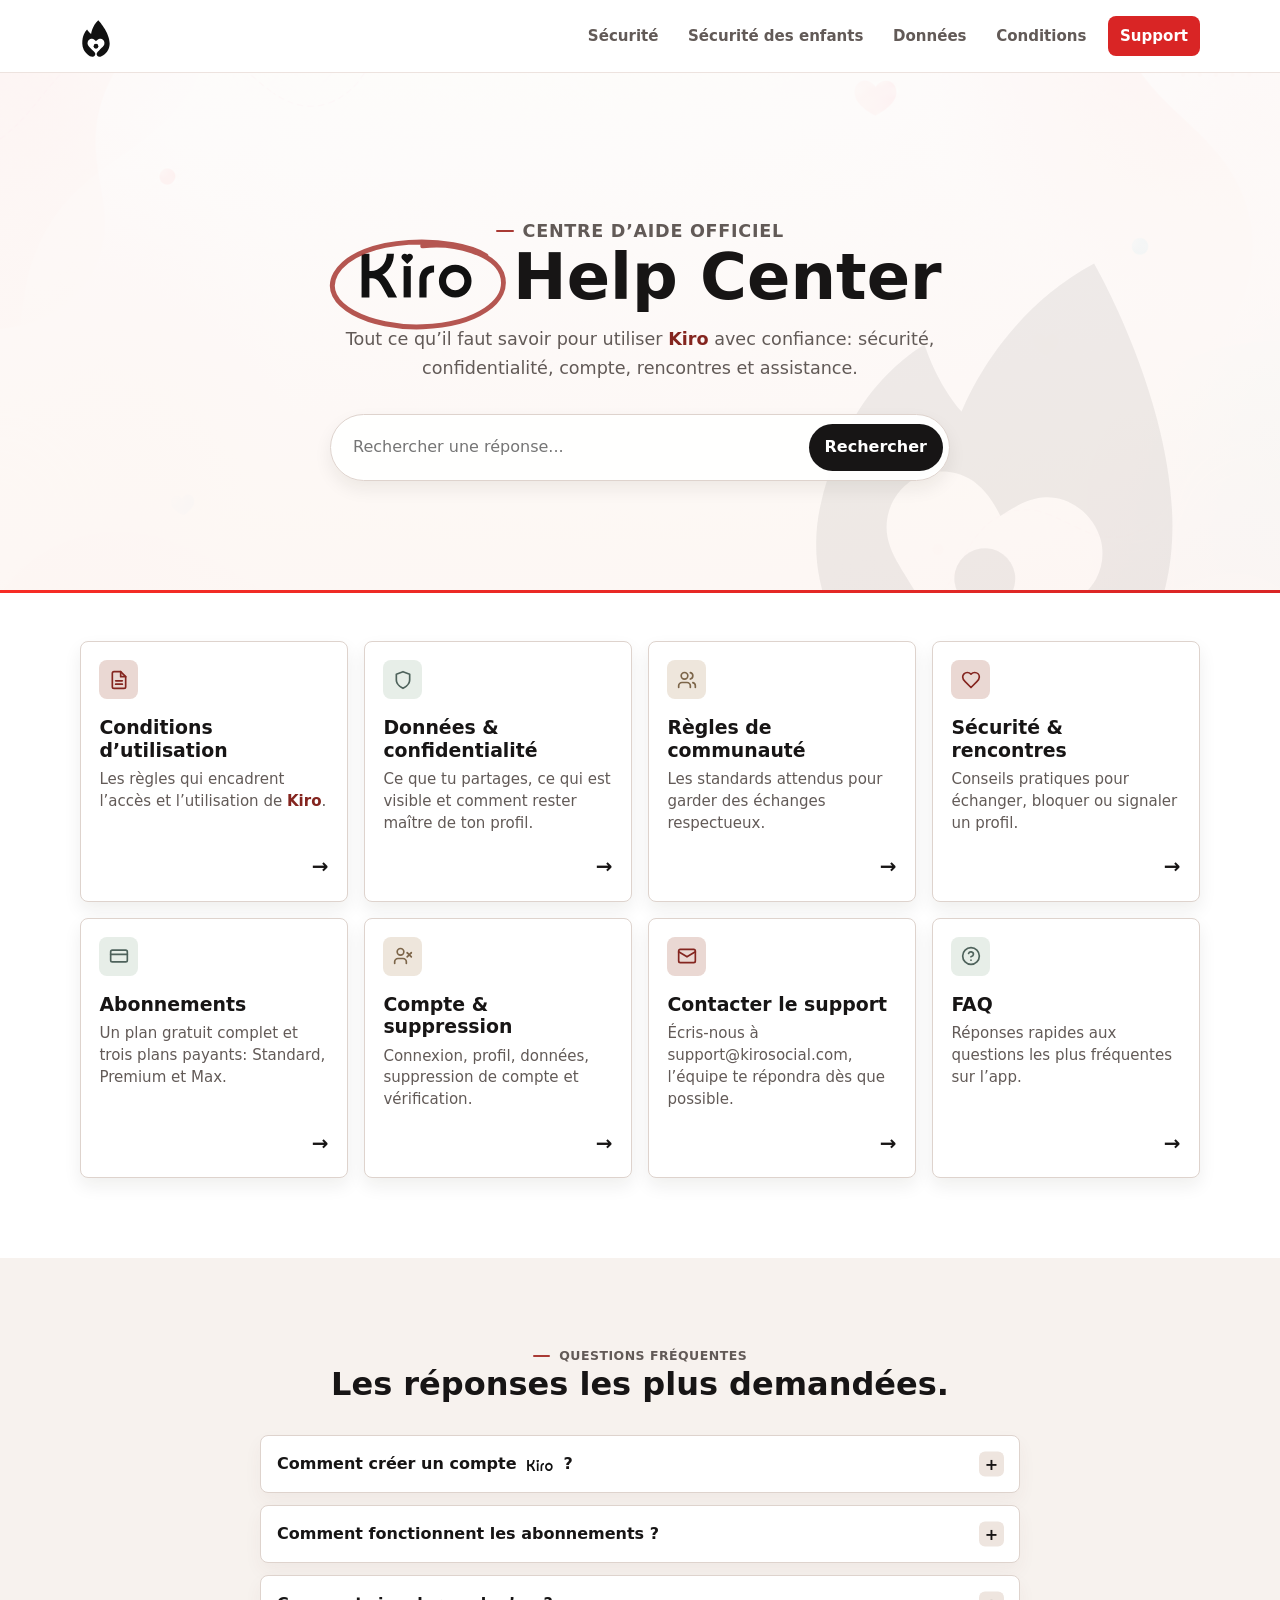
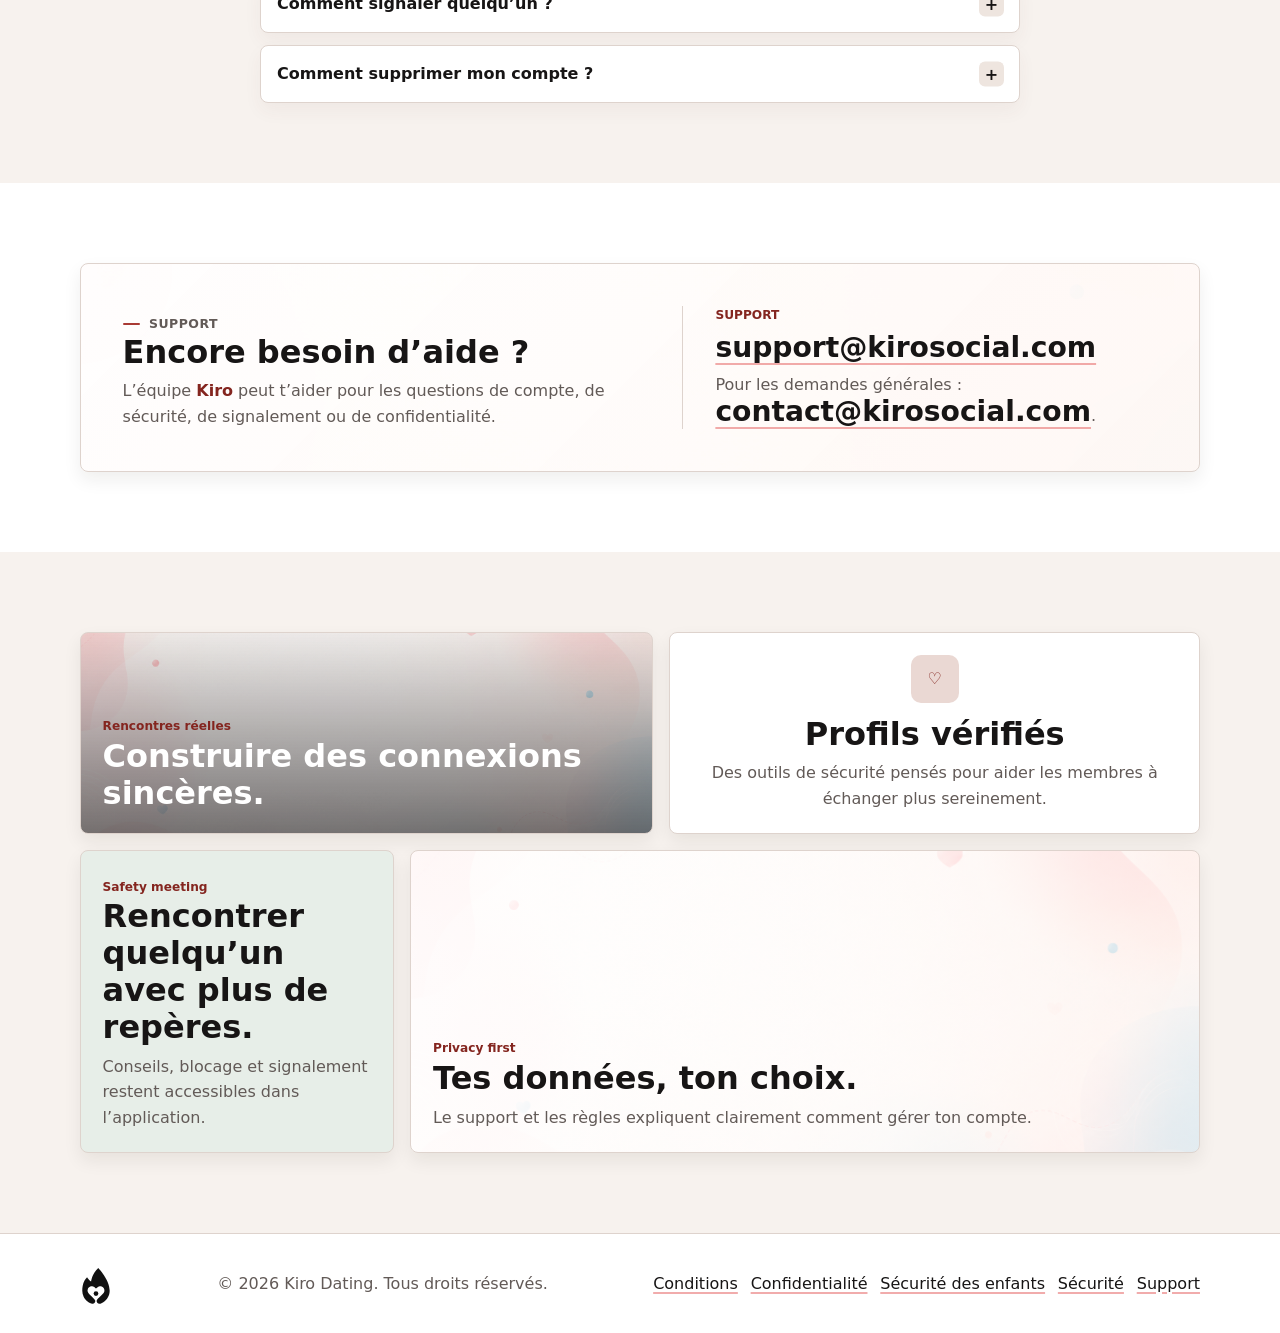
==== index.html @ ac0eb52f "feat(legal): politique AdMob, URL propres et accents Kiro - Politique de confidentialité alignée sur" ====
<!doctype html>
<html lang="fr">
  <head>
    <meta charset="utf-8" />
    <meta name="viewport" content="width=device-width, initial-scale=1" />
    <meta name="theme-color" content="#f7f2ee" />
    <meta
      name="description"
      content="Centre d'aide Kiro: sécurité, conditions d'utilisation, compte, données et support."
    />
    <title>Kiro Help Center</title>
    <link rel="canonical" href="https://aide.kirodating.com/" />
    <link rel="icon" href="/assets/img/kiro-symbol.svg" type="image/svg+xml" />
    <link rel="stylesheet" href="/assets/css/styles.css" />
    <script src="/assets/js/main.js" defer></script>
  </head>
  <body>
    <a class="skip-link" href="#contenu">Aller au contenu</a>

    <header class="site-header">
      <div class="nav-wrap">
        <a class="brand" href="/" aria-label="Accueil Kiro">
          <span class="brand-mark" aria-hidden="true">
            <img src="/assets/img/kiro-symbol.svg" alt="" />
          </span>
        </a>
        <button
          class="menu-button"
          type="button"
          data-menu-button
          aria-expanded="false"
          aria-label="Ouvrir le menu"
        >
          <span></span>
        </button>
        <nav class="nav-links" data-nav-links aria-label="Navigation principale">
          <a href="/support#securite" data-nav-link>Sécurité</a>
          <a href="/securite-enfants" data-nav-link>Sécurité des enfants</a>
          <a href="/politique-confidentialite" data-nav-link>Données</a>
          <a href="/conditions-utilisation" data-nav-link>Conditions</a>
          <a class="nav-cta" href="/support" data-nav-link>Support</a>
        </nav>
      </div>
    </header>

    <main id="contenu">
      <section class="hero help-hero">
        <span class="hero-watermark" aria-hidden="true"></span>
        <div class="hero-content centered">
          <p class="eyebrow">Centre d’aide officiel</p>
          <h1>
            <span class="wordmark-ring">
              <span class="kiro-wordmark kiro-wordmark--hero" role="img" aria-label="Kiro"></span>
              <span class="kiro-hero-text">Kiro</span>
              <svg class="wordmark-ring-svg" viewBox="0 0 200 100" aria-hidden="true" focusable="false">
                <path
                  d="M168 22 C138 2 40 0 16 40 C-2 72 52 96 104 94 C158 92 194 68 184 40 C176 20 138 8 104 12"
                  fill="none"
                />
              </svg>
            </span>
            <span>Help Center</span>
          </h1>
          <p>
            Tout ce qu’il faut savoir pour utiliser <span class="kiro-text">Kiro</span> avec confiance:
            sécurité, confidentialité, compte, rencontres et assistance.
          </p>

          <form class="hero-search" data-help-search-form role="search">
            <label class="sr-only" for="hero-search">Rechercher dans l’aide</label>
            <input
              id="hero-search"
              type="search"
              data-help-search-input
              placeholder="Rechercher une réponse..."
              autocomplete="off"
            />
            <button type="submit">Rechercher</button>
          </form>
        </div>
      </section>

      <section class="band compact">
        <div class="section-inner">
          <div class="resource-grid">
            <a class="resource-card" href="/conditions-utilisation">
              <span class="card-icon" aria-hidden="true"><svg viewBox="0 0 24 24" fill="none" stroke="currentColor" stroke-width="2" stroke-linecap="round" stroke-linejoin="round"><path d="M14 2H6a2 2 0 0 0-2 2v16a2 2 0 0 0 2 2h12a2 2 0 0 0 2-2V8z"/><path d="M14 2v6h6"/><path d="M16 13H8"/><path d="M16 17H8"/></svg></span>
              <h2>Conditions d’utilisation</h2>
              <p>Les règles qui encadrent l’accès et l’utilisation de <span class="kiro-text">Kiro</span>.</p>
              <span class="card-arrow" aria-hidden="true">→</span>
            </a>

            <a class="resource-card" href="/politique-confidentialite">
              <span class="card-icon" aria-hidden="true"><svg viewBox="0 0 24 24" fill="none" stroke="currentColor" stroke-width="2" stroke-linecap="round" stroke-linejoin="round"><path d="M12 22s8-4 8-10V5l-8-3-8 3v7c0 6 8 10 8 10z"/></svg></span>
              <h2>Données &amp; confidentialité</h2>
              <p>Ce que tu partages, ce qui est visible et comment rester maître de ton profil.</p>
              <span class="card-arrow" aria-hidden="true">→</span>
            </a>

            <a class="resource-card" href="/conditions-utilisation#conduite">
              <span class="card-icon" aria-hidden="true"><svg viewBox="0 0 24 24" fill="none" stroke="currentColor" stroke-width="2" stroke-linecap="round" stroke-linejoin="round"><path d="M16 21v-2a4 4 0 0 0-4-4H6a4 4 0 0 0-4 4v2"/><circle cx="9" cy="7" r="4"/><path d="M22 21v-2a4 4 0 0 0-3-3.87"/><path d="M16 3.13a4 4 0 0 1 0 7.75"/></svg></span>
              <h2>Règles de communauté</h2>
              <p>Les standards attendus pour garder des échanges respectueux.</p>
              <span class="card-arrow" aria-hidden="true">→</span>
            </a>

            <a class="resource-card" href="/support#securite">
              <span class="card-icon" aria-hidden="true"><svg viewBox="0 0 24 24" fill="none" stroke="currentColor" stroke-width="2" stroke-linecap="round" stroke-linejoin="round"><path d="M19 14c1.49-1.46 3-3.21 3-5.5A5.5 5.5 0 0 0 16.5 3c-1.76 0-3 .5-4.5 2-1.5-1.5-2.74-2-4.5-2A5.5 5.5 0 0 0 2 8.5c0 2.3 1.5 4.05 3 5.5l7 7Z"/></svg></span>
              <h2>Sécurité &amp; rencontres</h2>
              <p>Conseils pratiques pour échanger, bloquer ou signaler un profil.</p>
              <span class="card-arrow" aria-hidden="true">→</span>
            </a>

            <a class="resource-card" href="/support#abonnements">
              <span class="card-icon" aria-hidden="true"><svg viewBox="0 0 24 24" fill="none" stroke="currentColor" stroke-width="2" stroke-linecap="round" stroke-linejoin="round"><rect x="2" y="5" width="20" height="14" rx="2"/><path d="M2 10h20"/></svg></span>
              <h2>Abonnements</h2>
              <p>Un plan gratuit complet et trois plans payants: Standard, Premium et Max.</p>
              <span class="card-arrow" aria-hidden="true">→</span>
            </a>

            <a class="resource-card" href="/support?q=supprimer#faq">
              <span class="card-icon" aria-hidden="true"><svg viewBox="0 0 24 24" fill="none" stroke="currentColor" stroke-width="2" stroke-linecap="round" stroke-linejoin="round"><path d="M16 21v-2a4 4 0 0 0-4-4H6a4 4 0 0 0-4 4v2"/><circle cx="9" cy="7" r="4"/><path d="m17 8 5 5"/><path d="m22 8-5 5"/></svg></span>
              <h2>Compte &amp; suppression</h2>
              <p>Connexion, profil, données, suppression de compte et vérification.</p>
              <span class="card-arrow" aria-hidden="true">→</span>
            </a>

            <a class="resource-card" href="/support#contact">
              <span class="card-icon" aria-hidden="true"><svg viewBox="0 0 24 24" fill="none" stroke="currentColor" stroke-width="2" stroke-linecap="round" stroke-linejoin="round"><rect x="2" y="4" width="20" height="16" rx="2"/><path d="m22 7-10 6L2 7"/></svg></span>
              <h2>Contacter le support</h2>
              <p>Écris-nous à support@kirosocial.com, l’équipe te répondra dès que possible.</p>
              <span class="card-arrow" aria-hidden="true">→</span>
            </a>

            <a class="resource-card" href="/support#faq">
              <span class="card-icon" aria-hidden="true"><svg viewBox="0 0 24 24" fill="none" stroke="currentColor" stroke-width="2" stroke-linecap="round" stroke-linejoin="round"><circle cx="12" cy="12" r="10"/><path d="M9.1 9a3 3 0 0 1 5.83 1c0 2-3 3-3 3"/><path d="M12 17h.01"/></svg></span>
              <h2>FAQ</h2>
              <p>Réponses rapides aux questions les plus fréquentes sur l’app.</p>
              <span class="card-arrow" aria-hidden="true">→</span>
            </a>
          </div>
        </div>
      </section>

      <section class="band surface">
        <div class="section-inner narrow">
          <div class="section-head centered-head">
            <div>
              <p class="eyebrow">Questions fréquentes</p>
              <h2>Les réponses les plus demandées.</h2>
            </div>
          </div>

          <div class="faq-list preview-faq">
            <details class="faq-item">
              <summary>
                Comment créer un compte
                <span class="kiro-wordmark kiro-wordmark--inline" role="img" aria-label="Kiro"></span> ?
              </summary>
              <p>
                Télécharge l’application, choisis ton mode de connexion, puis
                complète les étapes de vérification et de profil.
              </p>
            </details>
            <details class="faq-item">
              <summary>Comment fonctionnent les abonnements ?</summary>
              <p>
                <span class="kiro-text">Kiro</span> fonctionne en freemium: un
                plan gratuit complet et trois plans payants — Standard, Premium
                et Max. Les prix et offres affichés dans l’application font foi.
              </p>
            </details>
            <details class="faq-item">
              <summary>Comment signaler quelqu’un ?</summary>
              <p>
                Depuis une conversation, utilise l’option de signalement et ajoute
                les détails utiles à l’équipe de modération. Tu peux aussi bloquer
                la personne, ou écrire à
                <a href="mailto:support@kirosocial.com">support@kirosocial.com</a>
                pour un profil hors conversation.
              </p>
            </details>
            <details class="faq-item">
              <summary>Comment supprimer mon compte ?</summary>
              <p>
                Va dans les réglages de l’application, puis dans la section
                compte. Tu peux aussi contacter le support si tu es bloqué.
              </p>
            </details>
          </div>
        </div>
      </section>

      <section class="band">
        <div class="section-inner">
          <div class="help-cta">
            <div>
              <p class="eyebrow">Support</p>
              <h2>Encore besoin d’aide ?</h2>
              <p>
                L’équipe <span class="kiro-text">Kiro</span> peut t’aider pour les questions de compte, de
                sécurité, de signalement ou de confidentialité.
              </p>
            </div>

            <div class="support-email-card">
              <span>Support</span>
              <strong><a href="mailto:support@kirosocial.com">support@kirosocial.com</a></strong>
              <p>
                Pour les demandes générales : <a href="mailto:contact@kirosocial.com">contact@kirosocial.com</a>.
              </p>
            </div>
          </div>
        </div>
      </section>

      <section class="band surface" id="telecharger">
        <div class="section-inner">
          <div class="story-grid">
            <article class="story-card story-image">
              <div>
                <span class="badge">Rencontres réelles</span>
                <h2>Construire des connexions sincères.</h2>
              </div>
            </article>

            <article class="story-card trust-card">
              <span class="trust-icon" aria-hidden="true">♡</span>
              <h2>Profils vérifiés</h2>
              <p>Des outils de sécurité pensés pour aider les membres à échanger plus sereinement.</p>
            </article>

            <article class="story-card soft-card">
              <span class="badge">Safety meeting</span>
              <h2>Rencontrer quelqu’un avec plus de repères.</h2>
              <p>Conseils, blocage et signalement restent accessibles dans l’application.</p>
            </article>

            <article class="story-card story-wide">
              <div>
                <span class="badge">Privacy first</span>
                <h2>Tes données, ton choix.</h2>
                <p>Le support et les règles expliquent clairement comment gérer ton compte.</p>
              </div>
            </article>
          </div>
        </div>
      </section>
    </main>

    <footer class="footer">
      <div class="section-inner">
        <a class="brand" href="/" aria-label="Accueil Kiro">
          <span class="brand-mark" aria-hidden="true">
            <img src="/assets/img/kiro-symbol.svg" alt="" />
          </span>
        </a>
        <span>© 2026 Kiro Dating. Tous droits réservés. <!-- À CONFIRMER (avocat) : mention de copyright définitive avec l’avocat. --></span>
        <div class="footer-links">
          <a href="/conditions-utilisation">Conditions</a>
          <a href="/politique-confidentialite">Confidentialité</a>
          <a href="/securite-enfants">Sécurité des enfants</a>
          <a href="/support#securite">Sécurité</a>
          <a href="/support">Support</a>
        </div>
      </div>
    </footer>
  </body>
</html>
---- assets/css/styles.css ----
:root {
  --ink: #171515;
  --muted: #625a57;
  --paper: #ffffff;
  --soft: #f7f2ee;
  --soft-2: #eee5df;
  --line: #ded3cd;
  --line-strong: #c8bab2;
  --coral: #a93a34;
  --coral-dark: #84251f;
  --rose: #ead8d3;
  --teal: #4e625b;
  --mint: #e7eee8;
  --gold: #7c6549;
  --shadow: 0 16px 38px rgba(29, 22, 20, 0.1);
  --shadow-soft: 0 8px 18px rgba(29, 22, 20, 0.07);

  /* Identité Kiro — valeurs du design system mobile
     (src/design-system/foundations/colors.ts : red.500 / red.600 ;
     gradients.ts : gradient.brand = red.500 → red.600). Ne pas inventer
     d'autres teintes. Le dégradé reste décoratif (filets, accents) : un texte
     blanc posé dessus n'atteindrait pas 4,5:1 côté red.500 (3,9:1). */
  --kiro-red-500: #f72c25;
  --kiro-red-600: #d92525; /* blanc sur red.600 : 4,95:1 (AA) */
  --kiro-gradient: linear-gradient(90deg, var(--kiro-red-500), var(--kiro-red-600));
}

* {
  box-sizing: border-box;
}

html {
  scroll-behavior: smooth;
}

body {
  margin: 0;
  color: var(--ink);
  font-family:
    Inter, ui-sans-serif, system-ui, -apple-system, BlinkMacSystemFont, "Segoe UI",
    sans-serif;
  font-size: 16px;
  line-height: 1.6;
  background: var(--paper);
  letter-spacing: 0;
}

::selection {
  color: var(--ink);
  background: #e6ded8;
}

body.menu-open {
  overflow: hidden;
}

img {
  display: block;
  max-width: 100%;
}

button,
a,
summary,
input {
  -webkit-tap-highlight-color: transparent;
}

a {
  color: inherit;
  text-decoration-color: rgba(217, 37, 37, 0.38);
  text-decoration-thickness: 2px;
  text-underline-offset: 0.2em;
}

a:hover {
  text-decoration-color: var(--coral-dark);
}

.sr-only {
  position: absolute;
  width: 1px;
  height: 1px;
  padding: 0;
  overflow: hidden;
  clip: rect(0, 0, 0, 0);
  white-space: nowrap;
  border: 0;
}

.skip-link {
  position: absolute;
  left: 1rem;
  top: 1rem;
  z-index: 100;
  transform: translateY(-160%);
  padding: 0.7rem 0.9rem;
  color: var(--paper);
  background: var(--ink);
  border-radius: 8px;
}

.skip-link:focus {
  transform: translateY(0);
}

.site-header {
  position: sticky;
  top: 0;
  z-index: 30;
  border-bottom: 1px solid rgba(234, 223, 218, 0.86);
  background: rgba(255, 255, 255, 0.9);
  backdrop-filter: blur(18px);
}

.nav-wrap,
.section-inner,
.hero-content {
  width: min(1120px, calc(100% - 2rem));
  margin: 0 auto;
}

.nav-wrap {
  display: flex;
  min-height: 72px;
  align-items: center;
  justify-content: space-between;
  gap: 1rem;
}

.brand {
  display: inline-flex;
  align-items: center;
  gap: 0;
  color: var(--ink);
  font-weight: 900;
  text-decoration: none;
}

.brand-mark {
  display: inline-grid;
  width: 2rem;
  height: 2.2rem;
  place-items: center;
  background: transparent;
  border-radius: 0;
}

.brand-mark img {
  width: 100%;
  height: 100%;
  object-fit: contain;
}

.menu-button {
  display: none;
  width: 2.5rem;
  height: 2.5rem;
  align-items: center;
  justify-content: center;
  color: var(--ink);
  background: var(--paper);
  border: 1px solid var(--line);
  border-radius: 8px;
  cursor: pointer;
}

.menu-button span,
.menu-button::before,
.menu-button::after {
  content: "";
  display: block;
  width: 1.1rem;
  height: 2px;
  background: currentColor;
  border-radius: 1px;
}

.menu-button {
  flex-direction: column;
  gap: 0.24rem;
}

.nav-links {
  display: flex;
  align-items: center;
  justify-content: flex-end;
  gap: 0.35rem;
}

.nav-links a {
  min-height: 2.5rem;
  display: inline-flex;
  align-items: center;
  padding: 0.48rem 0.75rem;
  color: var(--muted);
  font-size: 0.94rem;
  font-weight: 800;
  text-decoration: none;
  border-radius: 8px;
}

.nav-links a:hover,
.nav-links a[aria-current="page"] {
  color: var(--ink);
  background: var(--soft-2);
}

.nav-links .nav-cta {
  margin-left: 0.25rem;
  color: var(--paper);
  background: var(--kiro-red-600);
}

.nav-links .nav-cta:hover {
  color: var(--paper);
  background: var(--ink);
}

.hero {
  position: relative;
  overflow: hidden;
  color: var(--ink);
  background: var(--soft);
}

.help-hero {
  min-height: 520px;
  display: grid;
  align-items: center;
}

.hero::before {
  position: absolute;
  inset: 0;
  content: "";
  background:
    linear-gradient(180deg, rgba(255, 255, 255, 0.78), rgba(255, 248, 245, 0.92)),
    url("../img/hero-connection.png") center / cover no-repeat;
  opacity: 0.86;
}

.hero::after {
  position: absolute;
  inset: auto 0 0;
  z-index: 1;
  height: 3px;
  content: "";
  background: var(--kiro-gradient);
}

.hero-content {
  position: relative;
  z-index: 1;
  padding: 6rem 0 5rem;
}

.hero-content.centered,
.centered-head {
  text-align: center;
}

.hero-icon {
  display: inline-grid;
  width: 4rem;
  height: 4rem;
  place-items: center;
  margin-bottom: 1.2rem;
  padding: 0.35rem;
  background: rgba(255, 255, 255, 0.88);
  border: 1px solid var(--line);
  border-radius: 14px;
  box-shadow: none;
}

.hero-icon img {
  width: 100%;
  height: 100%;
  object-fit: contain;
}

.eyebrow {
  margin: 0 0 0.85rem;
  color: var(--coral-dark);
  font-size: 0.78rem;
  font-weight: 900;
  letter-spacing: 0.04em;
  text-transform: uppercase;
}

.hero h1,
.page-hero h1 {
  max-width: 820px;
  margin: 0 auto;
  color: var(--ink);
  font-size: 4rem;
  line-height: 1;
}

.hero h1,
.page-hero h1,
.plan-card h3 {
  display: flex;
  flex-wrap: wrap;
  align-items: baseline;
  gap: 0.18em 0.28em;
}

.hero-content.centered h1 {
  justify-content: center;
}

.kiro-wordmark {
  display: inline-block;
  flex: 0 0 auto;
  width: 2.4em;
  height: 0.72em;
  background: url("../img/kiro-wordmark.svg") center / contain no-repeat;
  vertical-align: -0.08em;
}

.kiro-wordmark--hero {
  width: 2.45em;
  height: 0.74em;
}

.kiro-wordmark--heading {
  width: 2.32em;
  height: 0.7em;
}

.kiro-wordmark--inline {
  width: 2.12em;
  height: 0.64em;
  margin-inline: 0.06em;
}

.kiro-wordmark--plan {
  width: 2.18em;
  height: 0.66em;
}

.kiro-wordmark--footer {
  width: 2.05em;
  height: 0.62em;
  vertical-align: -0.12em;
}

.kiro-text {
  color: var(--coral-dark);
  font-weight: 900;
}

.hero p {
  max-width: 650px;
  margin: 1rem auto 0;
  color: var(--muted);
  font-size: 1.1rem;
}

.hero-search {
  width: min(620px, 100%);
  min-height: 3.6rem;
  display: grid;
  grid-template-columns: minmax(0, 1fr) auto;
  align-items: center;
  gap: 0.5rem;
  margin: 2rem auto 0;
  padding: 0.38rem;
  background: rgba(255, 255, 255, 0.94);
  border: 1px solid var(--line);
  border-radius: 999px;
  box-shadow: var(--shadow-soft);
}

.hero-search input {
  width: 100%;
  min-width: 0;
  padding: 0.85rem 1rem;
  color: var(--ink);
  font: inherit;
  background: transparent;
  border: 0;
  outline: 0;
}

.hero-search button {
  min-height: 2.8rem;
  padding: 0.68rem 1rem;
  color: var(--paper);
  font: inherit;
  font-weight: 850;
  background: var(--ink);
  border: 0;
  border-radius: 999px;
  cursor: pointer;
}

.hero-search button:hover {
  background: var(--coral-dark);
}

.hero-actions,
.page-actions,
.contact-actions {
  display: flex;
  flex-wrap: wrap;
  gap: 0.8rem;
  margin-top: 1.7rem;
}

.button {
  min-height: 2.8rem;
  display: inline-flex;
  align-items: center;
  justify-content: center;
  gap: 0.45rem;
  padding: 0.72rem 1rem;
  font-weight: 850;
  line-height: 1.1;
  text-decoration: none;
  border: 1px solid transparent;
  border-radius: 8px;
  cursor: pointer;
}

.button.primary {
  color: var(--paper);
  background: var(--kiro-red-600);
}

.button.primary:hover {
  background: var(--ink);
}

.button.secondary,
.button.light {
  color: var(--ink);
  border-color: var(--line);
  background: var(--paper);
}

.button.secondary:hover,
.button.light:hover {
  border-color: var(--line-strong);
  background: var(--soft);
}

.band {
  padding: 5rem 0;
}

.band.compact {
  padding-top: 3rem;
}

.band.surface {
  background: var(--soft);
}

.section-head {
  display: flex;
  align-items: end;
  justify-content: space-between;
  gap: 2rem;
  margin-bottom: 2rem;
}

.section-head.centered-head {
  display: block;
}

.section-head h2,
.content h2,
.faq-panel h2,
.contact-panel h2,
.help-cta h2,
.story-card h2 {
  margin: 0;
  color: var(--ink);
  font-size: 2rem;
  line-height: 1.15;
}

.section-head p,
.help-cta p,
.story-card p {
  max-width: 620px;
  margin: 0.5rem 0 0;
  color: var(--muted);
}

.section-inner.narrow {
  width: min(760px, calc(100% - 2rem));
}

.resource-grid {
  display: grid;
  grid-template-columns: repeat(4, minmax(0, 1fr));
  gap: 1rem;
}

.resource-card,
.feature-card,
.contact-panel,
.faq-panel,
.legal-note,
.toc,
.callout,
.content,
.help-cta,
.story-card,
.contact-tile {
  border: 1px solid var(--line);
  background: var(--paper);
  border-radius: 8px;
  box-shadow: var(--shadow-soft);
}

.resource-card {
  min-height: 205px;
  position: relative;
  display: flex;
  flex-direction: column;
  padding: 1.15rem;
  text-decoration: none;
  transition:
    background-color 180ms ease,
    border-color 180ms ease,
    box-shadow 180ms ease;
}

.resource-card:hover {
  border-color: var(--line-strong);
  background: #fffdfb;
  box-shadow: var(--shadow-soft);
}

.card-icon,
.feature-card .icon {
  width: 2.4rem;
  height: 2.4rem;
  display: inline-grid;
  place-items: center;
  margin-bottom: 1.1rem;
  color: var(--coral-dark);
  font-weight: 900;
  background: var(--rose);
  border-radius: 8px;
}

.resource-card:nth-child(3n + 2) .card-icon {
  color: var(--teal);
  background: var(--mint);
}

.resource-card:nth-child(3n) .card-icon {
  color: var(--gold);
  background: #eee6dc;
}

.resource-card h2,
.feature-card h3 {
  margin: 0 0 0.5rem;
  font-size: 1.18rem;
  line-height: 1.18;
}

.resource-card p,
.feature-card p {
  margin: 0;
  color: var(--muted);
  font-size: 0.94rem;
  line-height: 1.45;
}

.card-arrow {
  margin-top: auto;
  padding-top: 1rem;
  color: var(--ink);
  font-size: 1.25rem;
  font-weight: 900;
  align-self: end;
}

.feature-grid {
  display: grid;
  grid-template-columns: repeat(3, minmax(0, 1fr));
  gap: 1rem;
}

.feature-card {
  min-height: 220px;
  display: flex;
  flex-direction: column;
  padding: 1.35rem;
}

.feature-card a {
  margin-top: auto;
  padding-top: 1.2rem;
  font-weight: 850;
}

.plan-grid {
  display: grid;
  grid-template-columns: repeat(4, minmax(0, 1fr));
  gap: 1rem;
}

.plan-card {
  min-height: 170px;
  padding: 1.25rem;
  border: 1px solid var(--line);
  background: var(--paper);
  border-radius: 8px;
  box-shadow: var(--shadow-soft);
}

.plan-card.is-featured {
  border-color: var(--ink);
}

.plan-carousel {
  position: relative;
}

/* Flèches du carrousel : visibles seulement sur mobile */
.plan-nav {
  display: none;
}

.plan-card span,
.support-email-card span {
  color: var(--coral-dark);
  font-size: 0.76rem;
  font-weight: 900;
  text-transform: uppercase;
}

.plan-card h3 {
  margin: 0.6rem 0 0.45rem;
  color: var(--ink);
  font-size: 1.3rem;
  line-height: 1.15;
}

.plan-card p,
.support-email-card p {
  margin: 0;
  color: var(--muted);
}

.support-email-card {
  display: grid;
  gap: 0.45rem;
}

.help-cta .support-email-card {
  padding-left: 2rem;
  border-left: 1px solid var(--line);
}

.support-email-card a {
  color: var(--ink);
  font-size: clamp(1.25rem, 2.2vw, 1.8rem);
  font-weight: 900;
  line-height: 1.1;
  overflow-wrap: anywhere;
}

.form-note {
  margin: 1rem 0 0;
  color: var(--muted);
  font-size: 0.92rem;
}

.page-hero {
  position: relative;
  overflow: hidden;
  padding: 5.2rem 0 4.2rem;
  color: var(--ink);
  background:
    linear-gradient(180deg, rgba(255, 255, 255, 0.80), rgba(255, 248, 245, 0.95)),
    url("../img/hero-connection.png") center / cover no-repeat;
}

.page-hero::after {
  position: absolute;
  inset: auto 0 0;
  height: 3px;
  content: "";
  background: var(--kiro-gradient);
}

.page-hero p {
  max-width: 720px;
  margin: 1rem 0 0;
  color: var(--muted);
  font-size: 1.1rem;
}

.page-hero h1 {
  margin: 0;
}

.layout {
  display: grid;
  grid-template-columns: 280px minmax(0, 1fr);
  align-items: start;
  gap: 1.25rem;
}

.toc {
  position: sticky;
  top: 96px;
  padding: 1rem;
}

.toc strong {
  display: block;
  margin-bottom: 0.75rem;
}

.toc strong::after {
  display: block;
  width: 2.25rem;
  height: 3px;
  margin-top: 0.45rem;
  content: "";
  border-radius: 999px;
  background: var(--kiro-gradient);
}

.toc a {
  display: block;
  padding: 0.48rem 0;
  color: var(--muted);
  font-weight: 800;
  text-decoration: none;
  border-top: 1px solid var(--line);
}

.toc a:first-of-type {
  border-top: 0;
}

.toc a:hover {
  color: var(--ink);
}

.content {
  padding: 2rem;
}

.content section + section {
  margin-top: 2.4rem;
  padding-top: 2.4rem;
  border-top: 1px solid var(--line);
}

.content h2 {
  margin-bottom: 0.75rem;
}

.content h3 {
  margin: 1.2rem 0 0.45rem;
  font-size: 1.1rem;
}

.content p,
.content li {
  color: var(--muted);
}

.content ul {
  padding-left: 1.2rem;
}

.legal-note,
.callout {
  padding: 1rem;
}

.legal-note {
  margin-bottom: 1rem;
  color: var(--muted);
  background: var(--soft);
}

.key-points {
  display: grid;
  grid-template-columns: repeat(3, minmax(0, 1fr));
  gap: 0.75rem;
  margin-bottom: 2rem;
}

.key-point {
  padding: 1rem;
  border: 1px solid var(--line);
  border-radius: 8px;
  background: #fffdfb;
}

.key-point strong {
  display: block;
  color: var(--ink);
  line-height: 1.18;
}

.key-point p {
  margin: 0.45rem 0 0;
  color: var(--muted);
  font-size: 0.92rem;
  line-height: 1.4;
}

.callout {
  margin-top: 1.5rem;
  border-left: 5px solid var(--kiro-red-600);
  border-image: var(--kiro-gradient) 1;
  background: var(--soft);
}

.support-grid {
  display: grid;
  grid-template-columns: minmax(0, 1fr) 340px;
  gap: 1.25rem;
  align-items: start;
}

.faq-panel,
.contact-panel {
  padding: 1.2rem;
}

.support-tools {
  display: grid;
  grid-template-columns: minmax(0, 1fr);
  gap: 1rem;
  margin: 1.2rem 0;
}

.search-field label {
  display: block;
  margin-bottom: 0.45rem;
  color: var(--ink);
  font-weight: 850;
}

.search-field input {
  width: 100%;
  min-height: 2.9rem;
  padding: 0.75rem 0.85rem;
  color: var(--ink);
  font: inherit;
  background: #fffdfb;
  border: 1px solid var(--line);
  border-radius: 8px;
}

:where(a, button, input, summary):focus {
  outline: none;
}

:where(a, button, input, summary):focus-visible {
  outline: 2px solid var(--ink);
  outline-offset: 3px;
}

.hero-search input:focus {
  outline: none;
}

.hero-search input:focus-visible {
  outline-offset: -5px;
}

.faq-item summary:focus-visible {
  outline: none;
  box-shadow: inset 0 0 0 2px var(--ink);
}

.filter-list {
  display: flex;
  flex-wrap: wrap;
  gap: 0.5rem;
}

.filter-button {
  min-height: 2.4rem;
  padding: 0.5rem 0.7rem;
  color: var(--muted);
  font-weight: 850;
  background: var(--soft);
  border: 1px solid var(--line);
  border-radius: 8px;
  cursor: pointer;
}

.filter-button:hover {
  color: var(--ink);
  border-color: var(--line-strong);
  background: var(--soft-2);
}

.filter-button.is-active {
  color: var(--paper);
  border-color: var(--ink);
  background: var(--ink);
}

.result-count {
  margin: 0 0 0.8rem;
  color: var(--muted);
  font-size: 0.94rem;
}

.faq-list {
  display: grid;
  gap: 0.75rem;
}

.faq-item {
  border: 1px solid var(--line);
  background: var(--paper);
  border-radius: 8px;
  box-shadow: 0 8px 18px rgba(102, 65, 56, 0.05);
}

.faq-item[hidden] {
  display: none;
}

/* Ancre invisible pour liens directs (#delete-account…) : point de defilement
   place juste au-dessus de la question, sous l'en-tete collant. */
.faq-anchor {
  display: block;
  height: 0;
  scroll-margin-top: 96px;
}

/* La question ciblee par une ancre atterrit sous l'en-tete collant. */
.faq-item {
  scroll-margin-top: 96px;
}

/* Mise en evidence temporaire (~2,5 s) de la section ouverte via une ancre. */
.faq-item.faq-highlight {
  animation: faq-highlight 2.6s ease-out 1;
}

@keyframes faq-highlight {
  0% {
    background: color-mix(in srgb, var(--coral) 16%, var(--paper));
    box-shadow: 0 0 0 3px color-mix(in srgb, var(--coral) 40%, transparent);
  }
  70% {
    background: color-mix(in srgb, var(--coral) 8%, var(--paper));
    box-shadow: 0 0 0 3px color-mix(in srgb, var(--coral) 18%, transparent);
  }
  100% {
    background: var(--paper);
    box-shadow: 0 8px 18px rgba(102, 65, 56, 0.05);
  }
}

@media (prefers-reduced-motion: reduce) {
  .faq-item.faq-highlight {
    animation: none;
    box-shadow: 0 0 0 3px color-mix(in srgb, var(--coral) 35%, transparent);
  }
}

.faq-item summary {
  min-height: 3.4rem;
  display: flex;
  align-items: center;
  justify-content: flex-start;
  gap: 1rem;
  padding: 0.95rem 1rem;
  color: var(--ink);
  font-weight: 850;
  cursor: pointer;
}

.faq-item summary::after {
  content: "+";
  width: 1.55rem;
  height: 1.55rem;
  flex: 0 0 auto;
  margin-left: auto;
  display: grid;
  place-items: center;
  color: var(--ink);
  background: var(--soft-2);
  border-radius: 6px;
}

.faq-item[open] summary::after {
  content: "-";
}

.faq-item p {
  margin: 0;
  padding: 0 1rem 1rem;
  color: var(--muted);
}

.preview-faq {
  margin-top: 1.2rem;
}

.contact-panel {
  position: sticky;
  top: 96px;
}

.contact-panel p {
  color: var(--muted);
}

.contact-meta {
  display: grid;
  gap: 0.85rem;
  margin: 1.2rem 0;
}

.meta-row {
  display: grid;
  gap: 0.1rem;
  padding-bottom: 0.85rem;
  border-bottom: 1px solid var(--line);
}

.meta-row span {
  color: var(--muted);
  font-size: 0.9rem;
  font-weight: 850;
}

.meta-row strong {
  overflow-wrap: anywhere;
}

.wide-button {
  width: 100%;
}

.help-cta {
  display: grid;
  grid-template-columns: minmax(0, 1fr) minmax(360px, 0.9fr);
  gap: 2rem;
  align-items: center;
  padding: 2.6rem;
  background:
    linear-gradient(135deg, rgba(255, 255, 255, 0.92), rgba(255, 248, 245, 0.94)),
    url("../img/hero-connection.png") center / cover no-repeat;
}

.contact-tile-grid {
  display: grid;
  grid-template-columns: repeat(2, minmax(0, 1fr));
  gap: 0.8rem;
}

.contact-tile {
  display: grid;
  gap: 0.18rem;
  min-height: 118px;
  padding: 1rem;
  text-decoration: none;
}

.contact-tile:hover {
  border-color: var(--line-strong);
}

.contact-tile span,
.badge {
  color: var(--coral-dark);
  font-size: 0.76rem;
  font-weight: 900;
}

.contact-tile strong {
  line-height: 1.16;
}

.contact-tile small {
  color: var(--muted);
  overflow-wrap: anywhere;
}

.story-grid {
  display: grid;
  grid-template-columns: 1.1fr 0.85fr 0.8fr 1fr;
  grid-template-areas:
    "image image trust trust"
    "soft wide wide wide";
  gap: 1rem;
}

.story-card {
  min-height: 180px;
  display: flex;
  align-items: end;
  padding: 1.35rem;
  overflow: hidden;
}

.story-image {
  grid-area: image;
  color: var(--paper);
  background:
    linear-gradient(180deg, rgba(33, 31, 32, 0.08), rgba(33, 31, 32, 0.62)),
    url("../img/hero-connection.png") center / cover no-repeat;
}

.story-image h2 {
  color: var(--paper);
}

.trust-card {
  grid-area: trust;
  display: grid;
  align-content: center;
  justify-items: center;
  text-align: center;
  background: var(--paper);
}

.trust-icon {
  display: inline-grid;
  width: 3rem;
  height: 3rem;
  place-items: center;
  margin-bottom: 0.8rem;
  color: var(--coral-dark);
  background: var(--rose);
  border-radius: 10px;
}

.soft-card {
  grid-area: soft;
  display: block;
  background: var(--mint);
}

.story-wide {
  grid-area: wide;
  color: var(--ink);
  background:
    linear-gradient(90deg, rgba(255, 255, 255, 0.82), rgba(255, 248, 245, 0.40)),
    url("../img/hero-connection.png") center / cover no-repeat;
}

.footer {
  padding: 2rem 0;
  color: var(--muted);
  background: var(--paper);
  border-top: 1px solid var(--line);
}

.footer .section-inner {
  display: flex;
  flex-wrap: wrap;
  align-items: center;
  justify-content: space-between;
  gap: 1rem;
}

.footer a {
  color: var(--ink);
}

.footer-links {
  display: flex;
  flex-wrap: wrap;
  gap: 0.8rem;
}

@media (max-width: 960px) {
  .resource-grid,
  .plan-grid {
    grid-template-columns: repeat(2, minmax(0, 1fr));
  }

  .help-cta,
  .support-grid,
  .layout {
    grid-template-columns: 1fr;
  }

  .story-grid {
    grid-template-columns: 1fr 1fr;
    grid-template-areas:
      "image image"
      "trust soft"
      "wide wide";
  }

  .toc,
  .contact-panel {
    position: static;
  }
}

@media (max-width: 860px) {
  .site-header {
    backdrop-filter: blur(12px);
  }

  .menu-button {
    display: inline-flex;
  }

  .nav-links {
    position: fixed;
    inset: 72px 0 auto;
    display: none;
    flex-direction: column;
    align-items: stretch;
    padding: 1rem;
    background: var(--paper);
    border-bottom: 1px solid var(--line);
    box-shadow: var(--shadow);
  }

  body.menu-open .nav-links {
    display: flex;
  }

  .nav-links a {
    justify-content: center;
  }

  .nav-links .nav-cta {
    margin-left: 0;
  }

  .hero h1,
  .page-hero h1 {
    font-size: 3rem;
  }

  .hero p,
  .page-hero p {
    font-size: 1rem;
  }

  .section-head,
  .help-cta {
    display: block;
  }

  .help-cta .support-email-card {
    margin-top: 1.5rem;
    padding-top: 1.2rem;
    padding-left: 0;
    border-top: 1px solid var(--line);
    border-left: 0;
  }

  .contact-tile-grid {
    margin-top: 1.5rem;
  }

  .feature-grid {
    grid-template-columns: 1fr;
  }
}

@media (max-width: 620px) {
  body {
    font-size: 15.5px;
    line-height: 1.58;
  }

  .nav-wrap,
  .section-inner,
  .hero-content,
  .section-inner.narrow {
    width: min(100% - 1.35rem, 1120px);
  }

  .nav-wrap {
    min-height: 58px;
  }

  .brand-mark {
    width: 1.55rem;
    height: 1.8rem;
  }

  .menu-button {
    width: 2.35rem;
    height: 2.35rem;
  }

  .nav-links {
    inset: 58px 0 auto;
    padding: 0.8rem;
  }

  .help-hero {
    min-height: 430px;
  }

  .hero-content {
    padding: 3.4rem 0 3rem;
  }

  .hero-icon {
    width: 3.25rem;
    height: 3.25rem;
    margin-bottom: 0.9rem;
  }

  .page-hero {
    padding: 2.5rem 0 2.2rem;
    background:
      linear-gradient(180deg, rgba(255, 255, 255, 0.92), rgba(247, 242, 238, 0.98)),
      url("../img/hero-connection.png") center / cover no-repeat;
  }

  .hero h1,
  .page-hero h1 {
    font-size: 2.05rem;
    line-height: 1.08;
    gap: 0.12em 0.22em;
  }

  .hero p,
  .page-hero p {
    margin-top: 0.8rem;
    line-height: 1.55;
  }

  .page-actions {
    display: grid;
    grid-template-columns: 1fr 1fr;
    gap: 0.6rem;
    margin-top: 1.25rem;
  }

  .button {
    min-height: 2.75rem;
    padding: 0.7rem 0.7rem;
    font-size: 0.94rem;
  }

  .hero-search {
    grid-template-columns: 1fr;
    border-radius: 14px;
  }

  .hero-search button {
    width: 100%;
    border-radius: 10px;
  }

  .band {
    padding: 2.25rem 0;
  }

  .band.compact {
    padding-top: 2rem;
  }

  .section-head {
    margin-bottom: 1.15rem;
  }

  .section-head h2,
  .content h2,
  .faq-panel h2,
  .contact-panel h2,
  .help-cta h2,
  .story-card h2 {
    font-size: 1.55rem;
    line-height: 1.18;
  }

  .resource-grid,
  .plan-grid,
  .contact-tile-grid,
  .story-grid {
    grid-template-columns: 1fr;
  }

  .story-grid {
    grid-template-areas:
      "image"
      "trust"
      "soft"
      "wide";
  }

  .help-cta,
  .faq-panel,
  .contact-panel {
    padding: 1rem;
  }

  .content {
    padding: 1rem;
  }

  .content section + section {
    margin-top: 1.45rem;
    padding-top: 1.45rem;
  }

  .content h2 {
    font-size: 1.28rem;
  }

  .content h3 {
    font-size: 1rem;
  }

  .content ul {
    padding-left: 1rem;
  }

  .legal-note,
  .callout {
    padding: 0.85rem;
  }

  .key-points {
    grid-template-columns: 1fr;
    gap: 0.6rem;
    margin-bottom: 1.4rem;
  }

  .key-point {
    padding: 0.85rem;
  }

  .toc {
    position: sticky;
    top: 58px;
    z-index: 20;
    display: flex;
    gap: 0.45rem;
    align-items: center;
    overflow-x: auto;
    margin: -0.25rem -0.675rem 0;
    padding: 0.65rem 0.675rem;
    background: rgba(255, 255, 255, 0.96);
    border-right: 0;
    border-left: 0;
    border-radius: 0;
    box-shadow: none;
    scrollbar-width: none;
  }

  .toc::-webkit-scrollbar {
    display: none;
  }

  .toc strong {
    flex: 0 0 auto;
    margin: 0 0.2rem 0 0;
    color: var(--muted);
    font-size: 0.76rem;
    text-transform: uppercase;
  }

  .toc a,
  .toc a:first-of-type {
    flex: 0 0 auto;
    padding: 0.45rem 0.64rem;
    color: var(--ink);
    font-size: 0.84rem;
    border: 1px solid var(--line);
    border-radius: 999px;
    background: var(--paper);
  }

  .support-grid {
    gap: 1rem;
  }

  .support-tools {
    gap: 0.8rem;
    margin: 1rem 0;
  }

  .filter-list {
    flex-wrap: nowrap;
    overflow-x: auto;
    margin-inline: -0.2rem;
    padding: 0 0.2rem 0.2rem;
    scrollbar-width: none;
  }

  .filter-list::-webkit-scrollbar {
    display: none;
  }

  .filter-button {
    flex: 0 0 auto;
  }

  .faq-list {
    gap: 0.6rem;
  }

  .faq-item {
    box-shadow: none;
  }

  .faq-item summary {
    min-height: 3.2rem;
    gap: 0.55rem;
    padding: 0.86rem 0.88rem;
    font-size: 0.96rem;
    line-height: 1.25;
  }

  .faq-item summary::after {
    width: 1.65rem;
    height: 1.65rem;
  }

  .faq-item p {
    padding: 0 0.88rem 0.95rem;
  }

  .plan-card {
    min-height: auto;
    padding: 1rem;
    box-shadow: none;
  }

  .plan-card h3 {
    font-size: 1.18rem;
  }

  .resource-card {
    min-height: 170px;
    box-shadow: none;
  }

  .footer .section-inner {
    display: grid;
  }
}

@media (max-width: 380px) {
  .page-actions {
    grid-template-columns: 1fr;
  }

  .hero h1,
  .page-hero h1 {
    font-size: 1.92rem;
  }
}


/* ============================================================
   Héros : cercle animé autour du wordmark + filigrane Kiro
   ============================================================ */

/* Trait dessiné à la main autour de « Kiro » */
.wordmark-ring {
  position: relative;
  display: inline-flex;
  align-items: baseline;
}

.wordmark-ring-svg {
  position: absolute;
  inset: -38% -14% -34% -12%;
  width: auto;
  height: auto;
  overflow: visible;
  pointer-events: none;
  /* Visible uniquement en grand écran : masqué sur tablette, iPad, téléphone et pliables */
  display: none;
}

@media (min-width: 1200px) {
  .wordmark-ring-svg {
    display: block;
  }
}

.wordmark-ring-svg path {
  stroke: var(--coral);
  stroke-width: 5;
  stroke-linecap: round;
  stroke-linejoin: round;
  opacity: 0.85;
  stroke-dasharray: 560;
  stroke-dashoffset: 560;
  animation: ring-draw 1.1s cubic-bezier(0.5, 0, 0.2, 1) 0.55s forwards;
}

@keyframes ring-draw {
  to {
    stroke-dashoffset: 0;
  }
}

@media (prefers-reduced-motion: reduce) {
  .wordmark-ring-svg path {
    animation: none;
    stroke-dashoffset: 0;
  }
}

/* Filigrane : symbole Kiro tourné, très léger, coupé par le bord du héros */
.hero-watermark {
  position: absolute;
  bottom: -150px;
  right: 36px;
  z-index: 0;
  width: 470px;
  height: 520px;
  background: url("../img/kiro-symbol.svg") center / contain no-repeat;
  opacity: 0.06;
  transform: rotate(14deg);
  pointer-events: none;
}

@media (max-width: 860px) {
  .hero-watermark {
    bottom: -52px;
    right: 26px;
    width: 250px;
    height: 280px;
    opacity: 0.05;
  }
}

@media (max-width: 620px) {
  .hero-watermark {
    bottom: -40px;
    right: 14px;
    width: 185px;
    height: 210px;
  }

  .wordmark-ring-svg path {
    stroke-width: 6;
  }
}

/* Sur téléphone, « Kiro » reprend la même police que « Help Center » */
.kiro-hero-text {
  display: none;
}

@media (max-width: 620px) {
  .hero h1 .kiro-wordmark--hero {
    display: none;
  }

  .kiro-hero-text {
    display: inline;
    padding-inline: 0.06em;
  }

}


/* Icônes SVG des cartes ressources */
.card-icon svg {
  width: 20px;
  height: 20px;
}

/* ============================================================
   Raffinements — mobile-first & micro-interactions
   (restauré — thème clair conservé, base inchangée)
   ============================================================ */

html {
  -webkit-text-size-adjust: 100%;
  text-size-adjust: 100%;
}

:root {
  color-scheme: light;
}

body {
  padding-left: env(safe-area-inset-left);
  padding-right: env(safe-area-inset-right);
}

.site-header {
  -webkit-backdrop-filter: blur(18px);
}

main [id] {
  scroll-margin-top: 92px;
}

.hero-search input,
.search-field input {
  font-size: max(1rem, 16px);
}

.button,
.filter-button,
.hero-search button,
.nav-links a,
.toc a,
.contact-tile,
.plan-card,
.faq-item,
.faq-item summary::after {
  transition:
    background-color 170ms ease,
    border-color 170ms ease,
    color 170ms ease,
    box-shadow 200ms ease,
    transform 200ms cubic-bezier(0.2, 0.8, 0.3, 1);
}

.button:active,
.filter-button:active,
.hero-search button:active,
.back-to-top:active {
  transform: scale(0.96);
}

@media (hover: hover) {
  .resource-card:hover {
    transform: translateY(-3px);
    box-shadow: var(--shadow);
  }

  .plan-card:hover {
    border-color: var(--line-strong);
    box-shadow: var(--shadow);
  }

  .contact-tile:hover {
    transform: translateY(-2px);
    box-shadow: var(--shadow);
  }
}

@media (hover: none) {
  .resource-card:active,
  .contact-tile:active,
  .faq-item summary:active {
    background: var(--soft);
  }
}

.eyebrow {
  display: inline-flex;
  align-items: center;
  gap: 0.55rem;
}

.eyebrow::before {
  content: "";
  width: 1.1rem;
  height: 2px;
  flex: 0 0 auto;
  border-radius: 2px;
  background: var(--coral);
}

.plan-card {
  position: relative;
  overflow: hidden;
}

.plan-card.is-featured::before {
  content: "";
  position: absolute;
  inset: 0 0 auto;
  height: 3px;
  background: linear-gradient(90deg, var(--coral), var(--coral-dark));
}

.faq-item[open] {
  border-color: var(--line-strong);
}

.faq-item[open] summary::after {
  content: "+";
  color: var(--coral-dark);
  background: var(--rose);
  transform: rotate(45deg);
}

@supports (interpolate-size: allow-keywords) {
  :root {
    interpolate-size: allow-keywords;
  }

  .faq-item::details-content {
    opacity: 0;
    block-size: 0;
    overflow-y: clip;
    transition:
      content-visibility 240ms allow-discrete,
      opacity 240ms ease,
      block-size 240ms ease;
  }

  .faq-item[open]::details-content {
    opacity: 1;
    block-size: auto;
  }
}

.back-to-top {
  position: fixed;
  right: calc(1rem + env(safe-area-inset-right));
  bottom: calc(1.1rem + env(safe-area-inset-bottom));
  z-index: 40;
  width: 3rem;
  height: 3rem;
  display: grid;
  place-items: center;
  color: var(--paper);
  font-size: 1.15rem;
  font-weight: 900;
  background: var(--ink);
  border: 0;
  border-radius: 999px;
  box-shadow: var(--shadow);
  cursor: pointer;
  opacity: 0;
  visibility: hidden;
  transform: translateY(10px);
  transition:
    opacity 200ms ease,
    visibility 200ms,
    transform 220ms cubic-bezier(0.2, 0.8, 0.3, 1),
    background-color 170ms ease;
}

.back-to-top.is-visible {
  opacity: 1;
  visibility: visible;
  transform: none;
}

.back-to-top:hover {
  background: var(--coral-dark);
}

@media (max-width: 860px) {
  .site-header {
    background: rgba(255, 255, 255, 0.96);
  }

  body.menu-open::before {
    content: "";
    position: fixed;
    inset: 0;
    z-index: 25;
    background: rgba(23, 21, 21, 0.34);
    -webkit-backdrop-filter: blur(2px);
    backdrop-filter: blur(2px);
  }

  .nav-links {
    border-radius: 0 0 16px 16px;
  }

  body.menu-open .nav-links {
    animation: nav-drop 220ms cubic-bezier(0.2, 0.8, 0.3, 1);
  }

  .nav-links a {
    min-height: 3.1rem;
    font-size: 1.02rem;
    border-radius: 10px;
  }
}

@keyframes nav-drop {
  from {
    opacity: 0;
    transform: translateY(-10px);
  }
}

/* Questions FAQ : texte fluide, indicateur positionné à droite */
.faq-item summary {
  display: block;
  position: relative;
  padding-right: 3.2rem;
}

.faq-item summary::after {
  position: absolute;
  top: 50%;
  right: 0.95rem;
  margin-left: 0;
  transform: translateY(-50%);
}

.faq-item[open] summary::after {
  transform: translateY(-50%) rotate(45deg);
}

/* ============================================================
   Mobile ≤ 620px : rendu « application »
   ============================================================ */
@media (max-width: 620px) {
  main [id] {
    scroll-margin-top: 122px;
  }

  .button {
    min-height: 3.15rem;
    padding: 0.8rem 1rem;
    font-size: 1rem;
    border-radius: 12px;
  }

  .hero-search {
    padding: 0.45rem;
    border-radius: 18px;
  }

  .hero-search input {
    min-height: 2.9rem;
    padding: 0.8rem 0.95rem;
  }

  .hero-search button {
    min-height: 3.05rem;
    font-size: 1rem;
    border-radius: 12px;
  }

  .help-hero {
    min-height: 0;
  }

  .hero-content {
    padding: 2.7rem 0 2.5rem;
  }

  .resource-grid {
    gap: 0.65rem;
  }

  .resource-card {
    display: grid;
    grid-template-columns: auto minmax(0, 1fr) auto;
    grid-template-areas:
      "icon title arrow"
      "icon desc arrow";
    align-items: center;
    column-gap: 0.9rem;
    row-gap: 0.2rem;
    min-height: 0;
    padding: 0.95rem 1rem;
  }

  .resource-card .card-icon {
    grid-area: icon;
    width: 2.8rem;
    height: 2.8rem;
    margin-bottom: 0;
    font-size: 1.1rem;
    border-radius: 12px;
  }

  .resource-card h2 {
    grid-area: title;
    margin: 0;
    font-size: 1.02rem;
    line-height: 1.22;
  }

  .resource-card p {
    grid-area: desc;
    font-size: 0.86rem;
    line-height: 1.4;
  }

  .resource-card .card-arrow {
    grid-area: arrow;
    align-self: center;
    margin: 0;
    padding: 0;
    color: var(--muted);
  }

  .plan-grid {
    display: flex;
    gap: 0.7rem;
    margin-inline: -0.675rem;
    padding: 0.2rem 0.675rem 0.55rem;
    overflow-x: auto;
    scroll-snap-type: x mandatory;
    -webkit-overflow-scrolling: touch;
    scrollbar-width: none;
  }

  .plan-grid::-webkit-scrollbar {
    display: none;
  }

  .plan-card {
    flex: 0 0 min(78vw, 300px);
    min-height: 0;
    scroll-snap-align: center;
    box-shadow: var(--shadow-soft);
  }

  .plan-nav {
    position: absolute;
    top: 50%;
    z-index: 2;
    display: grid;
    place-items: center;
    width: 2.5rem;
    height: 2.5rem;
    margin-top: -1.25rem;
    padding: 0;
    border: 1px solid var(--line);
    border-radius: 999px;
    background: var(--paper);
    color: var(--ink);
    font-size: 1.5rem;
    line-height: 1;
    cursor: pointer;
    box-shadow: var(--shadow-soft);
  }

  .plan-nav.prev {
    left: -0.45rem;
  }

  .plan-nav.next {
    right: -0.45rem;
  }

  .plan-nav:disabled {
    opacity: 0.3;
    cursor: default;
  }

  .faq-item summary {
    min-height: 3.5rem;
    padding: 0.95rem 1rem;
    font-size: 1rem;
  }

  .faq-item summary::after {
    width: 1.8rem;
    height: 1.8rem;
    border-radius: 8px;
  }

  .faq-item p {
    padding: 0 1rem 1rem;
  }

  .support-email-card a {
    font-size: 1.3rem;
  }

  .story-card {
    min-height: 150px;
    padding: 1.15rem;
  }

  .footer {
    padding: 1.8rem 0 calc(1.8rem + env(safe-area-inset-bottom));
  }

  .footer .section-inner {
    justify-items: center;
    text-align: center;
    gap: 0.9rem;
  }

  .footer-links {
    justify-content: center;
    gap: 0.5rem;
  }

  .footer-links a {
    padding: 0.5rem 0.8rem;
    font-size: 0.9rem;
    font-weight: 800;
    text-decoration: none;
    border: 1px solid var(--line);
    border-radius: 999px;
  }

  .footer-links a:active {
    background: var(--soft);
  }
}

@media (prefers-reduced-motion: reduce) {
  html {
    scroll-behavior: auto;
  }

  *,
  *::before,
  *::after {
    animation-duration: 0.01ms !important;
    transition-duration: 0.01ms !important;
  }
}
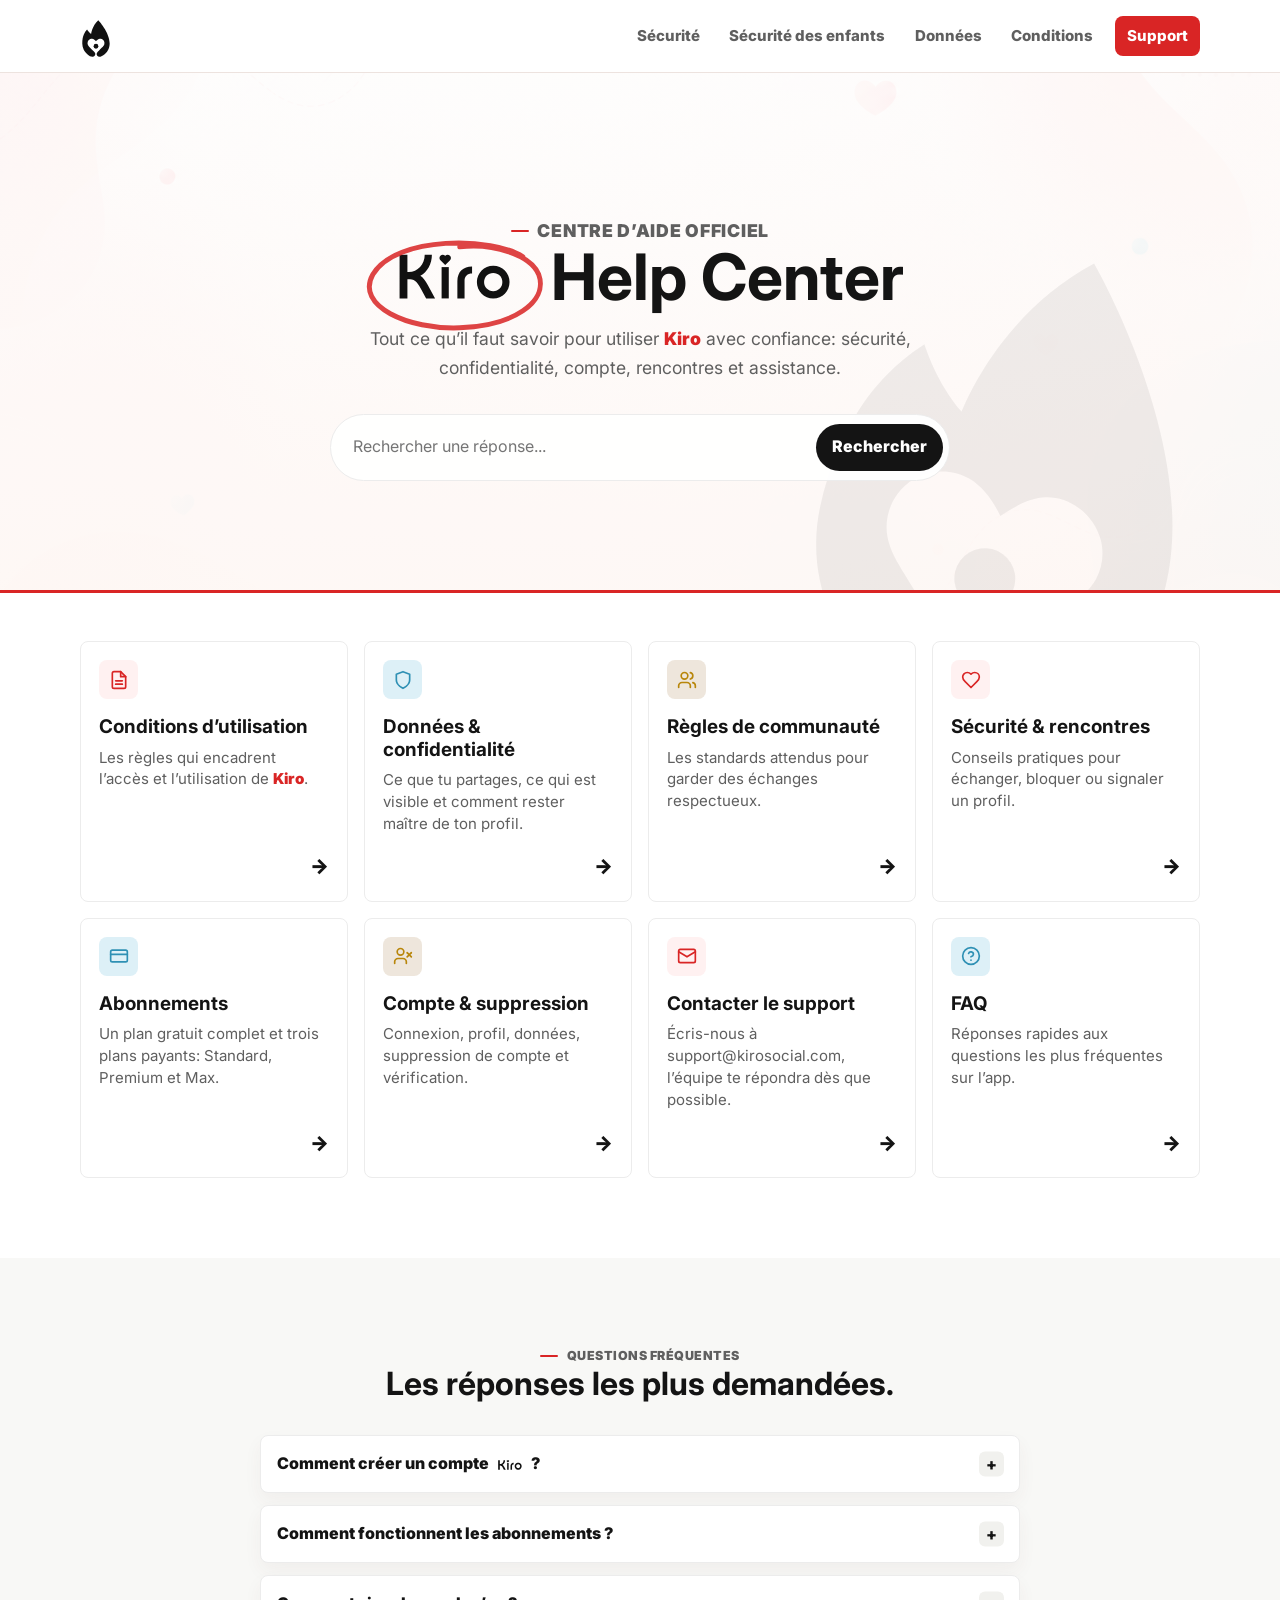
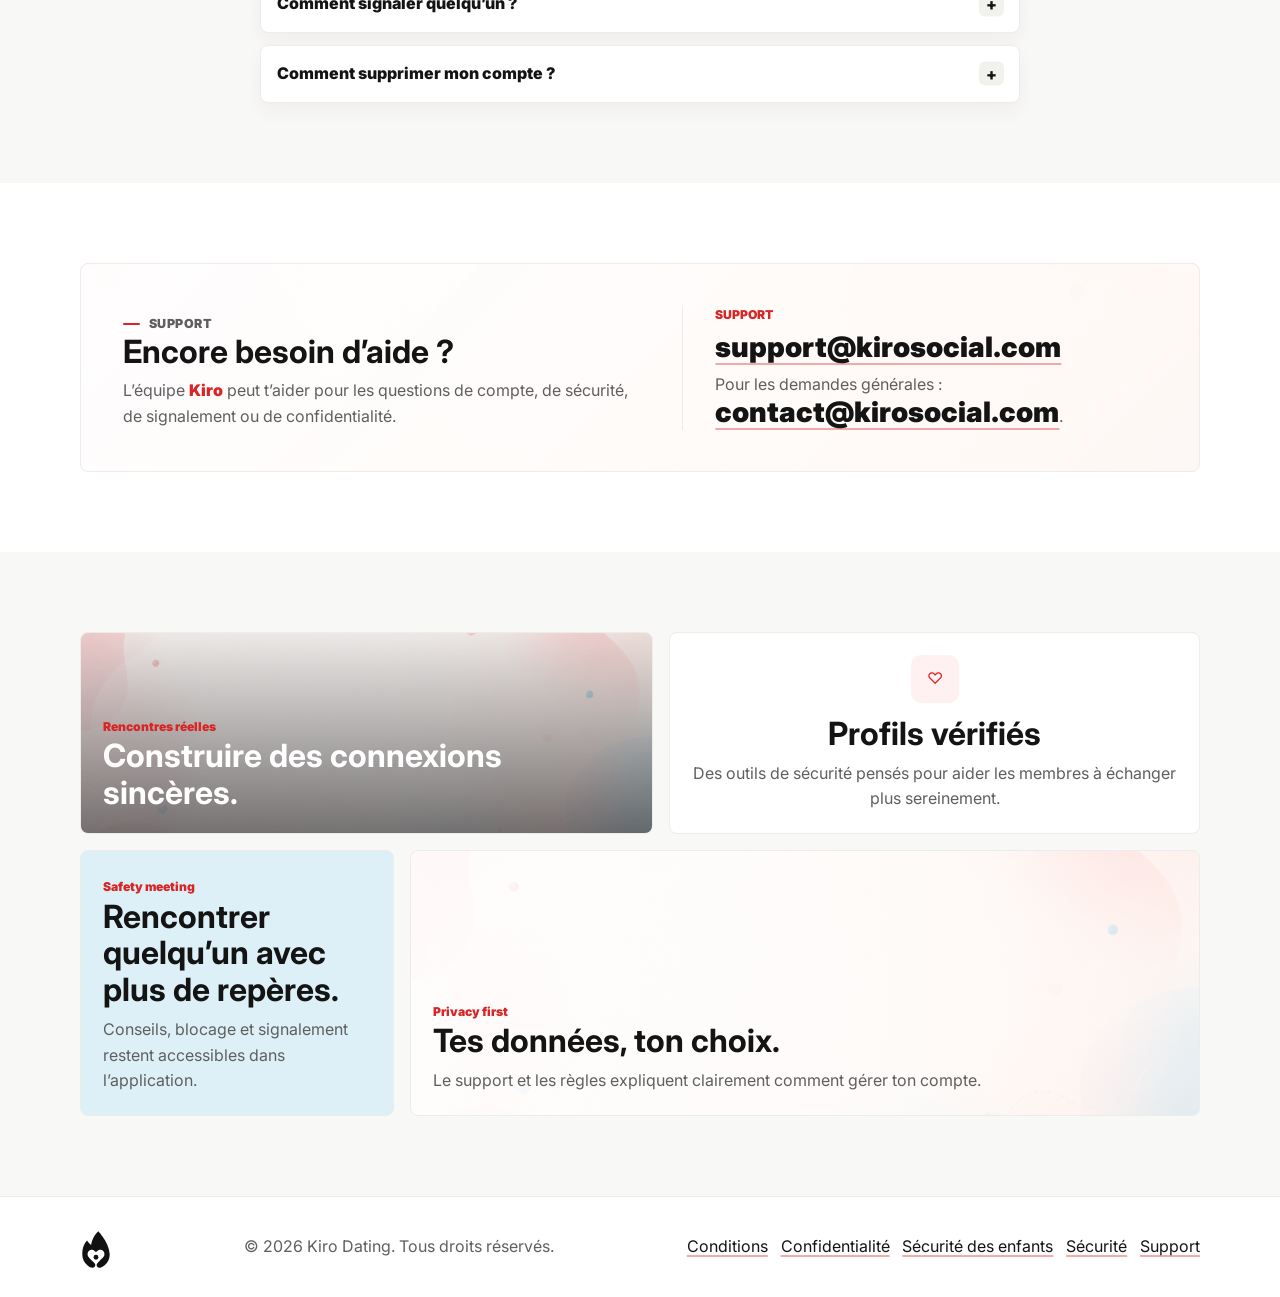
==== commit 4f34ffa6: "style(aide): jetons Kiro Solid en tête de styles.css et police Inter - Ajoute les jetons de kiro-sol" ====
--- a/index.html
+++ b/index.html
@@ -11,6 +11,9 @@
     <title>Kiro Help Center</title>
     <link rel="canonical" href="https://aide.kirodating.com/" />
     <link rel="icon" href="/assets/img/kiro-symbol.svg" type="image/svg+xml" />
+    <link rel="preconnect" href="https://fonts.googleapis.com" />
+    <link rel="preconnect" href="https://fonts.gstatic.com" crossorigin />
+    <link rel="stylesheet" href="https://fonts.googleapis.com/css2?family=Inter:wght@400..900&amp;display=swap" />
     <link rel="stylesheet" href="/assets/css/styles.css" />
     <script src="/assets/js/main.js" defer></script>
   </head>
--- a/assets/css/styles.css
+++ b/assets/css/styles.css
@@ -1,29 +1,118 @@
+/* ==========================================================================
+   Kiro Solid — jetons web (FONDATIONS_KIRO_SOLID v1.1, 2026-10-29).
+   Source : design system de l'app (briser-la-glace/src/design-system/tokens).
+   Les valeurs font foi ; ne pas en inventer d'autres.
+   ========================================================================== */
 :root {
-  --ink: #171515;
-  --muted: #625a57;
-  --paper: #ffffff;
-  --soft: #f7f2ee;
-  --soft-2: #eee5df;
-  --line: #ded3cd;
-  --line-strong: #c8bab2;
-  --coral: #a93a34;
-  --coral-dark: #84251f;
-  --rose: #ead8d3;
-  --teal: #4e625b;
-  --mint: #e7eee8;
-  --gold: #7c6549;
-  --shadow: 0 16px 38px rgba(29, 22, 20, 0.1);
-  --shadow-soft: 0 8px 18px rgba(29, 22, 20, 0.07);
-
-  /* Identité Kiro — valeurs du design system mobile
-     (src/design-system/foundations/colors.ts : red.500 / red.600 ;
-     gradients.ts : gradient.brand = red.500 → red.600). Ne pas inventer
-     d'autres teintes. Le dégradé reste décoratif (filets, accents) : un texte
-     blanc posé dessus n'atteindrait pas 4,5:1 côté red.500 (3,9:1). */
-  --kiro-red-500: #f72c25;
-  --kiro-red-600: #d92525; /* blanc sur red.600 : 4,95:1 (AA) */
-  --kiro-gradient: linear-gradient(90deg, var(--kiro-red-500), var(--kiro-red-600));
-}
+  /* Marque */
+  --kiro-red: #F72C25;          /* accents, grands titres, aplats (pas de petit texte) */
+  --kiro-red-action: #D92525;   /* boutons et petit texte rouge : blanc dessus 4,9:1 (AA) */
+  --kiro-red-soft: #FFF1F1;
+  --kiro-red-on-dark: #FF4A4A;
+  --kiro-symbol: #F01C43;       /* logo uniquement */
+  /* Neutres */
+  --kiro-ink: #141414;
+  --kiro-ink-2: #3A3A3C;
+  --kiro-text-2: #5F5F5F;
+  --kiro-muted: #79797D;
+  --kiro-page: #FFFFFF;
+  --kiro-canvas: #F8F8F6;
+  --kiro-surface-alt: #F1F1EE;
+  --kiro-hairline: #ECECEC;
+  --kiro-control: #E4E4E7;
+  --kiro-body-text: #252525;    /* corps des textes longs (pages légales) */
+  /* Sombre */
+  --kiro-night: #121212;
+  --kiro-night-2: #141414;
+  --kiro-night-surface: #181818;
+  --kiro-night-border: #252525;
+  --kiro-night-text-2: #A0A0A5;
+  /* Glace */
+  --kiro-ice-soft: #DDF0F7;
+  --kiro-ice: #3FA3C9;
+  --kiro-ice-ink: #2E90B4;
+  /* Plans (pastilles uniquement) */
+  --kiro-plan-free: #F01C43;
+  --kiro-plan-standard: #FFC53D;
+  --kiro-plan-premium: #34D399;
+  --kiro-plan-max: #A78BFA;
+  /* États */
+  --kiro-success: #1A7F37;
+  --kiro-warning: #B8860B;
+  --kiro-danger: #D92D20;
+  /* Typographie */
+  --kiro-font: 'Inter', system-ui, -apple-system, 'Segoe UI', sans-serif;
+  --kiro-display: 900 clamp(44px, 6vw, 76px)/1.03 var(--kiro-font);
+  --kiro-h2: 800 clamp(32px, 4vw, 52px)/1.08 var(--kiro-font);
+  --kiro-h3: 800 clamp(20px, 2vw, 24px)/1.25 var(--kiro-font);
+  --kiro-lead: 400 clamp(17px, 1.6vw, 20px)/1.5 var(--kiro-font);
+  --kiro-body: 400 16px/1.55 var(--kiro-font);
+  --kiro-article: 400 18px/1.67 var(--kiro-font);
+  --kiro-label: 700 15px/1.2 var(--kiro-font);
+  --kiro-eyebrow: 700 12px/1.2 var(--kiro-font);
+  --kiro-tracking-display: -0.04em;
+  --kiro-tracking-h2: -0.035em;
+  --kiro-tracking-h3: -0.02em;
+  /* Espacements (pas de 4/8) */
+  --kiro-space-1: 4px; --kiro-space-2: 8px; --kiro-space-3: 12px;
+  --kiro-space-4: 16px; --kiro-space-5: 20px; --kiro-space-6: 24px;
+  --kiro-space-8: 32px; --kiro-space-10: 40px; --kiro-space-12: 48px;
+  --kiro-space-14: 56px; --kiro-space-18: 72px;
+  --kiro-section-y: clamp(48px, 9vw, 120px);
+  --kiro-gutter: clamp(16px, 3vw, 32px);
+  --kiro-container: 1240px;
+  --kiro-reading: 680px;
+  /* Rayons */
+  --kiro-radius-chip: 999px;
+  --kiro-radius-badge: 14px;
+  --kiro-radius-icon: 16px;
+  --kiro-radius-card: 24px;
+  --kiro-radius-card-lg: 32px;
+  --kiro-radius-block: 40px;
+  /* Ombres (aucune sur ce site, sauf menu mobile ouvert) */
+  --kiro-shadow-card: 0 4px 8px rgba(20, 20, 20, 0.06);
+  --kiro-shadow-float: 0 16px 36px rgba(20, 20, 20, 0.14);
+  --kiro-shadow-photo: 0 30px 60px rgba(20, 20, 20, 0.18);
+  /* Mouvement */
+  --kiro-duration-fast: 160ms;
+  --kiro-duration: 220ms;
+  --kiro-duration-slow: 300ms;
+  --kiro-ease: cubic-bezier(0.33, 1, 0.68, 1);
+  /* Tailles */
+  --kiro-touch: 44px;
+  --kiro-btn-h: 56px;
+  --kiro-badge-h: 60px;
+  --kiro-header-h: 76px;
+
+  /* Anciennes variables du site, rattachées aux jetons */
+  --ink: var(--kiro-ink);
+  --muted: var(--kiro-text-2);
+  --paper: var(--kiro-page);
+  --soft: var(--kiro-canvas);
+  --soft-2: var(--kiro-surface-alt);
+  --line: var(--kiro-hairline);
+  --line-strong: var(--kiro-control);
+  --coral: var(--kiro-red-action);
+  --coral-dark: var(--kiro-red-action);
+  --rose: var(--kiro-red-soft);
+  --teal: var(--kiro-ice-ink);
+  --mint: var(--kiro-ice-soft);
+  --gold: var(--kiro-warning);
+  --shadow: none;
+  --shadow-soft: none;
+  --kiro-red-500: var(--kiro-red);
+  --kiro-red-600: var(--kiro-red-action);
+  --kiro-gradient: var(--kiro-red-action);
+}
+@media (prefers-reduced-motion: reduce) {
+  *, *::before, *::after {
+    animation-duration: 0.01ms !important;
+    animation-iteration-count: 1 !important;
+    transition-duration: 0.01ms !important;
+    scroll-behavior: auto !important;
+  }
+}
+
 
 * {
   box-sizing: border-box;
@@ -36,9 +125,7 @@
 body {
   margin: 0;
   color: var(--ink);
-  font-family:
-    Inter, ui-sans-serif, system-ui, -apple-system, BlinkMacSystemFont, "Segoe UI",
-    sans-serif;
+  font-family: var(--kiro-font);
   font-size: 16px;
   line-height: 1.6;
   background: var(--paper);
@@ -260,25 +347,6 @@
   text-align: center;
 }
 
-.hero-icon {
-  display: inline-grid;
-  width: 4rem;
-  height: 4rem;
-  place-items: center;
-  margin-bottom: 1.2rem;
-  padding: 0.35rem;
-  background: rgba(255, 255, 255, 0.88);
-  border: 1px solid var(--line);
-  border-radius: 14px;
-  box-shadow: none;
-}
-
-.hero-icon img {
-  width: 100%;
-  height: 100%;
-  object-fit: contain;
-}
-
 .eyebrow {
   margin: 0 0 0.85rem;
   color: var(--coral-dark);
@@ -333,17 +401,6 @@
   width: 2.12em;
   height: 0.64em;
   margin-inline: 0.06em;
-}
-
-.kiro-wordmark--plan {
-  width: 2.18em;
-  height: 0.66em;
-}
-
-.kiro-wordmark--footer {
-  width: 2.05em;
-  height: 0.62em;
-  vertical-align: -0.12em;
 }
 
 .kiro-text {
@@ -400,9 +457,7 @@
   background: var(--coral-dark);
 }
 
-.hero-actions,
-.page-actions,
-.contact-actions {
+.page-actions {
   display: flex;
   flex-wrap: wrap;
   gap: 0.8rem;
@@ -433,15 +488,13 @@
   background: var(--ink);
 }
 
-.button.secondary,
-.button.light {
+.button.secondary {
   color: var(--ink);
   border-color: var(--line);
   background: var(--paper);
 }
 
-.button.secondary:hover,
-.button.light:hover {
+.button.secondary:hover {
   border-color: var(--line-strong);
   background: var(--soft);
 }
@@ -501,7 +554,6 @@
 }
 
 .resource-card,
-.feature-card,
 .contact-panel,
 .faq-panel,
 .legal-note,
@@ -509,8 +561,7 @@
 .callout,
 .content,
 .help-cta,
-.story-card,
-.contact-tile {
+.story-card {
   border: 1px solid var(--line);
   background: var(--paper);
   border-radius: 8px;
@@ -536,8 +587,7 @@
   box-shadow: var(--shadow-soft);
 }
 
-.card-icon,
-.feature-card .icon {
+.card-icon {
   width: 2.4rem;
   height: 2.4rem;
   display: inline-grid;
@@ -559,15 +609,13 @@
   background: #eee6dc;
 }
 
-.resource-card h2,
-.feature-card h3 {
+.resource-card h2 {
   margin: 0 0 0.5rem;
   font-size: 1.18rem;
   line-height: 1.18;
 }
 
-.resource-card p,
-.feature-card p {
+.resource-card p {
   margin: 0;
   color: var(--muted);
   font-size: 0.94rem;
@@ -581,25 +629,6 @@
   font-size: 1.25rem;
   font-weight: 900;
   align-self: end;
-}
-
-.feature-grid {
-  display: grid;
-  grid-template-columns: repeat(3, minmax(0, 1fr));
-  gap: 1rem;
-}
-
-.feature-card {
-  min-height: 220px;
-  display: flex;
-  flex-direction: column;
-  padding: 1.35rem;
-}
-
-.feature-card a {
-  margin-top: auto;
-  padding-top: 1.2rem;
-  font-weight: 850;
 }
 
 .plan-grid {
@@ -621,14 +650,7 @@
   border-color: var(--ink);
 }
 
-.plan-carousel {
-  position: relative;
-}
-
 /* Flèches du carrousel : visibles seulement sur mobile */
-.plan-nav {
-  display: none;
-}
 
 .plan-card span,
 .support-email-card span {
@@ -859,11 +881,17 @@
   border-radius: 8px;
 }
 
-:where(a, button, input, summary):focus {
+:where(a,
+button,
+input,
+summary):focus {
   outline: none;
 }
 
-:where(a, button, input, summary):focus-visible {
+:where(a,
+button,
+input,
+summary):focus-visible {
   outline: 2px solid var(--ink);
   outline-offset: 3px;
 }
@@ -934,6 +962,7 @@
 
 /* Ancre invisible pour liens directs (#delete-account…) : point de defilement
    place juste au-dessus de la question, sous l'en-tete collant. */
+
 .faq-anchor {
   display: block;
   height: 0;
@@ -941,11 +970,13 @@
 }
 
 /* La question ciblee par une ancre atterrit sous l'en-tete collant. */
+
 .faq-item {
   scroll-margin-top: 96px;
 }
 
 /* Mise en evidence temporaire (~2,5 s) de la section ouverte via une ancre. */
+
 .faq-item.faq-highlight {
   animation: faq-highlight 2.6s ease-out 1;
 }
@@ -1041,10 +1072,6 @@
 
 .meta-row strong {
   overflow-wrap: anywhere;
-}
-
-.wide-button {
-  width: 100%;
 }
 
 .help-cta {
@@ -1058,38 +1085,10 @@
     url("../img/hero-connection.png") center / cover no-repeat;
 }
 
-.contact-tile-grid {
-  display: grid;
-  grid-template-columns: repeat(2, minmax(0, 1fr));
-  gap: 0.8rem;
-}
-
-.contact-tile {
-  display: grid;
-  gap: 0.18rem;
-  min-height: 118px;
-  padding: 1rem;
-  text-decoration: none;
-}
-
-.contact-tile:hover {
-  border-color: var(--line-strong);
-}
-
-.contact-tile span,
 .badge {
   color: var(--coral-dark);
   font-size: 0.76rem;
   font-weight: 900;
-}
-
-.contact-tile strong {
-  line-height: 1.16;
-}
-
-.contact-tile small {
-  color: var(--muted);
-  overflow-wrap: anywhere;
 }
 
 .story-grid {
@@ -1261,14 +1260,6 @@
     border-top: 1px solid var(--line);
     border-left: 0;
   }
-
-  .contact-tile-grid {
-    margin-top: 1.5rem;
-  }
-
-  .feature-grid {
-    grid-template-columns: 1fr;
-  }
 }
 
 @media (max-width: 620px) {
@@ -1309,12 +1300,6 @@
 
   .hero-content {
     padding: 3.4rem 0 3rem;
-  }
-
-  .hero-icon {
-    width: 3.25rem;
-    height: 3.25rem;
-    margin-bottom: 0.9rem;
   }
 
   .page-hero {
@@ -1384,7 +1369,6 @@
 
   .resource-grid,
   .plan-grid,
-  .contact-tile-grid,
   .story-grid {
     grid-template-columns: 1fr;
   }
@@ -1561,12 +1545,12 @@
   }
 }
 
-
 /* ============================================================
    Héros : cercle animé autour du wordmark + filigrane Kiro
    ============================================================ */
 
 /* Trait dessiné à la main autour de « Kiro » */
+
 .wordmark-ring {
   position: relative;
   display: inline-flex;
@@ -1615,6 +1599,7 @@
 }
 
 /* Filigrane : symbole Kiro tourné, très léger, coupé par le bord du héros */
+
 .hero-watermark {
   position: absolute;
   bottom: -150px;
@@ -1652,6 +1637,7 @@
 }
 
 /* Sur téléphone, « Kiro » reprend la même police que « Help Center » */
+
 .kiro-hero-text {
   display: none;
 }
@@ -1665,11 +1651,10 @@
     display: inline;
     padding-inline: 0.06em;
   }
-
-}
-
+}
 
 /* Icônes SVG des cartes ressources */
+
 .card-icon svg {
   width: 20px;
   height: 20px;
@@ -1712,7 +1697,6 @@
 .hero-search button,
 .nav-links a,
 .toc a,
-.contact-tile,
 .plan-card,
 .faq-item,
 .faq-item summary::after {
@@ -1726,8 +1710,7 @@
 
 .button:active,
 .filter-button:active,
-.hero-search button:active,
-.back-to-top:active {
+.hero-search button:active {
   transform: scale(0.96);
 }
 
@@ -1741,16 +1724,10 @@
     border-color: var(--line-strong);
     box-shadow: var(--shadow);
   }
-
-  .contact-tile:hover {
-    transform: translateY(-2px);
-    box-shadow: var(--shadow);
-  }
 }
 
 @media (hover: none) {
   .resource-card:active,
-  .contact-tile:active,
   .faq-item summary:active {
     background: var(--soft);
   }
@@ -1816,43 +1793,6 @@
   }
 }
 
-.back-to-top {
-  position: fixed;
-  right: calc(1rem + env(safe-area-inset-right));
-  bottom: calc(1.1rem + env(safe-area-inset-bottom));
-  z-index: 40;
-  width: 3rem;
-  height: 3rem;
-  display: grid;
-  place-items: center;
-  color: var(--paper);
-  font-size: 1.15rem;
-  font-weight: 900;
-  background: var(--ink);
-  border: 0;
-  border-radius: 999px;
-  box-shadow: var(--shadow);
-  cursor: pointer;
-  opacity: 0;
-  visibility: hidden;
-  transform: translateY(10px);
-  transition:
-    opacity 200ms ease,
-    visibility 200ms,
-    transform 220ms cubic-bezier(0.2, 0.8, 0.3, 1),
-    background-color 170ms ease;
-}
-
-.back-to-top.is-visible {
-  opacity: 1;
-  visibility: visible;
-  transform: none;
-}
-
-.back-to-top:hover {
-  background: var(--coral-dark);
-}
-
 @media (max-width: 860px) {
   .site-header {
     background: rgba(255, 255, 255, 0.96);
@@ -1891,6 +1831,7 @@
 }
 
 /* Questions FAQ : texte fluide, indicateur positionné à droite */
+
 .faq-item summary {
   display: block;
   position: relative;
@@ -1912,6 +1853,7 @@
 /* ============================================================
    Mobile ≤ 620px : rendu « application »
    ============================================================ */
+
 @media (max-width: 620px) {
   main [id] {
     scroll-margin-top: 122px;
@@ -2017,39 +1959,6 @@
     box-shadow: var(--shadow-soft);
   }
 
-  .plan-nav {
-    position: absolute;
-    top: 50%;
-    z-index: 2;
-    display: grid;
-    place-items: center;
-    width: 2.5rem;
-    height: 2.5rem;
-    margin-top: -1.25rem;
-    padding: 0;
-    border: 1px solid var(--line);
-    border-radius: 999px;
-    background: var(--paper);
-    color: var(--ink);
-    font-size: 1.5rem;
-    line-height: 1;
-    cursor: pointer;
-    box-shadow: var(--shadow-soft);
-  }
-
-  .plan-nav.prev {
-    left: -0.45rem;
-  }
-
-  .plan-nav.next {
-    right: -0.45rem;
-  }
-
-  .plan-nav:disabled {
-    opacity: 0.3;
-    cursor: default;
-  }
-
   .faq-item summary {
     min-height: 3.5rem;
     padding: 0.95rem 1rem;
@@ -2116,3 +2025,53 @@
     transition-duration: 0.01ms !important;
   }
 }
+
+/* ── Finitions (octobre 2026) ──────────────────────────────────────────────
+   Corrections ciblées, sans changement d'identité visuelle. */
+
+/* FAQ : l'indicateur « + » est positionné en absolu à droite ; certaines
+   règles responsive réinitialisaient le padding droit (16px), si bien que le
+   texte des questions passait sous l'indicateur sur mobile. */
+
+.faq-item summary {
+  padding-right: 3.4rem;
+}
+
+/* FAQ (support) : les ancres de liens directs (#delete-account,
+   #account-deletion) sont des éléments de hauteur nulle placés dans la liste ;
+   chacune ajoutait un intervalle, d'où un écart triple avant « Comment
+   supprimer mon compte ? ». En flex, une marge négative les neutralise sans
+   toucher au point de défilement. */
+
+.faq-list {
+  display: flex;
+  flex-direction: column;
+}
+
+.faq-list > .faq-anchor {
+  margin-bottom: -0.75rem;
+}
+
+@media (max-width: 620px) {
+  .faq-list > .faq-anchor {
+    margin-bottom: -0.6rem;
+  }
+}
+
+/* Page 404 : l'en-tête occupe la hauteur utile pour que le pied de page reste
+   en bas de l'écran au lieu de flotter au milieu. */
+
+main > .page-hero:only-child {
+  display: grid;
+  min-height: calc(100svh - 72px - 6.5rem);
+  align-content: center;
+}
+
+/* FAQ ouverte : le « + » pivotait de 45° pour former un « × », mais toute la
+   pastille pivotait aussi et devenait un losange. Même intention (×), pastille
+   droite. */
+
+.faq-item[open] summary::after {
+  content: "\00D7";
+  transform: translateY(-50%);
+}
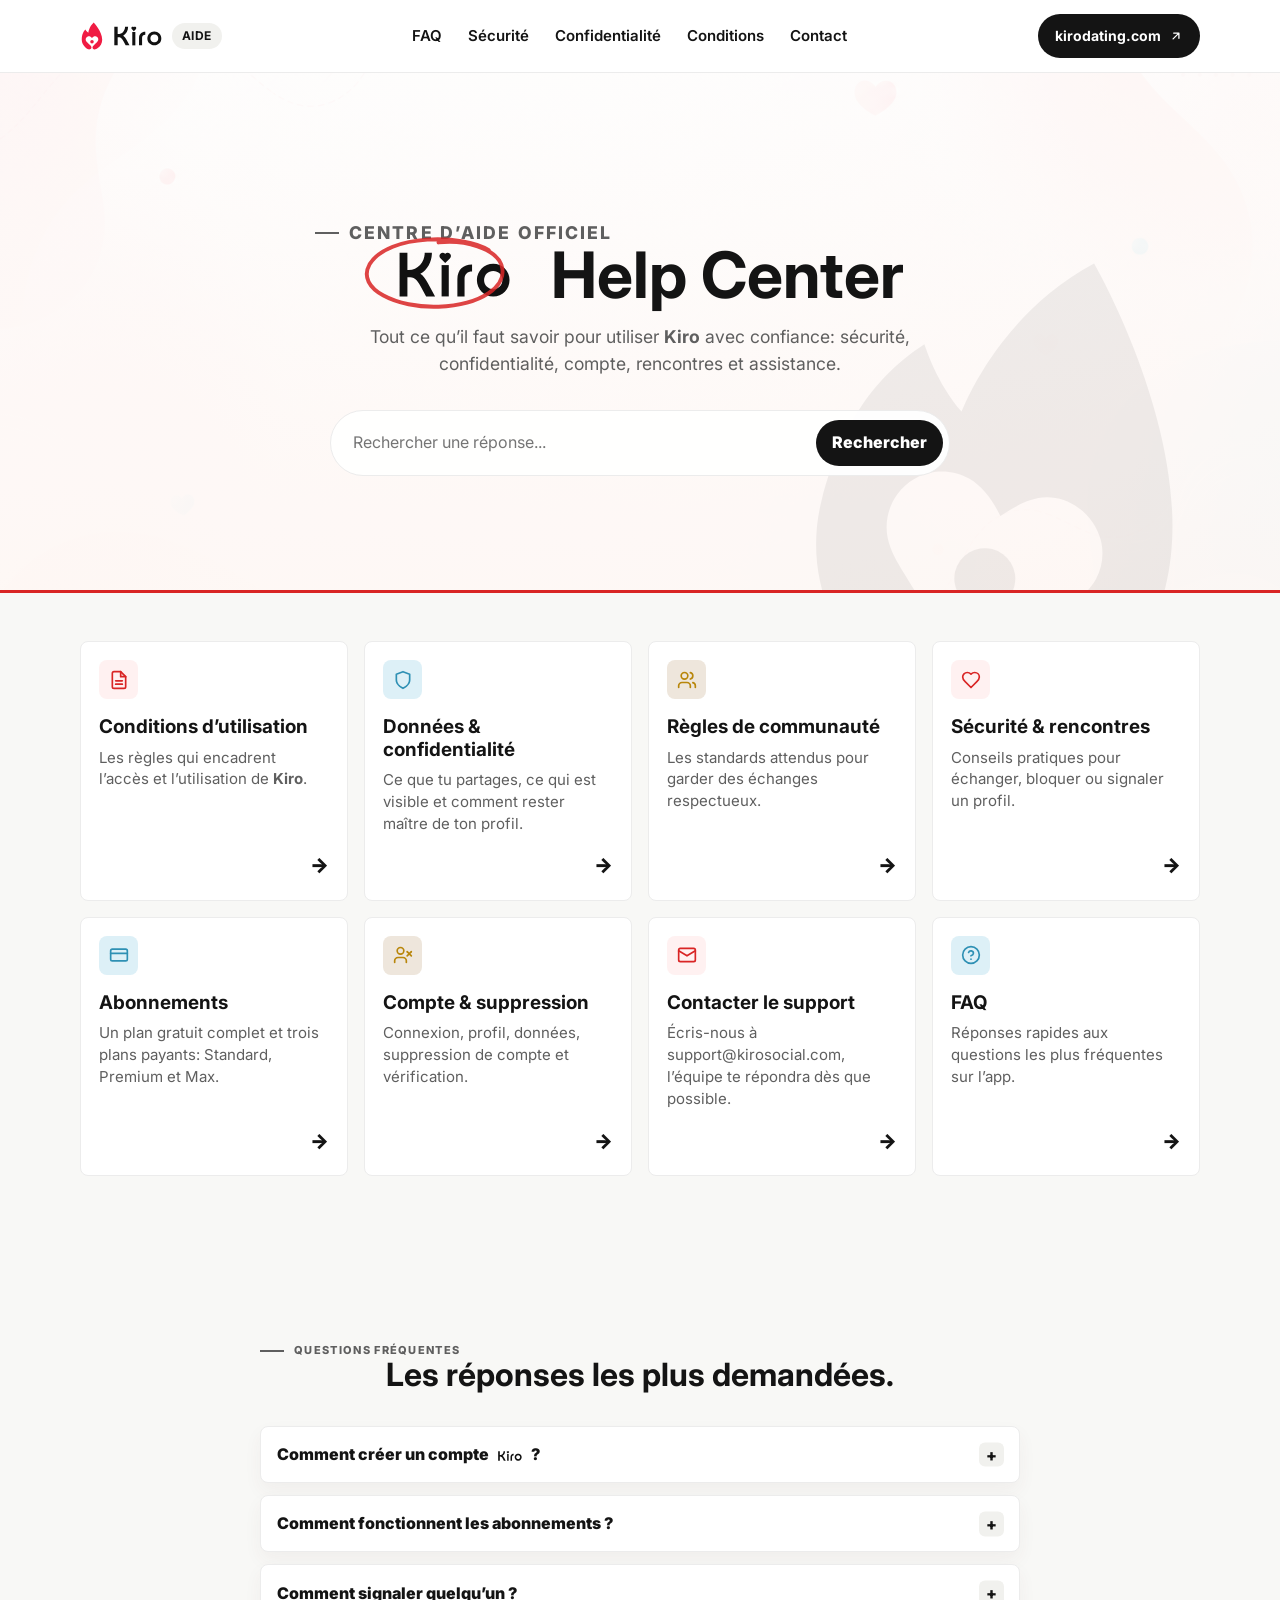
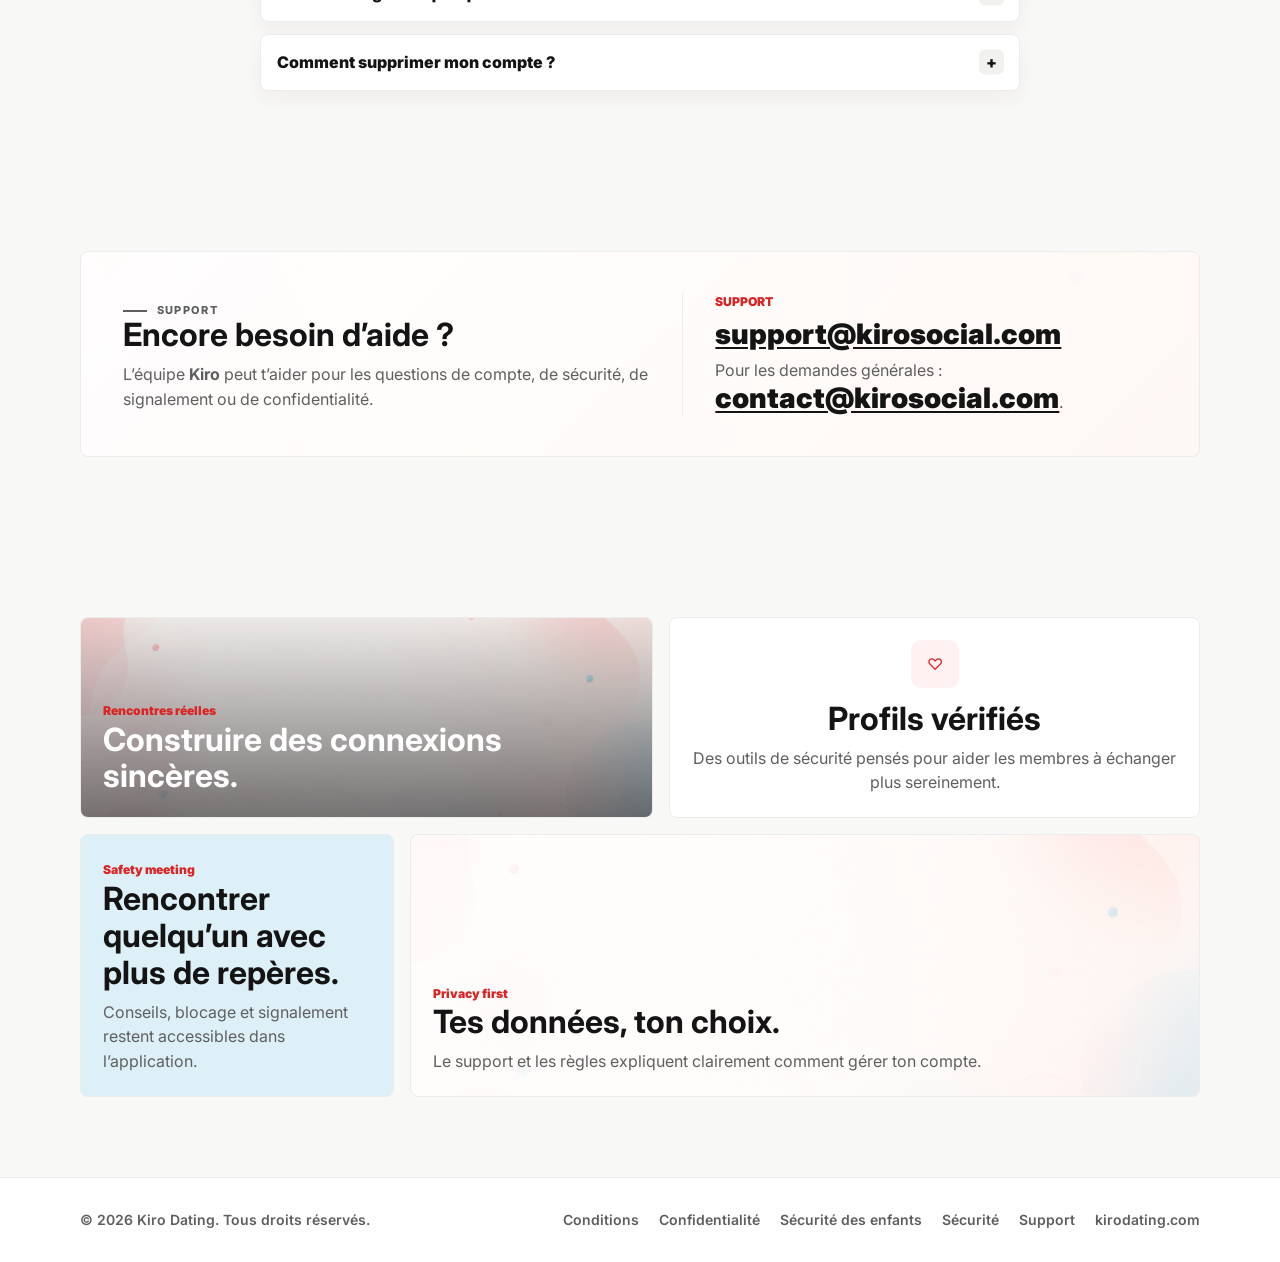
==== commit 64e93896: "feat(aide): en-tête, pied de page et base Kiro Solid communs aux 6 pages - En-tête blanc opaque et c" ====
--- a/index.html
+++ b/index.html
@@ -3,7 +3,7 @@
   <head>
     <meta charset="utf-8" />
     <meta name="viewport" content="width=device-width, initial-scale=1" />
-    <meta name="theme-color" content="#f7f2ee" />
+    <meta name="theme-color" content="#ffffff" />
     <meta
       name="description"
       content="Centre d'aide Kiro: sécurité, conditions d'utilisation, compte, données et support."
@@ -20,29 +20,37 @@
   <body>
     <a class="skip-link" href="#contenu">Aller au contenu</a>
 
-    <header class="site-header">
-      <div class="nav-wrap">
-        <a class="brand" href="/" aria-label="Accueil Kiro">
-          <span class="brand-mark" aria-hidden="true">
-            <img src="/assets/img/kiro-symbol.svg" alt="" />
-          </span>
+    <header class="hdr">
+      <div class="wrap hdr-in">
+        <a class="logo" href="/" aria-label="Centre d’aide Kiro, accueil">
+          <img class="logo-sym" src="/assets/img/kiro-symbol-red.svg" alt="" width="24" height="30" />
+          <img class="logo-word" src="/assets/img/kiro-wordmark.svg" alt="" width="48" height="20" />
+          <span class="logo-pill" aria-hidden="true">AIDE</span>
         </a>
         <button
-          class="menu-button"
+          class="menu-btn"
           type="button"
           data-menu-button
           aria-expanded="false"
+          aria-controls="menu"
           aria-label="Ouvrir le menu"
         >
-          <span></span>
+          <svg class="i-open" width="20" height="20" viewBox="0 0 24 24" fill="none" stroke="currentColor" stroke-width="2.2" stroke-linecap="round" aria-hidden="true"><path d="M4 8h16M4 16h16" /></svg>
+          <svg class="i-close" width="20" height="20" viewBox="0 0 24 24" fill="none" stroke="currentColor" stroke-width="2.2" stroke-linecap="round" aria-hidden="true"><path d="M6 6l12 12M18 6L6 18" /></svg>
         </button>
-        <nav class="nav-links" data-nav-links aria-label="Navigation principale">
-          <a href="/support#securite" data-nav-link>Sécurité</a>
-          <a href="/securite-enfants" data-nav-link>Sécurité des enfants</a>
-          <a href="/politique-confidentialite" data-nav-link>Données</a>
-          <a href="/conditions-utilisation" data-nav-link>Conditions</a>
-          <a class="nav-cta" href="/support" data-nav-link>Support</a>
-        </nav>
+        <div class="menu" id="menu" data-menu>
+          <nav class="nav" aria-label="Navigation principale">
+            <a href="/support#faq" data-nav-link>FAQ</a>
+            <a href="/support#securite" data-nav-link>Sécurité</a>
+            <a href="/politique-confidentialite" data-nav-link>Confidentialité</a>
+            <a href="/conditions-utilisation" data-nav-link>Conditions</a>
+            <a href="/support#contact" data-nav-link>Contact</a>
+          </nav>
+          <a class="btn btn-ink ext" href="https://kirodating.com">
+            kirodating.com
+            <svg width="14" height="14" viewBox="0 0 24 24" fill="none" stroke="currentColor" stroke-width="2.2" stroke-linecap="round" stroke-linejoin="round" aria-hidden="true"><path d="M7 17L17 7M8 7h9v9" /></svg>
+          </a>
+        </div>
       </div>
     </header>
 
@@ -251,21 +259,17 @@
       </section>
     </main>
 
-    <footer class="footer">
-      <div class="section-inner">
-        <a class="brand" href="/" aria-label="Accueil Kiro">
-          <span class="brand-mark" aria-hidden="true">
-            <img src="/assets/img/kiro-symbol.svg" alt="" />
-          </span>
-        </a>
+    <footer class="ftr">
+      <div class="wrap ftr-in">
         <span>© 2026 Kiro Dating. Tous droits réservés. <!-- À CONFIRMER (avocat) : mention de copyright définitive avec l’avocat. --></span>
-        <div class="footer-links">
-          <a href="/conditions-utilisation">Conditions</a>
-          <a href="/politique-confidentialite">Confidentialité</a>
-          <a href="/securite-enfants">Sécurité des enfants</a>
-          <a href="/support#securite">Sécurité</a>
-          <a href="/support">Support</a>
-        </div>
+        <nav class="ftr-links" aria-label="Liens utiles">
+          <a href="/conditions-utilisation" data-nav-link>Conditions</a>
+          <a href="/politique-confidentialite" data-nav-link>Confidentialité</a>
+          <a href="/securite-enfants" data-nav-link>Sécurité des enfants</a>
+          <a href="/support#securite" data-nav-link>Sécurité</a>
+          <a href="/support" data-nav-link>Support</a>
+          <a href="https://kirodating.com">kirodating.com</a>
+        </nav>
       </div>
     </footer>
   </body>
--- a/assets/css/styles.css
+++ b/assets/css/styles.css
@@ -3,6 +3,7 @@
    Source : design system de l'app (briser-la-glace/src/design-system/tokens).
    Les valeurs font foi ; ne pas en inventer d'autres.
    ========================================================================== */
+
 :root {
   /* Marque */
   --kiro-red: #F72C25;          /* accents, grands titres, aplats (pas de petit texte) */
@@ -104,8 +105,11 @@
   --kiro-red-600: var(--kiro-red-action);
   --kiro-gradient: var(--kiro-red-action);
 }
+
 @media (prefers-reduced-motion: reduce) {
-  *, *::before, *::after {
+  *,
+  *::before,
+  *::after {
     animation-duration: 0.01ms !important;
     animation-iteration-count: 1 !important;
     transition-duration: 0.01ms !important;
@@ -113,195 +117,14 @@
   }
 }
 
-
-* {
-  box-sizing: border-box;
-}
-
-html {
-  scroll-behavior: smooth;
-}
-
-body {
-  margin: 0;
-  color: var(--ink);
-  font-family: var(--kiro-font);
-  font-size: 16px;
-  line-height: 1.6;
-  background: var(--paper);
-  letter-spacing: 0;
-}
-
-::selection {
-  color: var(--ink);
-  background: #e6ded8;
-}
-
 body.menu-open {
   overflow: hidden;
 }
 
-img {
-  display: block;
-  max-width: 100%;
-}
-
-button,
-a,
-summary,
-input {
-  -webkit-tap-highlight-color: transparent;
-}
-
-a {
-  color: inherit;
-  text-decoration-color: rgba(217, 37, 37, 0.38);
-  text-decoration-thickness: 2px;
-  text-underline-offset: 0.2em;
-}
-
-a:hover {
-  text-decoration-color: var(--coral-dark);
-}
-
-.sr-only {
-  position: absolute;
-  width: 1px;
-  height: 1px;
-  padding: 0;
-  overflow: hidden;
-  clip: rect(0, 0, 0, 0);
-  white-space: nowrap;
-  border: 0;
-}
-
-.skip-link {
-  position: absolute;
-  left: 1rem;
-  top: 1rem;
-  z-index: 100;
-  transform: translateY(-160%);
-  padding: 0.7rem 0.9rem;
-  color: var(--paper);
-  background: var(--ink);
-  border-radius: 8px;
-}
-
-.skip-link:focus {
-  transform: translateY(0);
-}
-
-.site-header {
-  position: sticky;
-  top: 0;
-  z-index: 30;
-  border-bottom: 1px solid rgba(234, 223, 218, 0.86);
-  background: rgba(255, 255, 255, 0.9);
-  backdrop-filter: blur(18px);
-}
-
-.nav-wrap,
 .section-inner,
 .hero-content {
   width: min(1120px, calc(100% - 2rem));
   margin: 0 auto;
-}
-
-.nav-wrap {
-  display: flex;
-  min-height: 72px;
-  align-items: center;
-  justify-content: space-between;
-  gap: 1rem;
-}
-
-.brand {
-  display: inline-flex;
-  align-items: center;
-  gap: 0;
-  color: var(--ink);
-  font-weight: 900;
-  text-decoration: none;
-}
-
-.brand-mark {
-  display: inline-grid;
-  width: 2rem;
-  height: 2.2rem;
-  place-items: center;
-  background: transparent;
-  border-radius: 0;
-}
-
-.brand-mark img {
-  width: 100%;
-  height: 100%;
-  object-fit: contain;
-}
-
-.menu-button {
-  display: none;
-  width: 2.5rem;
-  height: 2.5rem;
-  align-items: center;
-  justify-content: center;
-  color: var(--ink);
-  background: var(--paper);
-  border: 1px solid var(--line);
-  border-radius: 8px;
-  cursor: pointer;
-}
-
-.menu-button span,
-.menu-button::before,
-.menu-button::after {
-  content: "";
-  display: block;
-  width: 1.1rem;
-  height: 2px;
-  background: currentColor;
-  border-radius: 1px;
-}
-
-.menu-button {
-  flex-direction: column;
-  gap: 0.24rem;
-}
-
-.nav-links {
-  display: flex;
-  align-items: center;
-  justify-content: flex-end;
-  gap: 0.35rem;
-}
-
-.nav-links a {
-  min-height: 2.5rem;
-  display: inline-flex;
-  align-items: center;
-  padding: 0.48rem 0.75rem;
-  color: var(--muted);
-  font-size: 0.94rem;
-  font-weight: 800;
-  text-decoration: none;
-  border-radius: 8px;
-}
-
-.nav-links a:hover,
-.nav-links a[aria-current="page"] {
-  color: var(--ink);
-  background: var(--soft-2);
-}
-
-.nav-links .nav-cta {
-  margin-left: 0.25rem;
-  color: var(--paper);
-  background: var(--kiro-red-600);
-}
-
-.nav-links .nav-cta:hover {
-  color: var(--paper);
-  background: var(--ink);
 }
 
 .hero {
@@ -347,15 +170,6 @@
   text-align: center;
 }
 
-.eyebrow {
-  margin: 0 0 0.85rem;
-  color: var(--coral-dark);
-  font-size: 0.78rem;
-  font-weight: 900;
-  letter-spacing: 0.04em;
-  text-transform: uppercase;
-}
-
 .hero h1,
 .page-hero h1 {
   max-width: 820px;
@@ -401,11 +215,6 @@
   width: 2.12em;
   height: 0.64em;
   margin-inline: 0.06em;
-}
-
-.kiro-text {
-  color: var(--coral-dark);
-  font-weight: 900;
 }
 
 .hero p {
@@ -464,41 +273,6 @@
   margin-top: 1.7rem;
 }
 
-.button {
-  min-height: 2.8rem;
-  display: inline-flex;
-  align-items: center;
-  justify-content: center;
-  gap: 0.45rem;
-  padding: 0.72rem 1rem;
-  font-weight: 850;
-  line-height: 1.1;
-  text-decoration: none;
-  border: 1px solid transparent;
-  border-radius: 8px;
-  cursor: pointer;
-}
-
-.button.primary {
-  color: var(--paper);
-  background: var(--kiro-red-600);
-}
-
-.button.primary:hover {
-  background: var(--ink);
-}
-
-.button.secondary {
-  color: var(--ink);
-  border-color: var(--line);
-  background: var(--paper);
-}
-
-.button.secondary:hover {
-  border-color: var(--line-strong);
-  background: var(--soft);
-}
-
 .band {
   padding: 5rem 0;
 }
@@ -881,21 +655,6 @@
   border-radius: 8px;
 }
 
-:where(a,
-button,
-input,
-summary):focus {
-  outline: none;
-}
-
-:where(a,
-button,
-input,
-summary):focus-visible {
-  outline: 2px solid var(--ink);
-  outline-offset: 3px;
-}
-
 .hero-search input:focus {
   outline: none;
 }
@@ -1173,12 +932,6 @@
   color: var(--ink);
 }
 
-.footer-links {
-  display: flex;
-  flex-wrap: wrap;
-  gap: 0.8rem;
-}
-
 @media (max-width: 960px) {
   .resource-grid,
   .plan-grid {
@@ -1206,38 +959,6 @@
 }
 
 @media (max-width: 860px) {
-  .site-header {
-    backdrop-filter: blur(12px);
-  }
-
-  .menu-button {
-    display: inline-flex;
-  }
-
-  .nav-links {
-    position: fixed;
-    inset: 72px 0 auto;
-    display: none;
-    flex-direction: column;
-    align-items: stretch;
-    padding: 1rem;
-    background: var(--paper);
-    border-bottom: 1px solid var(--line);
-    box-shadow: var(--shadow);
-  }
-
-  body.menu-open .nav-links {
-    display: flex;
-  }
-
-  .nav-links a {
-    justify-content: center;
-  }
-
-  .nav-links .nav-cta {
-    margin-left: 0;
-  }
-
   .hero h1,
   .page-hero h1 {
     font-size: 3rem;
@@ -1263,35 +984,10 @@
 }
 
 @media (max-width: 620px) {
-  body {
-    font-size: 15.5px;
-    line-height: 1.58;
-  }
-
-  .nav-wrap,
   .section-inner,
   .hero-content,
   .section-inner.narrow {
     width: min(100% - 1.35rem, 1120px);
-  }
-
-  .nav-wrap {
-    min-height: 58px;
-  }
-
-  .brand-mark {
-    width: 1.55rem;
-    height: 1.8rem;
-  }
-
-  .menu-button {
-    width: 2.35rem;
-    height: 2.35rem;
-  }
-
-  .nav-links {
-    inset: 58px 0 auto;
-    padding: 0.8rem;
   }
 
   .help-hero {
@@ -1327,12 +1023,6 @@
     grid-template-columns: 1fr 1fr;
     gap: 0.6rem;
     margin-top: 1.25rem;
-  }
-
-  .button {
-    min-height: 2.75rem;
-    padding: 0.7rem 0.7rem;
-    font-size: 0.94rem;
   }
 
   .hero-search {
@@ -1665,37 +1355,13 @@
    (restauré — thème clair conservé, base inchangée)
    ============================================================ */
 
-html {
-  -webkit-text-size-adjust: 100%;
-  text-size-adjust: 100%;
-}
-
-:root {
-  color-scheme: light;
-}
-
-body {
-  padding-left: env(safe-area-inset-left);
-  padding-right: env(safe-area-inset-right);
-}
-
-.site-header {
-  -webkit-backdrop-filter: blur(18px);
-}
-
-main [id] {
-  scroll-margin-top: 92px;
-}
-
 .hero-search input,
 .search-field input {
   font-size: max(1rem, 16px);
 }
 
-.button,
 .filter-button,
 .hero-search button,
-.nav-links a,
 .toc a,
 .plan-card,
 .faq-item,
@@ -1708,7 +1374,6 @@
     transform 200ms cubic-bezier(0.2, 0.8, 0.3, 1);
 }
 
-.button:active,
 .filter-button:active,
 .hero-search button:active {
   transform: scale(0.96);
@@ -1731,21 +1396,6 @@
   .faq-item summary:active {
     background: var(--soft);
   }
-}
-
-.eyebrow {
-  display: inline-flex;
-  align-items: center;
-  gap: 0.55rem;
-}
-
-.eyebrow::before {
-  content: "";
-  width: 1.1rem;
-  height: 2px;
-  flex: 0 0 auto;
-  border-radius: 2px;
-  background: var(--coral);
 }
 
 .plan-card {
@@ -1773,10 +1423,6 @@
 }
 
 @supports (interpolate-size: allow-keywords) {
-  :root {
-    interpolate-size: allow-keywords;
-  }
-
   .faq-item::details-content {
     opacity: 0;
     block-size: 0;
@@ -1794,10 +1440,6 @@
 }
 
 @media (max-width: 860px) {
-  .site-header {
-    background: rgba(255, 255, 255, 0.96);
-  }
-
   body.menu-open::before {
     content: "";
     position: fixed;
@@ -1807,27 +1449,6 @@
     -webkit-backdrop-filter: blur(2px);
     backdrop-filter: blur(2px);
   }
-
-  .nav-links {
-    border-radius: 0 0 16px 16px;
-  }
-
-  body.menu-open .nav-links {
-    animation: nav-drop 220ms cubic-bezier(0.2, 0.8, 0.3, 1);
-  }
-
-  .nav-links a {
-    min-height: 3.1rem;
-    font-size: 1.02rem;
-    border-radius: 10px;
-  }
-}
-
-@keyframes nav-drop {
-  from {
-    opacity: 0;
-    transform: translateY(-10px);
-  }
 }
 
 /* Questions FAQ : texte fluide, indicateur positionné à droite */
@@ -1855,17 +1476,6 @@
    ============================================================ */
 
 @media (max-width: 620px) {
-  main [id] {
-    scroll-margin-top: 122px;
-  }
-
-  .button {
-    min-height: 3.15rem;
-    padding: 0.8rem 1rem;
-    font-size: 1rem;
-    border-radius: 12px;
-  }
-
   .hero-search {
     padding: 0.45rem;
     border-radius: 18px;
@@ -1993,37 +1603,6 @@
     text-align: center;
     gap: 0.9rem;
   }
-
-  .footer-links {
-    justify-content: center;
-    gap: 0.5rem;
-  }
-
-  .footer-links a {
-    padding: 0.5rem 0.8rem;
-    font-size: 0.9rem;
-    font-weight: 800;
-    text-decoration: none;
-    border: 1px solid var(--line);
-    border-radius: 999px;
-  }
-
-  .footer-links a:active {
-    background: var(--soft);
-  }
-}
-
-@media (prefers-reduced-motion: reduce) {
-  html {
-    scroll-behavior: auto;
-  }
-
-  *,
-  *::before,
-  *::after {
-    animation-duration: 0.01ms !important;
-    transition-duration: 0.01ms !important;
-  }
 }
 
 /* ── Finitions (octobre 2026) ──────────────────────────────────────────────
@@ -2075,3 +1654,356 @@
   content: "\00D7";
   transform: translateY(-50%);
 }
+
+/* ==========================================================================
+   Base
+   ========================================================================== */
+:root {
+  --g: 16px;   /* marge latérale */
+  --hdr: 64px; /* hauteur de l'en-tête collant */
+  color-scheme: light;
+}
+
+@media (min-width: 768px) {
+  :root { --g: 24px; }
+}
+
+@media (min-width: 1024px) {
+  :root { --g: 32px; --hdr: 72px; }
+}
+
+*,
+*::before,
+*::after {
+  box-sizing: border-box;
+}
+
+html {
+  -webkit-text-size-adjust: 100%;
+  text-size-adjust: 100%;
+  scroll-padding-top: calc(var(--hdr) + 16px);
+}
+
+@media (prefers-reduced-motion: no-preference) {
+  html { scroll-behavior: smooth; }
+}
+
+body {
+  margin: 0;
+  font: var(--kiro-body);
+  color: var(--kiro-ink);
+  background: var(--kiro-canvas);
+  -webkit-font-smoothing: antialiased;
+}
+
+body.menu-open {
+  overflow: hidden;
+}
+
+h1, h2, h3, p, ul, ol {
+  margin: 0;
+}
+
+img,
+svg {
+  display: block;
+  max-width: 100%;
+}
+
+a {
+  color: inherit;
+  text-underline-offset: 3px;
+}
+
+button,
+input {
+  font: inherit;
+  color: inherit;
+}
+
+button,
+a,
+summary {
+  -webkit-tap-highlight-color: transparent;
+}
+
+:focus-visible {
+  outline: 2px solid var(--kiro-ink);
+  outline-offset: 2px;
+}
+
+.on-dark :focus-visible {
+  outline-color: var(--kiro-page);
+}
+
+::selection {
+  background: var(--kiro-red-soft);
+}
+
+.wrap {
+  width: 100%;
+  max-width: calc(1120px + 2 * var(--g));
+  margin-inline: auto;
+  padding-inline: var(--g);
+}
+
+.sr-only {
+  position: absolute;
+  width: 1px;
+  height: 1px;
+  margin: -1px;
+  padding: 0;
+  overflow: hidden;
+  clip: rect(0 0 0 0);
+  white-space: nowrap;
+  border: 0;
+}
+
+.skip-link {
+  position: absolute;
+  top: -100px;
+  left: 16px;
+  z-index: 100;
+  padding: 12px 18px;
+  border-radius: var(--kiro-radius-chip);
+  background: var(--kiro-ink);
+  color: var(--kiro-page);
+  font-weight: 700;
+  text-decoration: none;
+}
+
+.skip-link:focus {
+  top: 12px;
+}
+
+.eyebrow {
+  display: flex;
+  align-items: center;
+  gap: 10px;
+  color: var(--kiro-red-action);
+  font-size: 11px;
+  font-weight: 800;
+  letter-spacing: 0.12em;
+  line-height: 1.2;
+  text-transform: uppercase;
+}
+
+.eyebrow::before {
+  content: "";
+  width: 24px;
+  height: 2px;
+  background: currentColor;
+}
+
+.kiro-text {
+  font-weight: 700;
+}
+
+/* Boutons */
+.btn {
+  display: inline-flex;
+  align-items: center;
+  justify-content: center;
+  gap: 8px;
+  min-height: var(--kiro-touch);
+  padding: 0 18px;
+  border: 1px solid transparent;
+  border-radius: var(--kiro-radius-chip);
+  font-size: 15px;
+  font-weight: 700;
+  line-height: 1.2;
+  text-decoration: none;
+  cursor: pointer;
+  transition: background-color var(--kiro-duration-fast), border-color var(--kiro-duration-fast), color var(--kiro-duration-fast);
+}
+
+.btn-ink { background: var(--kiro-ink); color: var(--kiro-page); }
+.btn-ink:hover { background: var(--kiro-ink-2); }
+.btn-red { background: var(--kiro-red-action); color: var(--kiro-page); }
+.btn-red:hover { text-decoration: underline; }
+.btn-night { background: var(--kiro-night-border); color: var(--kiro-page); }
+.btn-night:hover { background: var(--kiro-ink-2); }
+.btn-line { background: var(--kiro-page); border-color: var(--kiro-control); color: var(--kiro-ink); }
+.btn-line:hover { border-color: var(--kiro-ink); }
+.btn-lg { min-height: 52px; padding: 0 22px; font-size: 16px; }
+
+/* ==========================================================================
+   En-tête commun
+   ========================================================================== */
+.hdr {
+  position: sticky;
+  top: 0;
+  z-index: 50;
+  background: var(--kiro-page);
+  border-bottom: 1px solid var(--kiro-hairline);
+}
+
+.hdr-in {
+  display: flex;
+  align-items: center;
+  justify-content: space-between;
+  gap: 24px;
+  height: var(--hdr);
+}
+
+.logo {
+  display: flex;
+  flex-shrink: 0;
+  align-items: center;
+  gap: 8px;
+  min-height: var(--kiro-touch);
+  color: var(--kiro-ink);
+  text-decoration: none;
+}
+
+.logo-sym { width: 22px; height: 28px; }
+.logo-word { width: 46px; height: 19px; }
+
+.logo-pill {
+  display: inline-flex;
+  align-items: center;
+  height: 24px;
+  padding: 0 9px;
+  border-radius: var(--kiro-radius-chip);
+  background: var(--kiro-surface-alt);
+  font-size: 11px;
+  font-weight: 700;
+  letter-spacing: 0.04em;
+}
+
+.menu-btn {
+  display: grid;
+  place-items: center;
+  width: var(--kiro-touch);
+  height: var(--kiro-touch);
+  padding: 0;
+  border: 0;
+  border-radius: var(--kiro-radius-chip);
+  background: var(--kiro-ink);
+  color: var(--kiro-page);
+  cursor: pointer;
+}
+
+.menu-btn .i-close,
+.menu-open .menu-btn .i-open { display: none; }
+.menu-open .menu-btn .i-close { display: block; }
+
+.nav a {
+  text-decoration: none;
+}
+
+.nav a:hover,
+.nav a[aria-current="page"] {
+  color: var(--kiro-red-action);
+}
+
+@media (max-width: 1023.98px) {
+  .menu { display: none; }
+
+  .menu-open .menu {
+    position: fixed;
+    inset: var(--hdr) 0 0;
+    z-index: 49;
+    display: flex;
+    flex-direction: column;
+    gap: 24px;
+    padding: 8px var(--g) 32px;
+    overflow-y: auto;
+    background: var(--kiro-page);
+  }
+
+  .nav { display: flex; flex-direction: column; }
+
+  .nav a {
+    display: flex;
+    align-items: center;
+    min-height: 60px;
+    border-bottom: 1px solid var(--kiro-hairline);
+    font-size: 24px;
+    font-weight: 800;
+    letter-spacing: -0.02em;
+  }
+
+  .menu .ext { min-height: 56px; font-size: 16px; }
+}
+
+@media (min-width: 1024px) {
+  .logo { gap: 10px; }
+  .logo-sym { width: 24px; height: 30px; }
+  .logo-word { width: 48px; height: 20px; }
+  .logo-pill { height: 26px; padding: 0 10px; font-size: 12px; }
+  .menu-btn { display: none; }
+
+  .menu {
+    display: flex;
+    flex: 1;
+    align-items: center;
+    justify-content: space-between;
+    gap: 24px;
+  }
+
+  .nav {
+    display: flex;
+    gap: 26px;
+    margin-inline: auto;
+  }
+
+  .nav a {
+    display: inline-flex;
+    align-items: center;
+    min-height: var(--kiro-touch);
+    font-size: 15px;
+    font-weight: 600;
+  }
+
+  .ext { padding: 0 16px; font-size: 14px; }
+}
+
+/* ==========================================================================
+   Pied de page commun
+   ========================================================================== */
+.ftr {
+  padding: 16px 0 24px;
+  background: var(--kiro-page);
+  border-top: 1px solid var(--kiro-hairline);
+  color: var(--kiro-text-2);
+  font-size: 14px;
+  font-weight: 600;
+}
+
+.ftr-in {
+  display: flex;
+  flex-direction: column;
+  gap: 8px;
+}
+
+.ftr-links {
+  display: flex;
+  flex-direction: column;
+}
+
+.ftr-links a {
+  display: inline-flex;
+  align-items: center;
+  min-height: var(--kiro-touch);
+  color: var(--kiro-text-2);
+  text-decoration: none;
+}
+
+.ftr-links a:hover,
+.ftr-links a[aria-current="page"] {
+  color: var(--kiro-red-action);
+}
+
+@media (min-width: 768px) {
+  .ftr { padding: 20px 0; }
+
+  .ftr-in {
+    flex-direction: row;
+    flex-wrap: wrap;
+    align-items: center;
+    justify-content: space-between;
+  }
+
+  .ftr-links { flex-direction: row; flex-wrap: wrap; gap: 0 20px; }
+}
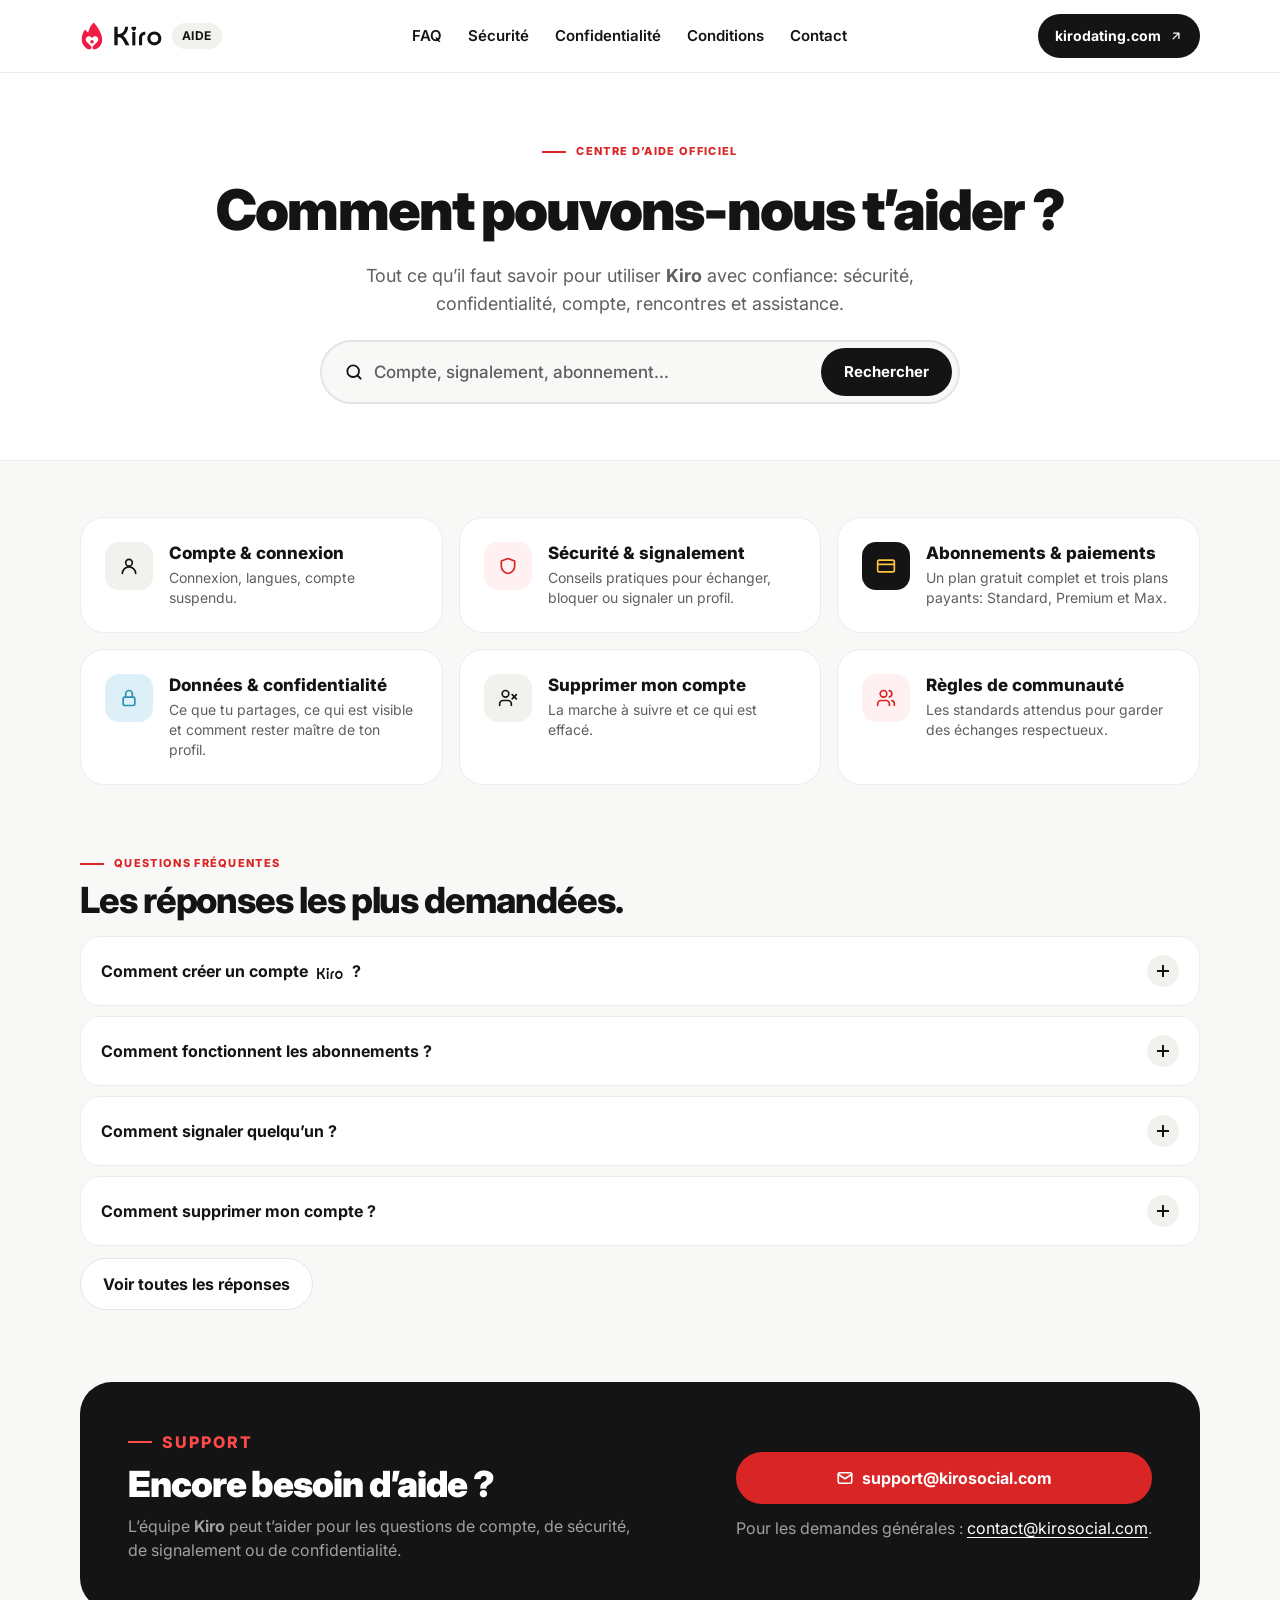
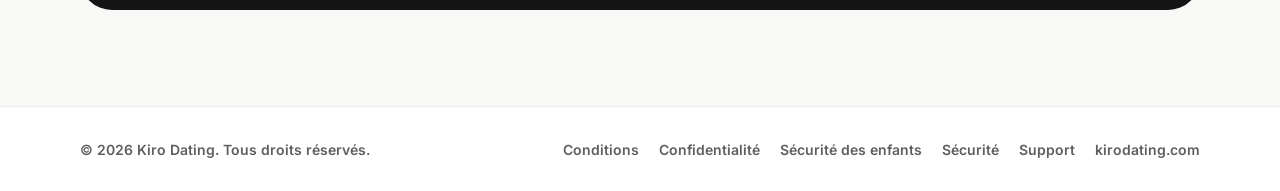
==== commit 89b08e8d: "feat(aide): accueil Kiro Solid (héros de recherche, 6 sujets, contact) - Héros « Comment pouvons-nou" ====
--- a/index.html
+++ b/index.html
@@ -55,134 +55,103 @@
     </header>
 
     <main id="contenu">
-      <section class="hero help-hero">
-        <span class="hero-watermark" aria-hidden="true"></span>
-        <div class="hero-content centered">
+      <section class="hero">
+        <div class="wrap hero-in">
           <p class="eyebrow">Centre d’aide officiel</p>
-          <h1>
-            <span class="wordmark-ring">
-              <span class="kiro-wordmark kiro-wordmark--hero" role="img" aria-label="Kiro"></span>
-              <span class="kiro-hero-text">Kiro</span>
-              <svg class="wordmark-ring-svg" viewBox="0 0 200 100" aria-hidden="true" focusable="false">
-                <path
-                  d="M168 22 C138 2 40 0 16 40 C-2 72 52 96 104 94 C158 92 194 68 184 40 C176 20 138 8 104 12"
-                  fill="none"
-                />
-              </svg>
-            </span>
-            <span>Help Center</span>
-          </h1>
-          <p>
+          <h1>Comment pouvons-nous t’aider ?</h1>
+          <p class="hero-lead">
             Tout ce qu’il faut savoir pour utiliser <span class="kiro-text">Kiro</span> avec confiance:
             sécurité, confidentialité, compte, rencontres et assistance.
           </p>
 
-          <form class="hero-search" data-help-search-form role="search">
+          <form class="search" action="/support#faq" method="get" role="search">
             <label class="sr-only" for="hero-search">Rechercher dans l’aide</label>
+            <svg class="search-ico" width="20" height="20" viewBox="0 0 24 24" fill="none" stroke="currentColor" stroke-width="2.2" stroke-linecap="round" aria-hidden="true"><circle cx="11" cy="11" r="7" /><path d="M20 20l-3.5-3.5" /></svg>
             <input
               id="hero-search"
+              name="q"
               type="search"
-              data-help-search-input
-              placeholder="Rechercher une réponse..."
+              placeholder="Compte, signalement, abonnement…"
               autocomplete="off"
+              enterkeyhint="search"
             />
-            <button type="submit">Rechercher</button>
+            <button class="btn btn-ink" type="submit">Rechercher</button>
           </form>
         </div>
       </section>
 
-      <section class="band compact">
-        <div class="section-inner">
-          <div class="resource-grid">
-            <a class="resource-card" href="/conditions-utilisation">
-              <span class="card-icon" aria-hidden="true"><svg viewBox="0 0 24 24" fill="none" stroke="currentColor" stroke-width="2" stroke-linecap="round" stroke-linejoin="round"><path d="M14 2H6a2 2 0 0 0-2 2v16a2 2 0 0 0 2 2h12a2 2 0 0 0 2-2V8z"/><path d="M14 2v6h6"/><path d="M16 13H8"/><path d="M16 17H8"/></svg></span>
-              <h2>Conditions d’utilisation</h2>
-              <p>Les règles qui encadrent l’accès et l’utilisation de <span class="kiro-text">Kiro</span>.</p>
-              <span class="card-arrow" aria-hidden="true">→</span>
-            </a>
-
-            <a class="resource-card" href="/politique-confidentialite">
-              <span class="card-icon" aria-hidden="true"><svg viewBox="0 0 24 24" fill="none" stroke="currentColor" stroke-width="2" stroke-linecap="round" stroke-linejoin="round"><path d="M12 22s8-4 8-10V5l-8-3-8 3v7c0 6 8 10 8 10z"/></svg></span>
-              <h2>Données &amp; confidentialité</h2>
-              <p>Ce que tu partages, ce qui est visible et comment rester maître de ton profil.</p>
-              <span class="card-arrow" aria-hidden="true">→</span>
-            </a>
-
-            <a class="resource-card" href="/conditions-utilisation#conduite">
-              <span class="card-icon" aria-hidden="true"><svg viewBox="0 0 24 24" fill="none" stroke="currentColor" stroke-width="2" stroke-linecap="round" stroke-linejoin="round"><path d="M16 21v-2a4 4 0 0 0-4-4H6a4 4 0 0 0-4 4v2"/><circle cx="9" cy="7" r="4"/><path d="M22 21v-2a4 4 0 0 0-3-3.87"/><path d="M16 3.13a4 4 0 0 1 0 7.75"/></svg></span>
-              <h2>Règles de communauté</h2>
-              <p>Les standards attendus pour garder des échanges respectueux.</p>
-              <span class="card-arrow" aria-hidden="true">→</span>
-            </a>
-
-            <a class="resource-card" href="/support#securite">
-              <span class="card-icon" aria-hidden="true"><svg viewBox="0 0 24 24" fill="none" stroke="currentColor" stroke-width="2" stroke-linecap="round" stroke-linejoin="round"><path d="M19 14c1.49-1.46 3-3.21 3-5.5A5.5 5.5 0 0 0 16.5 3c-1.76 0-3 .5-4.5 2-1.5-1.5-2.74-2-4.5-2A5.5 5.5 0 0 0 2 8.5c0 2.3 1.5 4.05 3 5.5l7 7Z"/></svg></span>
-              <h2>Sécurité &amp; rencontres</h2>
-              <p>Conseils pratiques pour échanger, bloquer ou signaler un profil.</p>
-              <span class="card-arrow" aria-hidden="true">→</span>
-            </a>
-
-            <a class="resource-card" href="/support#abonnements">
-              <span class="card-icon" aria-hidden="true"><svg viewBox="0 0 24 24" fill="none" stroke="currentColor" stroke-width="2" stroke-linecap="round" stroke-linejoin="round"><rect x="2" y="5" width="20" height="14" rx="2"/><path d="M2 10h20"/></svg></span>
-              <h2>Abonnements</h2>
-              <p>Un plan gratuit complet et trois plans payants: Standard, Premium et Max.</p>
-              <span class="card-arrow" aria-hidden="true">→</span>
-            </a>
-
-            <a class="resource-card" href="/support?q=supprimer#faq">
-              <span class="card-icon" aria-hidden="true"><svg viewBox="0 0 24 24" fill="none" stroke="currentColor" stroke-width="2" stroke-linecap="round" stroke-linejoin="round"><path d="M16 21v-2a4 4 0 0 0-4-4H6a4 4 0 0 0-4 4v2"/><circle cx="9" cy="7" r="4"/><path d="m17 8 5 5"/><path d="m22 8-5 5"/></svg></span>
-              <h2>Compte &amp; suppression</h2>
-              <p>Connexion, profil, données, suppression de compte et vérification.</p>
-              <span class="card-arrow" aria-hidden="true">→</span>
-            </a>
-
-            <a class="resource-card" href="/support#contact">
-              <span class="card-icon" aria-hidden="true"><svg viewBox="0 0 24 24" fill="none" stroke="currentColor" stroke-width="2" stroke-linecap="round" stroke-linejoin="round"><rect x="2" y="4" width="20" height="16" rx="2"/><path d="m22 7-10 6L2 7"/></svg></span>
-              <h2>Contacter le support</h2>
-              <p>Écris-nous à support@kirosocial.com, l’équipe te répondra dès que possible.</p>
-              <span class="card-arrow" aria-hidden="true">→</span>
-            </a>
-
-            <a class="resource-card" href="/support#faq">
-              <span class="card-icon" aria-hidden="true"><svg viewBox="0 0 24 24" fill="none" stroke="currentColor" stroke-width="2" stroke-linecap="round" stroke-linejoin="round"><circle cx="12" cy="12" r="10"/><path d="M9.1 9a3 3 0 0 1 5.83 1c0 2-3 3-3 3"/><path d="M12 17h.01"/></svg></span>
-              <h2>FAQ</h2>
-              <p>Réponses rapides aux questions les plus fréquentes sur l’app.</p>
-              <span class="card-arrow" aria-hidden="true">→</span>
-            </a>
-          </div>
-        </div>
-      </section>
-
-      <section class="band surface">
-        <div class="section-inner narrow">
-          <div class="section-head centered-head">
-            <div>
-              <p class="eyebrow">Questions fréquentes</p>
-              <h2>Les réponses les plus demandées.</h2>
-            </div>
-          </div>
-
-          <div class="faq-list preview-faq">
-            <details class="faq-item">
-              <summary>
-                Comment créer un compte
-                <span class="kiro-wordmark kiro-wordmark--inline" role="img" aria-label="Kiro"></span> ?
-              </summary>
+      <nav class="wrap topics" aria-label="Sujets d’aide">
+        <ul class="topic-list">
+            <li>
+              <a class="topic" href="/support?cat=compte#faq">
+                <span class="topic-ico ico-neutral"><svg width="20" height="20" viewBox="0 0 24 24" fill="none" stroke="currentColor" stroke-width="2" stroke-linecap="round" stroke-linejoin="round" aria-hidden="true"><circle cx="12" cy="8" r="4" /><path d="M4 21a8 8 0 0 1 16 0" /></svg></span>
+                <span class="topic-txt"><span class="topic-t">Compte &amp; connexion</span><span class="topic-d">Connexion, langues, compte suspendu.</span></span>
+                <svg class="topic-chev" width="18" height="18" viewBox="0 0 24 24" fill="none" stroke="currentColor" stroke-width="2" stroke-linecap="round" aria-hidden="true"><path d="M9 6l6 6-6 6" /></svg>
+              </a>
+            </li>
+            <li>
+              <a class="topic" href="/support#securite">
+                <span class="topic-ico ico-red"><svg width="20" height="20" viewBox="0 0 24 24" fill="none" stroke="currentColor" stroke-width="2" stroke-linecap="round" stroke-linejoin="round" aria-hidden="true"><path d="M12 3l8 3v6c0 5-3.5 8-8 9-4.5-1-8-4-8-9V6z" /></svg></span>
+                <span class="topic-txt"><span class="topic-t">Sécurité &amp; signalement</span><span class="topic-d">Conseils pratiques pour échanger, bloquer ou signaler un profil.</span></span>
+                <svg class="topic-chev" width="18" height="18" viewBox="0 0 24 24" fill="none" stroke="currentColor" stroke-width="2" stroke-linecap="round" aria-hidden="true"><path d="M9 6l6 6-6 6" /></svg>
+              </a>
+            </li>
+            <li>
+              <a class="topic" href="/support#abonnements">
+                <span class="topic-ico ico-dark"><svg width="20" height="20" viewBox="0 0 24 24" fill="none" stroke="currentColor" stroke-width="2" stroke-linecap="round" stroke-linejoin="round" aria-hidden="true"><rect x="2" y="5" width="20" height="14" rx="2" /><path d="M2 10h20" /></svg></span>
+                <span class="topic-txt"><span class="topic-t">Abonnements &amp; paiements</span><span class="topic-d">Un plan gratuit complet et trois plans payants: Standard, Premium et Max.</span></span>
+                <svg class="topic-chev" width="18" height="18" viewBox="0 0 24 24" fill="none" stroke="currentColor" stroke-width="2" stroke-linecap="round" aria-hidden="true"><path d="M9 6l6 6-6 6" /></svg>
+              </a>
+            </li>
+            <li>
+              <a class="topic" href="/politique-confidentialite">
+                <span class="topic-ico ico-ice"><svg width="20" height="20" viewBox="0 0 24 24" fill="none" stroke="currentColor" stroke-width="2" stroke-linecap="round" stroke-linejoin="round" aria-hidden="true"><rect x="5" y="11" width="14" height="10" rx="2" /><path d="M8 11V7a4 4 0 0 1 8 0v4" /></svg></span>
+                <span class="topic-txt"><span class="topic-t">Données &amp; confidentialité</span><span class="topic-d">Ce que tu partages, ce qui est visible et comment rester maître de ton profil.</span></span>
+                <svg class="topic-chev" width="18" height="18" viewBox="0 0 24 24" fill="none" stroke="currentColor" stroke-width="2" stroke-linecap="round" aria-hidden="true"><path d="M9 6l6 6-6 6" /></svg>
+              </a>
+            </li>
+            <li>
+              <a class="topic" href="/support#supprimer-compte">
+                <span class="topic-ico ico-neutral"><svg width="20" height="20" viewBox="0 0 24 24" fill="none" stroke="currentColor" stroke-width="2" stroke-linecap="round" stroke-linejoin="round" aria-hidden="true"><path d="M16 21v-2a4 4 0 0 0-4-4H6a4 4 0 0 0-4 4v2" /><circle cx="9" cy="7" r="4" /><path d="m17 8 5 5" /><path d="m22 8-5 5" /></svg></span>
+                <span class="topic-txt"><span class="topic-t">Supprimer mon compte</span><span class="topic-d">La marche à suivre et ce qui est effacé.</span></span>
+                <svg class="topic-chev" width="18" height="18" viewBox="0 0 24 24" fill="none" stroke="currentColor" stroke-width="2" stroke-linecap="round" aria-hidden="true"><path d="M9 6l6 6-6 6" /></svg>
+              </a>
+            </li>
+            <li>
+              <a class="topic" href="/conditions-utilisation#conduite">
+                <span class="topic-ico ico-red"><svg width="20" height="20" viewBox="0 0 24 24" fill="none" stroke="currentColor" stroke-width="2" stroke-linecap="round" stroke-linejoin="round" aria-hidden="true"><path d="M16 21v-2a4 4 0 0 0-4-4H6a4 4 0 0 0-4 4v2" /><circle cx="9" cy="7" r="4" /><path d="M22 21v-2a4 4 0 0 0-3-3.87" /><path d="M16 3.13a4 4 0 0 1 0 7.75" /></svg></span>
+                <span class="topic-txt"><span class="topic-t">Règles de communauté</span><span class="topic-d">Les standards attendus pour garder des échanges respectueux.</span></span>
+                <svg class="topic-chev" width="18" height="18" viewBox="0 0 24 24" fill="none" stroke="currentColor" stroke-width="2" stroke-linecap="round" aria-hidden="true"><path d="M9 6l6 6-6 6" /></svg>
+              </a>
+            </li>
+        </ul>
+      </nav>
+
+      <section class="wrap block" aria-labelledby="faq-apercu">
+        <div class="block-head">
+          <p class="eyebrow">Questions fréquentes</p>
+          <h2 id="faq-apercu">Les réponses les plus demandées.</h2>
+        </div>
+
+        <div class="qa-list">
+            <details class="qa">
+              <summary><span class="qa-q">Comment créer un compte
+                <span class="kiro-wordmark kiro-wordmark--inline" role="img" aria-label="Kiro"></span> ?</span></summary>
               <p>
                 Télécharge l’application, choisis ton mode de connexion, puis
                 complète les étapes de vérification et de profil.
               </p>
             </details>
-            <details class="faq-item">
-              <summary>Comment fonctionnent les abonnements ?</summary>
+            <details class="qa">
+              <summary><span class="qa-q">Comment fonctionnent les abonnements ?</span></summary>
               <p>
                 <span class="kiro-text">Kiro</span> fonctionne en freemium: un
                 plan gratuit complet et trois plans payants — Standard, Premium
                 et Max. Les prix et offres affichés dans l’application font foi.
               </p>
             </details>
-            <details class="faq-item">
-              <summary>Comment signaler quelqu’un ?</summary>
+            <details class="qa">
+              <summary><span class="qa-q">Comment signaler quelqu’un ?</span></summary>
               <p>
                 Depuis une conversation, utilise l’option de signalement et ajoute
                 les détails utiles à l’équipe de modération. Tu peux aussi bloquer
@@ -191,69 +160,35 @@
                 pour un profil hors conversation.
               </p>
             </details>
-            <details class="faq-item">
-              <summary>Comment supprimer mon compte ?</summary>
+            <details class="qa">
+              <summary><span class="qa-q">Comment supprimer mon compte ?</span></summary>
               <p>
                 Va dans les réglages de l’application, puis dans la section
                 compte. Tu peux aussi contacter le support si tu es bloqué.
               </p>
             </details>
+        </div>
+        <a class="btn btn-line btn-lg qa-more" href="/support#faq">Voir toutes les réponses</a>
+      </section>
+
+      <section class="wrap block contact" aria-labelledby="contact-titre">
+        <div class="contact-card on-dark">
+          <div class="contact-txt">
+            <p class="eyebrow">Support</p>
+            <h2 id="contact-titre">Encore besoin d’aide ?</h2>
+            <p>
+              L’équipe <span class="kiro-text">Kiro</span> peut t’aider pour les questions de compte, de
+              sécurité, de signalement ou de confidentialité.
+            </p>
           </div>
-        </div>
-      </section>
-
-      <section class="band">
-        <div class="section-inner">
-          <div class="help-cta">
-            <div>
-              <p class="eyebrow">Support</p>
-              <h2>Encore besoin d’aide ?</h2>
-              <p>
-                L’équipe <span class="kiro-text">Kiro</span> peut t’aider pour les questions de compte, de
-                sécurité, de signalement ou de confidentialité.
-              </p>
-            </div>
-
-            <div class="support-email-card">
-              <span>Support</span>
-              <strong><a href="mailto:support@kirosocial.com">support@kirosocial.com</a></strong>
-              <p>
-                Pour les demandes générales : <a href="mailto:contact@kirosocial.com">contact@kirosocial.com</a>.
-              </p>
-            </div>
-          </div>
-        </div>
-      </section>
-
-      <section class="band surface" id="telecharger">
-        <div class="section-inner">
-          <div class="story-grid">
-            <article class="story-card story-image">
-              <div>
-                <span class="badge">Rencontres réelles</span>
-                <h2>Construire des connexions sincères.</h2>
-              </div>
-            </article>
-
-            <article class="story-card trust-card">
-              <span class="trust-icon" aria-hidden="true">♡</span>
-              <h2>Profils vérifiés</h2>
-              <p>Des outils de sécurité pensés pour aider les membres à échanger plus sereinement.</p>
-            </article>
-
-            <article class="story-card soft-card">
-              <span class="badge">Safety meeting</span>
-              <h2>Rencontrer quelqu’un avec plus de repères.</h2>
-              <p>Conseils, blocage et signalement restent accessibles dans l’application.</p>
-            </article>
-
-            <article class="story-card story-wide">
-              <div>
-                <span class="badge">Privacy first</span>
-                <h2>Tes données, ton choix.</h2>
-                <p>Le support et les règles expliquent clairement comment gérer ton compte.</p>
-              </div>
-            </article>
+          <div class="contact-act">
+            <a class="btn btn-red btn-lg" href="mailto:support@kirosocial.com">
+              <svg width="18" height="18" viewBox="0 0 24 24" fill="none" stroke="currentColor" stroke-width="2.2" stroke-linecap="round" stroke-linejoin="round" aria-hidden="true"><rect x="3" y="5" width="18" height="14" rx="2" /><path d="M3 7l9 6 9-6" /></svg>
+              support@kirosocial.com
+            </a>
+            <p class="contact-note">
+              Pour les demandes générales : <a href="mailto:contact@kirosocial.com">contact@kirosocial.com</a>.
+            </p>
           </div>
         </div>
       </section>
--- a/assets/css/styles.css
+++ b/assets/css/styles.css
@@ -121,56 +121,11 @@
   overflow: hidden;
 }
 
-.section-inner,
-.hero-content {
+.section-inner {
   width: min(1120px, calc(100% - 2rem));
   margin: 0 auto;
 }
 
-.hero {
-  position: relative;
-  overflow: hidden;
-  color: var(--ink);
-  background: var(--soft);
-}
-
-.help-hero {
-  min-height: 520px;
-  display: grid;
-  align-items: center;
-}
-
-.hero::before {
-  position: absolute;
-  inset: 0;
-  content: "";
-  background:
-    linear-gradient(180deg, rgba(255, 255, 255, 0.78), rgba(255, 248, 245, 0.92)),
-    url("../img/hero-connection.png") center / cover no-repeat;
-  opacity: 0.86;
-}
-
-.hero::after {
-  position: absolute;
-  inset: auto 0 0;
-  z-index: 1;
-  height: 3px;
-  content: "";
-  background: var(--kiro-gradient);
-}
-
-.hero-content {
-  position: relative;
-  z-index: 1;
-  padding: 6rem 0 5rem;
-}
-
-.hero-content.centered,
-.centered-head {
-  text-align: center;
-}
-
-.hero h1,
 .page-hero h1 {
   max-width: 820px;
   margin: 0 auto;
@@ -179,17 +134,12 @@
   line-height: 1;
 }
 
-.hero h1,
 .page-hero h1,
 .plan-card h3 {
   display: flex;
   flex-wrap: wrap;
   align-items: baseline;
   gap: 0.18em 0.28em;
-}
-
-.hero-content.centered h1 {
-  justify-content: center;
 }
 
 .kiro-wordmark {
@@ -201,11 +151,6 @@
   vertical-align: -0.08em;
 }
 
-.kiro-wordmark--hero {
-  width: 2.45em;
-  height: 0.74em;
-}
-
 .kiro-wordmark--heading {
   width: 2.32em;
   height: 0.7em;
@@ -215,13 +160,6 @@
   width: 2.12em;
   height: 0.64em;
   margin-inline: 0.06em;
-}
-
-.hero p {
-  max-width: 650px;
-  margin: 1rem auto 0;
-  color: var(--muted);
-  font-size: 1.1rem;
 }
 
 .hero-search {
@@ -293,116 +231,32 @@
   margin-bottom: 2rem;
 }
 
-.section-head.centered-head {
-  display: block;
-}
-
 .section-head h2,
 .content h2,
 .faq-panel h2,
-.contact-panel h2,
-.help-cta h2,
-.story-card h2 {
+.contact-panel h2 {
   margin: 0;
   color: var(--ink);
   font-size: 2rem;
   line-height: 1.15;
 }
 
-.section-head p,
-.help-cta p,
-.story-card p {
+.section-head p {
   max-width: 620px;
   margin: 0.5rem 0 0;
   color: var(--muted);
 }
 
-.section-inner.narrow {
-  width: min(760px, calc(100% - 2rem));
-}
-
-.resource-grid {
-  display: grid;
-  grid-template-columns: repeat(4, minmax(0, 1fr));
-  gap: 1rem;
-}
-
-.resource-card,
 .contact-panel,
 .faq-panel,
 .legal-note,
 .toc,
 .callout,
-.content,
-.help-cta,
-.story-card {
+.content {
   border: 1px solid var(--line);
   background: var(--paper);
   border-radius: 8px;
   box-shadow: var(--shadow-soft);
-}
-
-.resource-card {
-  min-height: 205px;
-  position: relative;
-  display: flex;
-  flex-direction: column;
-  padding: 1.15rem;
-  text-decoration: none;
-  transition:
-    background-color 180ms ease,
-    border-color 180ms ease,
-    box-shadow 180ms ease;
-}
-
-.resource-card:hover {
-  border-color: var(--line-strong);
-  background: #fffdfb;
-  box-shadow: var(--shadow-soft);
-}
-
-.card-icon {
-  width: 2.4rem;
-  height: 2.4rem;
-  display: inline-grid;
-  place-items: center;
-  margin-bottom: 1.1rem;
-  color: var(--coral-dark);
-  font-weight: 900;
-  background: var(--rose);
-  border-radius: 8px;
-}
-
-.resource-card:nth-child(3n + 2) .card-icon {
-  color: var(--teal);
-  background: var(--mint);
-}
-
-.resource-card:nth-child(3n) .card-icon {
-  color: var(--gold);
-  background: #eee6dc;
-}
-
-.resource-card h2 {
-  margin: 0 0 0.5rem;
-  font-size: 1.18rem;
-  line-height: 1.18;
-}
-
-.resource-card p {
-  margin: 0;
-  color: var(--muted);
-  font-size: 0.94rem;
-  line-height: 1.45;
-}
-
-.card-arrow {
-  margin-top: auto;
-  padding-top: 1rem;
-  color: var(--ink);
-  font-size: 1.25rem;
-  font-weight: 900;
-  align-self: end;
 }
 
 .plan-grid {
@@ -426,8 +280,7 @@
 
 /* Flèches du carrousel : visibles seulement sur mobile */
 
-.plan-card span,
-.support-email-card span {
+.plan-card span {
   color: var(--coral-dark);
   font-size: 0.76rem;
   font-weight: 900;
@@ -441,28 +294,9 @@
   line-height: 1.15;
 }
 
-.plan-card p,
-.support-email-card p {
+.plan-card p {
   margin: 0;
   color: var(--muted);
-}
-
-.support-email-card {
-  display: grid;
-  gap: 0.45rem;
-}
-
-.help-cta .support-email-card {
-  padding-left: 2rem;
-  border-left: 1px solid var(--line);
-}
-
-.support-email-card a {
-  color: var(--ink);
-  font-size: clamp(1.25rem, 2.2vw, 1.8rem);
-  font-weight: 900;
-  line-height: 1.1;
-  overflow-wrap: anywhere;
 }
 
 .form-note {
@@ -797,10 +631,6 @@
   color: var(--muted);
 }
 
-.preview-faq {
-  margin-top: 1.2rem;
-}
-
 .contact-panel {
   position: sticky;
   top: 96px;
@@ -833,84 +663,10 @@
   overflow-wrap: anywhere;
 }
 
-.help-cta {
-  display: grid;
-  grid-template-columns: minmax(0, 1fr) minmax(360px, 0.9fr);
-  gap: 2rem;
-  align-items: center;
-  padding: 2.6rem;
-  background:
-    linear-gradient(135deg, rgba(255, 255, 255, 0.92), rgba(255, 248, 245, 0.94)),
-    url("../img/hero-connection.png") center / cover no-repeat;
-}
-
 .badge {
   color: var(--coral-dark);
   font-size: 0.76rem;
   font-weight: 900;
-}
-
-.story-grid {
-  display: grid;
-  grid-template-columns: 1.1fr 0.85fr 0.8fr 1fr;
-  grid-template-areas:
-    "image image trust trust"
-    "soft wide wide wide";
-  gap: 1rem;
-}
-
-.story-card {
-  min-height: 180px;
-  display: flex;
-  align-items: end;
-  padding: 1.35rem;
-  overflow: hidden;
-}
-
-.story-image {
-  grid-area: image;
-  color: var(--paper);
-  background:
-    linear-gradient(180deg, rgba(33, 31, 32, 0.08), rgba(33, 31, 32, 0.62)),
-    url("../img/hero-connection.png") center / cover no-repeat;
-}
-
-.story-image h2 {
-  color: var(--paper);
-}
-
-.trust-card {
-  grid-area: trust;
-  display: grid;
-  align-content: center;
-  justify-items: center;
-  text-align: center;
-  background: var(--paper);
-}
-
-.trust-icon {
-  display: inline-grid;
-  width: 3rem;
-  height: 3rem;
-  place-items: center;
-  margin-bottom: 0.8rem;
-  color: var(--coral-dark);
-  background: var(--rose);
-  border-radius: 10px;
-}
-
-.soft-card {
-  grid-area: soft;
-  display: block;
-  background: var(--mint);
-}
-
-.story-wide {
-  grid-area: wide;
-  color: var(--ink);
-  background:
-    linear-gradient(90deg, rgba(255, 255, 255, 0.82), rgba(255, 248, 245, 0.40)),
-    url("../img/hero-connection.png") center / cover no-repeat;
 }
 
 .footer {
@@ -933,25 +689,15 @@
 }
 
 @media (max-width: 960px) {
-  .resource-grid,
   .plan-grid {
     grid-template-columns: repeat(2, minmax(0, 1fr));
   }
 
-  .help-cta,
   .support-grid,
   .layout {
     grid-template-columns: 1fr;
   }
 
-  .story-grid {
-    grid-template-columns: 1fr 1fr;
-    grid-template-areas:
-      "image image"
-      "trust soft"
-      "wide wide";
-  }
-
   .toc,
   .contact-panel {
     position: static;
@@ -959,43 +705,22 @@
 }
 
 @media (max-width: 860px) {
-  .hero h1,
   .page-hero h1 {
     font-size: 3rem;
   }
 
-  .hero p,
   .page-hero p {
     font-size: 1rem;
   }
 
-  .section-head,
-  .help-cta {
+  .section-head {
     display: block;
   }
-
-  .help-cta .support-email-card {
-    margin-top: 1.5rem;
-    padding-top: 1.2rem;
-    padding-left: 0;
-    border-top: 1px solid var(--line);
-    border-left: 0;
-  }
 }
 
 @media (max-width: 620px) {
-  .section-inner,
-  .hero-content,
-  .section-inner.narrow {
+  .section-inner {
     width: min(100% - 1.35rem, 1120px);
-  }
-
-  .help-hero {
-    min-height: 430px;
-  }
-
-  .hero-content {
-    padding: 3.4rem 0 3rem;
   }
 
   .page-hero {
@@ -1005,14 +730,12 @@
       url("../img/hero-connection.png") center / cover no-repeat;
   }
 
-  .hero h1,
   .page-hero h1 {
     font-size: 2.05rem;
     line-height: 1.08;
     gap: 0.12em 0.22em;
   }
 
-  .hero p,
   .page-hero p {
     margin-top: 0.8rem;
     line-height: 1.55;
@@ -1050,28 +773,15 @@
   .section-head h2,
   .content h2,
   .faq-panel h2,
-  .contact-panel h2,
-  .help-cta h2,
-  .story-card h2 {
+  .contact-panel h2 {
     font-size: 1.55rem;
     line-height: 1.18;
   }
 
-  .resource-grid,
-  .plan-grid,
-  .story-grid {
+  .plan-grid {
     grid-template-columns: 1fr;
   }
 
-  .story-grid {
-    grid-template-areas:
-      "image"
-      "trust"
-      "soft"
-      "wide";
-  }
-
-  .help-cta,
   .faq-panel,
   .contact-panel {
     padding: 1rem;
@@ -1214,11 +924,6 @@
     font-size: 1.18rem;
   }
 
-  .resource-card {
-    min-height: 170px;
-    box-shadow: none;
-  }
-
   .footer .section-inner {
     display: grid;
   }
@@ -1229,7 +934,6 @@
     grid-template-columns: 1fr;
   }
 
-  .hero h1,
   .page-hero h1 {
     font-size: 1.92rem;
   }
@@ -1241,114 +945,11 @@
 
 /* Trait dessiné à la main autour de « Kiro » */
 
-.wordmark-ring {
-  position: relative;
-  display: inline-flex;
-  align-items: baseline;
-}
-
-.wordmark-ring-svg {
-  position: absolute;
-  inset: -38% -14% -34% -12%;
-  width: auto;
-  height: auto;
-  overflow: visible;
-  pointer-events: none;
-  /* Visible uniquement en grand écran : masqué sur tablette, iPad, téléphone et pliables */
-  display: none;
-}
-
-@media (min-width: 1200px) {
-  .wordmark-ring-svg {
-    display: block;
-  }
-}
-
-.wordmark-ring-svg path {
-  stroke: var(--coral);
-  stroke-width: 5;
-  stroke-linecap: round;
-  stroke-linejoin: round;
-  opacity: 0.85;
-  stroke-dasharray: 560;
-  stroke-dashoffset: 560;
-  animation: ring-draw 1.1s cubic-bezier(0.5, 0, 0.2, 1) 0.55s forwards;
-}
-
-@keyframes ring-draw {
-  to {
-    stroke-dashoffset: 0;
-  }
-}
-
-@media (prefers-reduced-motion: reduce) {
-  .wordmark-ring-svg path {
-    animation: none;
-    stroke-dashoffset: 0;
-  }
-}
-
 /* Filigrane : symbole Kiro tourné, très léger, coupé par le bord du héros */
 
-.hero-watermark {
-  position: absolute;
-  bottom: -150px;
-  right: 36px;
-  z-index: 0;
-  width: 470px;
-  height: 520px;
-  background: url("../img/kiro-symbol.svg") center / contain no-repeat;
-  opacity: 0.06;
-  transform: rotate(14deg);
-  pointer-events: none;
-}
-
-@media (max-width: 860px) {
-  .hero-watermark {
-    bottom: -52px;
-    right: 26px;
-    width: 250px;
-    height: 280px;
-    opacity: 0.05;
-  }
-}
-
-@media (max-width: 620px) {
-  .hero-watermark {
-    bottom: -40px;
-    right: 14px;
-    width: 185px;
-    height: 210px;
-  }
-
-  .wordmark-ring-svg path {
-    stroke-width: 6;
-  }
-}
-
 /* Sur téléphone, « Kiro » reprend la même police que « Help Center » */
 
-.kiro-hero-text {
-  display: none;
-}
-
-@media (max-width: 620px) {
-  .hero h1 .kiro-wordmark--hero {
-    display: none;
-  }
-
-  .kiro-hero-text {
-    display: inline;
-    padding-inline: 0.06em;
-  }
-}
-
 /* Icônes SVG des cartes ressources */
-
-.card-icon svg {
-  width: 20px;
-  height: 20px;
-}
 
 /* ============================================================
    Raffinements — mobile-first & micro-interactions
@@ -1380,11 +981,6 @@
 }
 
 @media (hover: hover) {
-  .resource-card:hover {
-    transform: translateY(-3px);
-    box-shadow: var(--shadow);
-  }
-
   .plan-card:hover {
     border-color: var(--line-strong);
     box-shadow: var(--shadow);
@@ -1392,7 +988,6 @@
 }
 
 @media (hover: none) {
-  .resource-card:active,
   .faq-item summary:active {
     background: var(--soft);
   }
@@ -1492,61 +1087,6 @@
     border-radius: 12px;
   }
 
-  .help-hero {
-    min-height: 0;
-  }
-
-  .hero-content {
-    padding: 2.7rem 0 2.5rem;
-  }
-
-  .resource-grid {
-    gap: 0.65rem;
-  }
-
-  .resource-card {
-    display: grid;
-    grid-template-columns: auto minmax(0, 1fr) auto;
-    grid-template-areas:
-      "icon title arrow"
-      "icon desc arrow";
-    align-items: center;
-    column-gap: 0.9rem;
-    row-gap: 0.2rem;
-    min-height: 0;
-    padding: 0.95rem 1rem;
-  }
-
-  .resource-card .card-icon {
-    grid-area: icon;
-    width: 2.8rem;
-    height: 2.8rem;
-    margin-bottom: 0;
-    font-size: 1.1rem;
-    border-radius: 12px;
-  }
-
-  .resource-card h2 {
-    grid-area: title;
-    margin: 0;
-    font-size: 1.02rem;
-    line-height: 1.22;
-  }
-
-  .resource-card p {
-    grid-area: desc;
-    font-size: 0.86rem;
-    line-height: 1.4;
-  }
-
-  .resource-card .card-arrow {
-    grid-area: arrow;
-    align-self: center;
-    margin: 0;
-    padding: 0;
-    color: var(--muted);
-  }
-
   .plan-grid {
     display: flex;
     gap: 0.7rem;
@@ -1585,15 +1125,6 @@
     padding: 0 1rem 1rem;
   }
 
-  .support-email-card a {
-    font-size: 1.3rem;
-  }
-
-  .story-card {
-    min-height: 150px;
-    padding: 1.15rem;
-  }
-
   .footer {
     padding: 1.8rem 0 calc(1.8rem + env(safe-area-inset-bottom));
   }
@@ -1658,6 +1189,7 @@
 /* ==========================================================================
    Base
    ========================================================================== */
+
 :root {
   --g: 16px;   /* marge latérale */
   --hdr: 64px; /* hauteur de l'en-tête collant */
@@ -1665,11 +1197,15 @@
 }
 
 @media (min-width: 768px) {
-  :root { --g: 24px; }
+  :root {
+    --g: 24px;
+  }
 }
 
 @media (min-width: 1024px) {
-  :root { --g: 32px; --hdr: 72px; }
+  :root {
+    --g: 32px; --hdr: 72px;
+  }
 }
 
 *,
@@ -1685,7 +1221,9 @@
 }
 
 @media (prefers-reduced-motion: no-preference) {
-  html { scroll-behavior: smooth; }
+  html {
+    scroll-behavior: smooth;
+  }
 }
 
 body {
@@ -1700,7 +1238,12 @@
   overflow: hidden;
 }
 
-h1, h2, h3, p, ul, ol {
+h1,
+h2,
+h3,
+p,
+ul,
+ol {
   margin: 0;
 }
 
@@ -1800,6 +1343,7 @@
 }
 
 /* Boutons */
+
 .btn {
   display: inline-flex;
   align-items: center;
@@ -1817,19 +1361,38 @@
   transition: background-color var(--kiro-duration-fast), border-color var(--kiro-duration-fast), color var(--kiro-duration-fast);
 }
 
-.btn-ink { background: var(--kiro-ink); color: var(--kiro-page); }
-.btn-ink:hover { background: var(--kiro-ink-2); }
-.btn-red { background: var(--kiro-red-action); color: var(--kiro-page); }
-.btn-red:hover { text-decoration: underline; }
-.btn-night { background: var(--kiro-night-border); color: var(--kiro-page); }
-.btn-night:hover { background: var(--kiro-ink-2); }
-.btn-line { background: var(--kiro-page); border-color: var(--kiro-control); color: var(--kiro-ink); }
-.btn-line:hover { border-color: var(--kiro-ink); }
-.btn-lg { min-height: 52px; padding: 0 22px; font-size: 16px; }
+.btn-ink {
+  background: var(--kiro-ink); color: var(--kiro-page);
+}
+
+.btn-ink:hover {
+  background: var(--kiro-ink-2);
+}
+
+.btn-red {
+  background: var(--kiro-red-action); color: var(--kiro-page);
+}
+
+.btn-red:hover {
+  text-decoration: underline;
+}
+
+.btn-line {
+  background: var(--kiro-page); border-color: var(--kiro-control); color: var(--kiro-ink);
+}
+
+.btn-line:hover {
+  border-color: var(--kiro-ink);
+}
+
+.btn-lg {
+  min-height: 52px; padding: 0 22px; font-size: 16px;
+}
 
 /* ==========================================================================
    En-tête commun
    ========================================================================== */
+
 .hdr {
   position: sticky;
   top: 0;
@@ -1856,8 +1419,13 @@
   text-decoration: none;
 }
 
-.logo-sym { width: 22px; height: 28px; }
-.logo-word { width: 46px; height: 19px; }
+.logo-sym {
+  width: 22px; height: 28px;
+}
+
+.logo-word {
+  width: 46px; height: 19px;
+}
 
 .logo-pill {
   display: inline-flex;
@@ -1885,8 +1453,13 @@
 }
 
 .menu-btn .i-close,
-.menu-open .menu-btn .i-open { display: none; }
-.menu-open .menu-btn .i-close { display: block; }
+.menu-open .menu-btn .i-open {
+  display: none;
+}
+
+.menu-open .menu-btn .i-close {
+  display: block;
+}
 
 .nav a {
   text-decoration: none;
@@ -1898,7 +1471,9 @@
 }
 
 @media (max-width: 1023.98px) {
-  .menu { display: none; }
+  .menu {
+    display: none;
+  }
 
   .menu-open .menu {
     position: fixed;
@@ -1912,7 +1487,9 @@
     background: var(--kiro-page);
   }
 
-  .nav { display: flex; flex-direction: column; }
+  .nav {
+    display: flex; flex-direction: column;
+  }
 
   .nav a {
     display: flex;
@@ -1924,15 +1501,31 @@
     letter-spacing: -0.02em;
   }
 
-  .menu .ext { min-height: 56px; font-size: 16px; }
+  .menu .ext {
+    min-height: 56px; font-size: 16px;
+  }
 }
 
 @media (min-width: 1024px) {
-  .logo { gap: 10px; }
-  .logo-sym { width: 24px; height: 30px; }
-  .logo-word { width: 48px; height: 20px; }
-  .logo-pill { height: 26px; padding: 0 10px; font-size: 12px; }
-  .menu-btn { display: none; }
+  .logo {
+    gap: 10px;
+  }
+
+  .logo-sym {
+    width: 24px; height: 30px;
+  }
+
+  .logo-word {
+    width: 48px; height: 20px;
+  }
+
+  .logo-pill {
+    height: 26px; padding: 0 10px; font-size: 12px;
+  }
+
+  .menu-btn {
+    display: none;
+  }
 
   .menu {
     display: flex;
@@ -1956,12 +1549,15 @@
     font-weight: 600;
   }
 
-  .ext { padding: 0 16px; font-size: 14px; }
+  .ext {
+    padding: 0 16px; font-size: 14px;
+  }
 }
 
 /* ==========================================================================
    Pied de page commun
    ========================================================================== */
+
 .ftr {
   padding: 16px 0 24px;
   background: var(--kiro-page);
@@ -1996,7 +1592,9 @@
 }
 
 @media (min-width: 768px) {
-  .ftr { padding: 20px 0; }
+  .ftr {
+    padding: 20px 0;
+  }
 
   .ftr-in {
     flex-direction: row;
@@ -2005,5 +1603,421 @@
     justify-content: space-between;
   }
 
-  .ftr-links { flex-direction: row; flex-wrap: wrap; gap: 0 20px; }
-}
+  .ftr-links {
+    flex-direction: row; flex-wrap: wrap; gap: 0 20px;
+  }
+}
+
+/* ==========================================================================
+   Accueil : héros, recherche, sujets, aperçu FAQ
+   ========================================================================== */
+
+.hero {
+  padding: 28px 0 24px;
+  background: var(--kiro-page);
+  border-bottom: 1px solid var(--kiro-hairline);
+}
+
+.hero-in {
+  display: flex;
+  flex-direction: column;
+  gap: 14px;
+}
+
+.hero h1 {
+  font-size: 34px;
+  font-weight: 900;
+  line-height: 38px;
+  letter-spacing: -0.035em;
+}
+
+.hero-lead {
+  color: var(--kiro-text-2);
+  font-size: 16px;
+  line-height: 24px;
+}
+
+.search {
+  display: flex;
+  align-items: center;
+  gap: 10px;
+  width: 100%;
+  height: 56px;
+  padding: 0 4px 0 18px;
+  border: 2px solid var(--kiro-control);
+  border-radius: var(--kiro-radius-chip);
+  background: var(--kiro-canvas);
+  transition: border-color var(--kiro-duration-fast);
+}
+
+.search:focus-within {
+  border-color: var(--kiro-ink);
+}
+
+.search-ico {
+  flex-shrink: 0;
+}
+
+.search input {
+  flex: 1;
+  min-width: 0;
+  height: var(--kiro-touch);
+  padding: 0;
+  border: 0;
+  background: transparent;
+  font-size: 16px;
+  font-weight: 500;
+  outline: none;
+}
+
+.search input::placeholder {
+  color: var(--kiro-text-2);
+}
+
+.search .btn {
+  flex-shrink: 0;
+  padding: 0 16px;
+}
+
+.topics {
+  padding-top: 20px;
+}
+
+.topic-list {
+  display: grid;
+  gap: 8px;
+  padding: 0;
+  list-style: none;
+}
+
+.topic {
+  display: flex;
+  align-items: center;
+  gap: 12px;
+  height: 100%;
+  min-height: 64px;
+  padding: 11px 14px;
+  border: 1px solid var(--kiro-hairline);
+  border-radius: 18px;
+  background: var(--kiro-page);
+  text-decoration: none;
+  transition: border-color var(--kiro-duration-fast);
+}
+
+.topic:hover {
+  border-color: var(--kiro-ink);
+}
+
+.topic-ico {
+  display: grid;
+  flex-shrink: 0;
+  place-items: center;
+  width: 40px;
+  height: 40px;
+  border-radius: 12px;
+}
+
+.ico-neutral {
+  background: var(--kiro-surface-alt); color: var(--kiro-ink);
+}
+
+.ico-red {
+  background: var(--kiro-red-soft); color: var(--kiro-red-action);
+}
+
+.ico-dark {
+  background: var(--kiro-ink); color: var(--kiro-plan-standard);
+}
+
+.ico-ice {
+  background: var(--kiro-ice-soft); color: var(--kiro-ice-ink);
+}
+
+.topic-txt {
+  display: flex;
+  flex: 1;
+  flex-direction: column;
+  gap: 4px;
+}
+
+.topic-t {
+  font-size: 16px;
+  font-weight: 700;
+  line-height: 22px;
+}
+
+.topic-d {
+  display: none;
+  color: var(--kiro-text-2);
+  font-size: 14px;
+  line-height: 20px;
+}
+
+.topic-chev {
+  flex-shrink: 0;
+  color: var(--kiro-muted);
+}
+
+.block {
+  padding-top: 32px;
+}
+
+.block-head {
+  display: flex;
+  flex-direction: column;
+  gap: 10px;
+  margin-bottom: 16px;
+}
+
+.block-head h2 {
+  font-size: 24px;
+  font-weight: 800;
+  line-height: 30px;
+  letter-spacing: -0.02em;
+}
+
+.qa-more {
+  width: 100%;
+  margin-top: 12px;
+}
+
+/* Questions (FAQ) : <details>/<summary>, fonctionne sans JavaScript */
+
+.qa-list {
+  display: flex;
+  flex-direction: column;
+  gap: 10px;
+}
+
+.qa {
+  border: 1px solid var(--kiro-hairline);
+  border-radius: 18px;
+  background: var(--kiro-page);
+  transition: border-color var(--kiro-duration), box-shadow var(--kiro-duration);
+}
+
+.qa summary {
+  display: flex;
+  align-items: center;
+  justify-content: space-between;
+  gap: 12px;
+  min-height: 60px;
+  padding: 15px 16px;
+  border-radius: 18px;
+  font-size: 15px;
+  font-weight: 700;
+  line-height: 21px;
+  list-style: none;
+  cursor: pointer;
+}
+
+.qa summary::-webkit-details-marker {
+  display: none;
+}
+
+/* Bouton « + » rond qui devient « − » rouge à l'ouverture (dessiné, sans texte) */
+
+.qa summary::after {
+  content: "";
+  flex-shrink: 0;
+  width: 30px;
+  height: 30px;
+  border-radius: var(--kiro-radius-chip);
+  background:
+    linear-gradient(currentColor, currentColor) center / 12px 2px no-repeat,
+    linear-gradient(currentColor, currentColor) center / 2px 12px no-repeat,
+    var(--kiro-surface-alt);
+  transition: background-color var(--kiro-duration-fast);
+}
+
+.qa[open] summary::after {
+  color: var(--kiro-page);
+  background:
+    linear-gradient(currentColor, currentColor) center / 12px 2px no-repeat,
+    var(--kiro-red);
+}
+
+.qa summary:hover .qa-q {
+  color: var(--kiro-red-action);
+}
+
+.qa > p {
+  padding: 0 16px 16px;
+  color: var(--kiro-ink-2);
+  font-size: 15px;
+  line-height: 23px;
+}
+
+.qa a {
+  color: var(--kiro-red-action);
+}
+
+.qa .kiro-wordmark {
+  width: 2.12em;
+  height: 0.64em;
+  margin-inline: 0.06em;
+}
+
+/* Bloc contact sombre */
+
+.contact {
+  padding-bottom: 48px;
+}
+
+.contact-card {
+  display: flex;
+  flex-direction: column;
+  gap: 16px;
+  padding: 24px 20px;
+  border-radius: 26px;
+  background: var(--kiro-ink);
+  color: var(--kiro-page);
+}
+
+.contact-card .eyebrow {
+  color: var(--kiro-red-on-dark);
+}
+
+.contact-card h2 {
+  margin-top: 10px;
+  font-size: 26px;
+  font-weight: 900;
+  line-height: 30px;
+  letter-spacing: -0.03em;
+}
+
+.contact-card p {
+  color: var(--kiro-night-text-2);
+  font-size: 15px;
+  line-height: 22px;
+}
+
+.contact-txt p:last-child {
+  margin-top: 10px;
+}
+
+.contact-card a:not(.btn) {
+  color: var(--kiro-page);
+}
+
+.contact-act {
+  display: flex;
+  flex-direction: column;
+  gap: 12px;
+}
+
+@media (min-width: 768px) {
+  .hero {
+    padding: 72px 0 56px;
+  }
+
+  .hero-in {
+    align-items: center; gap: 22px; text-align: center;
+  }
+
+  .hero h1 {
+    font-size: 48px; line-height: 52px;
+  }
+
+  .hero-lead {
+    max-width: 620px; font-size: 18px; line-height: 28px;
+  }
+
+  .search {
+    max-width: 640px; height: 64px; padding: 0 6px 0 22px;
+  }
+
+  .search input {
+    font-size: 17px;
+  }
+
+  .search .btn {
+    min-height: 48px; padding: 0 22px;
+  }
+
+  .topics {
+    padding-top: 56px;
+  }
+
+  .topic-list {
+    grid-template-columns: repeat(2, minmax(0, 1fr)); gap: 16px;
+  }
+
+  .topic {
+    align-items: flex-start; gap: 16px; padding: 24px; border-radius: var(--kiro-radius-card);
+  }
+
+  .topic-ico {
+    width: 48px; height: 48px; border-radius: 14px;
+  }
+
+  .topic-t {
+    font-size: 17px; font-weight: 800;
+  }
+
+  .topic-d {
+    display: block;
+  }
+
+  .topic-chev {
+    display: none;
+  }
+
+  .block {
+    padding-top: 72px;
+  }
+
+  .block-head h2 {
+    font-size: 36px; line-height: 40px; letter-spacing: -0.03em;
+  }
+
+  .qa {
+    border-radius: 20px;
+  }
+
+  .qa summary {
+    min-height: 64px; padding: 18px 20px; font-size: 16px; line-height: 22px; border-radius: 20px;
+  }
+
+  .qa summary::after {
+    width: 32px; height: 32px;
+  }
+
+  .qa > p {
+    padding: 0 20px 20px; line-height: 24px;
+  }
+
+  .qa-more {
+    width: auto;
+  }
+
+  .contact {
+    padding-bottom: 96px;
+  }
+
+  .contact-card {
+    flex-direction: row; flex-wrap: wrap; align-items: center; justify-content: space-between; gap: 32px; padding: 48px; border-radius: var(--kiro-radius-card-lg);
+  }
+
+  .contact-txt {
+    max-width: 520px;
+  }
+
+  .contact-card h2 {
+    font-size: 36px; line-height: 40px;
+  }
+
+  .contact-card p {
+    font-size: 16px; line-height: 24px;
+  }
+}
+
+@media (min-width: 1024px) {
+  .hero h1 {
+    font-size: 56px; line-height: 60px;
+  }
+
+  .topic-list {
+    grid-template-columns: repeat(3, minmax(0, 1fr));
+  }
+}
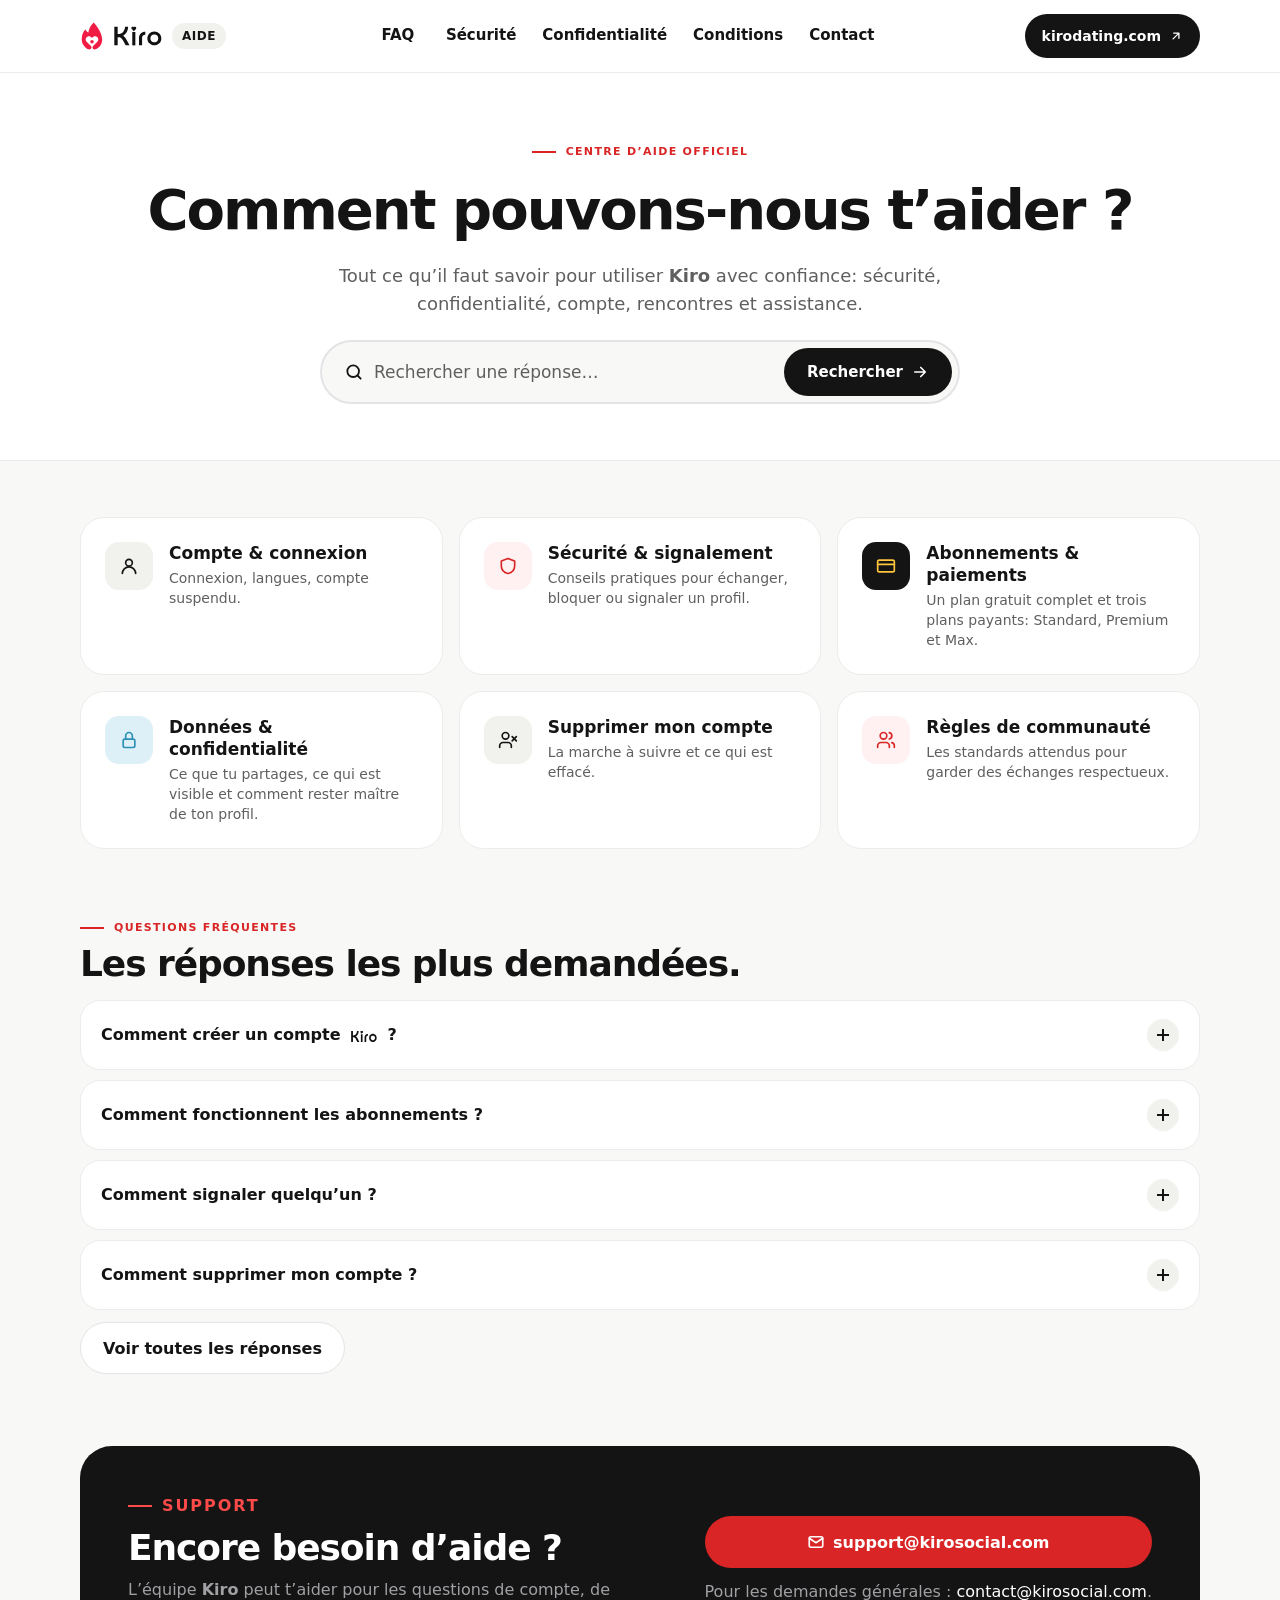
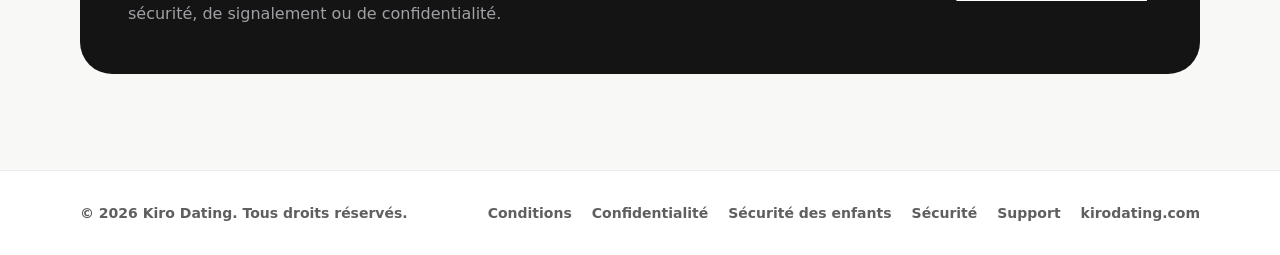
==== commit 3ad4bc76: "feat(aide): porter les corrections SEO de help.patch sur le balisage Kiro Solid Branche optionnelle " ====
--- a/index.html
+++ b/index.html
@@ -6,14 +6,12 @@
     <meta name="theme-color" content="#ffffff" />
     <meta
       name="description"
-      content="Centre d'aide Kiro: sécurité, conditions d'utilisation, compte, données et support."
+      content="Centre d'aide officiel de Kiro, l'app de rencontre pour se voir en vrai : compte, sécurité, signalement, abonnements, confidentialité et support."
     />
-    <title>Kiro Help Center</title>
+    <title>Centre d'aide Kiro — compte, sécurité et abonnements</title>
     <link rel="canonical" href="https://aide.kirodating.com/" />
     <link rel="icon" href="/assets/img/kiro-symbol.svg" type="image/svg+xml" />
-    <link rel="preconnect" href="https://fonts.googleapis.com" />
-    <link rel="preconnect" href="https://fonts.gstatic.com" crossorigin />
-    <link rel="stylesheet" href="https://fonts.googleapis.com/css2?family=Inter:wght@400..900&amp;display=swap" />
+    <link rel="preload" href="/assets/fonts/inter-latin-wght-normal.woff2" as="font" type="font/woff2" crossorigin />
     <link rel="stylesheet" href="/assets/css/styles.css" />
     <script src="/assets/js/main.js" defer></script>
   </head>
@@ -71,11 +69,14 @@
               id="hero-search"
               name="q"
               type="search"
-              placeholder="Compte, signalement, abonnement…"
+              placeholder="Rechercher une réponse…"
               autocomplete="off"
               enterkeyhint="search"
             />
-            <button class="btn btn-ink" type="submit">Rechercher</button>
+            <button class="btn btn-ink search-go" type="submit">
+              <span class="search-go-txt">Rechercher</span>
+              <svg width="18" height="18" viewBox="0 0 24 24" fill="none" stroke="currentColor" stroke-width="2.2" stroke-linecap="round" stroke-linejoin="round" aria-hidden="true"><path d="M5 12h14M13 6l6 6-6 6" /></svg>
+            </button>
           </form>
         </div>
       </section>
@@ -138,8 +139,8 @@
               <summary><span class="qa-q">Comment créer un compte
                 <span class="kiro-wordmark kiro-wordmark--inline" role="img" aria-label="Kiro"></span> ?</span></summary>
               <p>
-                Télécharge l’application, choisis ton mode de connexion, puis
-                complète les étapes de vérification et de profil.
+                Télécharge l’application, connecte-toi avec Google (ou Apple
+                sur iPhone), puis complète ton profil.
               </p>
             </details>
             <details class="qa">
--- a/assets/css/styles.css
+++ b/assets/css/styles.css
@@ -84,26 +84,6 @@
   --kiro-btn-h: 56px;
   --kiro-badge-h: 60px;
   --kiro-header-h: 76px;
-
-  /* Anciennes variables du site, rattachées aux jetons */
-  --ink: var(--kiro-ink);
-  --muted: var(--kiro-text-2);
-  --paper: var(--kiro-page);
-  --soft: var(--kiro-canvas);
-  --soft-2: var(--kiro-surface-alt);
-  --line: var(--kiro-hairline);
-  --line-strong: var(--kiro-control);
-  --coral: var(--kiro-red-action);
-  --coral-dark: var(--kiro-red-action);
-  --rose: var(--kiro-red-soft);
-  --teal: var(--kiro-ice-ink);
-  --mint: var(--kiro-ice-soft);
-  --gold: var(--kiro-warning);
-  --shadow: none;
-  --shadow-soft: none;
-  --kiro-red-500: var(--kiro-red);
-  --kiro-red-600: var(--kiro-red-action);
-  --kiro-gradient: var(--kiro-red-action);
 }
 
 @media (prefers-reduced-motion: reduce) {
@@ -117,1075 +97,6 @@
   }
 }
 
-body.menu-open {
-  overflow: hidden;
-}
-
-.section-inner {
-  width: min(1120px, calc(100% - 2rem));
-  margin: 0 auto;
-}
-
-.page-hero h1 {
-  max-width: 820px;
-  margin: 0 auto;
-  color: var(--ink);
-  font-size: 4rem;
-  line-height: 1;
-}
-
-.page-hero h1,
-.plan-card h3 {
-  display: flex;
-  flex-wrap: wrap;
-  align-items: baseline;
-  gap: 0.18em 0.28em;
-}
-
-.kiro-wordmark {
-  display: inline-block;
-  flex: 0 0 auto;
-  width: 2.4em;
-  height: 0.72em;
-  background: url("../img/kiro-wordmark.svg") center / contain no-repeat;
-  vertical-align: -0.08em;
-}
-
-.kiro-wordmark--heading {
-  width: 2.32em;
-  height: 0.7em;
-}
-
-.kiro-wordmark--inline {
-  width: 2.12em;
-  height: 0.64em;
-  margin-inline: 0.06em;
-}
-
-.hero-search {
-  width: min(620px, 100%);
-  min-height: 3.6rem;
-  display: grid;
-  grid-template-columns: minmax(0, 1fr) auto;
-  align-items: center;
-  gap: 0.5rem;
-  margin: 2rem auto 0;
-  padding: 0.38rem;
-  background: rgba(255, 255, 255, 0.94);
-  border: 1px solid var(--line);
-  border-radius: 999px;
-  box-shadow: var(--shadow-soft);
-}
-
-.hero-search input {
-  width: 100%;
-  min-width: 0;
-  padding: 0.85rem 1rem;
-  color: var(--ink);
-  font: inherit;
-  background: transparent;
-  border: 0;
-  outline: 0;
-}
-
-.hero-search button {
-  min-height: 2.8rem;
-  padding: 0.68rem 1rem;
-  color: var(--paper);
-  font: inherit;
-  font-weight: 850;
-  background: var(--ink);
-  border: 0;
-  border-radius: 999px;
-  cursor: pointer;
-}
-
-.hero-search button:hover {
-  background: var(--coral-dark);
-}
-
-.page-actions {
-  display: flex;
-  flex-wrap: wrap;
-  gap: 0.8rem;
-  margin-top: 1.7rem;
-}
-
-.band {
-  padding: 5rem 0;
-}
-
-.band.compact {
-  padding-top: 3rem;
-}
-
-.band.surface {
-  background: var(--soft);
-}
-
-.section-head {
-  display: flex;
-  align-items: end;
-  justify-content: space-between;
-  gap: 2rem;
-  margin-bottom: 2rem;
-}
-
-.section-head h2,
-.content h2,
-.faq-panel h2,
-.contact-panel h2 {
-  margin: 0;
-  color: var(--ink);
-  font-size: 2rem;
-  line-height: 1.15;
-}
-
-.section-head p {
-  max-width: 620px;
-  margin: 0.5rem 0 0;
-  color: var(--muted);
-}
-
-.contact-panel,
-.faq-panel,
-.legal-note,
-.toc,
-.callout,
-.content {
-  border: 1px solid var(--line);
-  background: var(--paper);
-  border-radius: 8px;
-  box-shadow: var(--shadow-soft);
-}
-
-.plan-grid {
-  display: grid;
-  grid-template-columns: repeat(4, minmax(0, 1fr));
-  gap: 1rem;
-}
-
-.plan-card {
-  min-height: 170px;
-  padding: 1.25rem;
-  border: 1px solid var(--line);
-  background: var(--paper);
-  border-radius: 8px;
-  box-shadow: var(--shadow-soft);
-}
-
-.plan-card.is-featured {
-  border-color: var(--ink);
-}
-
-/* Flèches du carrousel : visibles seulement sur mobile */
-
-.plan-card span {
-  color: var(--coral-dark);
-  font-size: 0.76rem;
-  font-weight: 900;
-  text-transform: uppercase;
-}
-
-.plan-card h3 {
-  margin: 0.6rem 0 0.45rem;
-  color: var(--ink);
-  font-size: 1.3rem;
-  line-height: 1.15;
-}
-
-.plan-card p {
-  margin: 0;
-  color: var(--muted);
-}
-
-.form-note {
-  margin: 1rem 0 0;
-  color: var(--muted);
-  font-size: 0.92rem;
-}
-
-.page-hero {
-  position: relative;
-  overflow: hidden;
-  padding: 5.2rem 0 4.2rem;
-  color: var(--ink);
-  background:
-    linear-gradient(180deg, rgba(255, 255, 255, 0.80), rgba(255, 248, 245, 0.95)),
-    url("../img/hero-connection.png") center / cover no-repeat;
-}
-
-.page-hero::after {
-  position: absolute;
-  inset: auto 0 0;
-  height: 3px;
-  content: "";
-  background: var(--kiro-gradient);
-}
-
-.page-hero p {
-  max-width: 720px;
-  margin: 1rem 0 0;
-  color: var(--muted);
-  font-size: 1.1rem;
-}
-
-.page-hero h1 {
-  margin: 0;
-}
-
-.layout {
-  display: grid;
-  grid-template-columns: 280px minmax(0, 1fr);
-  align-items: start;
-  gap: 1.25rem;
-}
-
-.toc {
-  position: sticky;
-  top: 96px;
-  padding: 1rem;
-}
-
-.toc strong {
-  display: block;
-  margin-bottom: 0.75rem;
-}
-
-.toc strong::after {
-  display: block;
-  width: 2.25rem;
-  height: 3px;
-  margin-top: 0.45rem;
-  content: "";
-  border-radius: 999px;
-  background: var(--kiro-gradient);
-}
-
-.toc a {
-  display: block;
-  padding: 0.48rem 0;
-  color: var(--muted);
-  font-weight: 800;
-  text-decoration: none;
-  border-top: 1px solid var(--line);
-}
-
-.toc a:first-of-type {
-  border-top: 0;
-}
-
-.toc a:hover {
-  color: var(--ink);
-}
-
-.content {
-  padding: 2rem;
-}
-
-.content section + section {
-  margin-top: 2.4rem;
-  padding-top: 2.4rem;
-  border-top: 1px solid var(--line);
-}
-
-.content h2 {
-  margin-bottom: 0.75rem;
-}
-
-.content h3 {
-  margin: 1.2rem 0 0.45rem;
-  font-size: 1.1rem;
-}
-
-.content p,
-.content li {
-  color: var(--muted);
-}
-
-.content ul {
-  padding-left: 1.2rem;
-}
-
-.legal-note,
-.callout {
-  padding: 1rem;
-}
-
-.legal-note {
-  margin-bottom: 1rem;
-  color: var(--muted);
-  background: var(--soft);
-}
-
-.key-points {
-  display: grid;
-  grid-template-columns: repeat(3, minmax(0, 1fr));
-  gap: 0.75rem;
-  margin-bottom: 2rem;
-}
-
-.key-point {
-  padding: 1rem;
-  border: 1px solid var(--line);
-  border-radius: 8px;
-  background: #fffdfb;
-}
-
-.key-point strong {
-  display: block;
-  color: var(--ink);
-  line-height: 1.18;
-}
-
-.key-point p {
-  margin: 0.45rem 0 0;
-  color: var(--muted);
-  font-size: 0.92rem;
-  line-height: 1.4;
-}
-
-.callout {
-  margin-top: 1.5rem;
-  border-left: 5px solid var(--kiro-red-600);
-  border-image: var(--kiro-gradient) 1;
-  background: var(--soft);
-}
-
-.support-grid {
-  display: grid;
-  grid-template-columns: minmax(0, 1fr) 340px;
-  gap: 1.25rem;
-  align-items: start;
-}
-
-.faq-panel,
-.contact-panel {
-  padding: 1.2rem;
-}
-
-.support-tools {
-  display: grid;
-  grid-template-columns: minmax(0, 1fr);
-  gap: 1rem;
-  margin: 1.2rem 0;
-}
-
-.search-field label {
-  display: block;
-  margin-bottom: 0.45rem;
-  color: var(--ink);
-  font-weight: 850;
-}
-
-.search-field input {
-  width: 100%;
-  min-height: 2.9rem;
-  padding: 0.75rem 0.85rem;
-  color: var(--ink);
-  font: inherit;
-  background: #fffdfb;
-  border: 1px solid var(--line);
-  border-radius: 8px;
-}
-
-.hero-search input:focus {
-  outline: none;
-}
-
-.hero-search input:focus-visible {
-  outline-offset: -5px;
-}
-
-.faq-item summary:focus-visible {
-  outline: none;
-  box-shadow: inset 0 0 0 2px var(--ink);
-}
-
-.filter-list {
-  display: flex;
-  flex-wrap: wrap;
-  gap: 0.5rem;
-}
-
-.filter-button {
-  min-height: 2.4rem;
-  padding: 0.5rem 0.7rem;
-  color: var(--muted);
-  font-weight: 850;
-  background: var(--soft);
-  border: 1px solid var(--line);
-  border-radius: 8px;
-  cursor: pointer;
-}
-
-.filter-button:hover {
-  color: var(--ink);
-  border-color: var(--line-strong);
-  background: var(--soft-2);
-}
-
-.filter-button.is-active {
-  color: var(--paper);
-  border-color: var(--ink);
-  background: var(--ink);
-}
-
-.result-count {
-  margin: 0 0 0.8rem;
-  color: var(--muted);
-  font-size: 0.94rem;
-}
-
-.faq-list {
-  display: grid;
-  gap: 0.75rem;
-}
-
-.faq-item {
-  border: 1px solid var(--line);
-  background: var(--paper);
-  border-radius: 8px;
-  box-shadow: 0 8px 18px rgba(102, 65, 56, 0.05);
-}
-
-.faq-item[hidden] {
-  display: none;
-}
-
-/* Ancre invisible pour liens directs (#delete-account…) : point de defilement
-   place juste au-dessus de la question, sous l'en-tete collant. */
-
-.faq-anchor {
-  display: block;
-  height: 0;
-  scroll-margin-top: 96px;
-}
-
-/* La question ciblee par une ancre atterrit sous l'en-tete collant. */
-
-.faq-item {
-  scroll-margin-top: 96px;
-}
-
-/* Mise en evidence temporaire (~2,5 s) de la section ouverte via une ancre. */
-
-.faq-item.faq-highlight {
-  animation: faq-highlight 2.6s ease-out 1;
-}
-
-@keyframes faq-highlight {
-  0% {
-    background: color-mix(in srgb, var(--coral) 16%, var(--paper));
-    box-shadow: 0 0 0 3px color-mix(in srgb, var(--coral) 40%, transparent);
-  }
-  70% {
-    background: color-mix(in srgb, var(--coral) 8%, var(--paper));
-    box-shadow: 0 0 0 3px color-mix(in srgb, var(--coral) 18%, transparent);
-  }
-  100% {
-    background: var(--paper);
-    box-shadow: 0 8px 18px rgba(102, 65, 56, 0.05);
-  }
-}
-
-@media (prefers-reduced-motion: reduce) {
-  .faq-item.faq-highlight {
-    animation: none;
-    box-shadow: 0 0 0 3px color-mix(in srgb, var(--coral) 35%, transparent);
-  }
-}
-
-.faq-item summary {
-  min-height: 3.4rem;
-  display: flex;
-  align-items: center;
-  justify-content: flex-start;
-  gap: 1rem;
-  padding: 0.95rem 1rem;
-  color: var(--ink);
-  font-weight: 850;
-  cursor: pointer;
-}
-
-.faq-item summary::after {
-  content: "+";
-  width: 1.55rem;
-  height: 1.55rem;
-  flex: 0 0 auto;
-  margin-left: auto;
-  display: grid;
-  place-items: center;
-  color: var(--ink);
-  background: var(--soft-2);
-  border-radius: 6px;
-}
-
-.faq-item[open] summary::after {
-  content: "-";
-}
-
-.faq-item p {
-  margin: 0;
-  padding: 0 1rem 1rem;
-  color: var(--muted);
-}
-
-.contact-panel {
-  position: sticky;
-  top: 96px;
-}
-
-.contact-panel p {
-  color: var(--muted);
-}
-
-.contact-meta {
-  display: grid;
-  gap: 0.85rem;
-  margin: 1.2rem 0;
-}
-
-.meta-row {
-  display: grid;
-  gap: 0.1rem;
-  padding-bottom: 0.85rem;
-  border-bottom: 1px solid var(--line);
-}
-
-.meta-row span {
-  color: var(--muted);
-  font-size: 0.9rem;
-  font-weight: 850;
-}
-
-.meta-row strong {
-  overflow-wrap: anywhere;
-}
-
-.badge {
-  color: var(--coral-dark);
-  font-size: 0.76rem;
-  font-weight: 900;
-}
-
-.footer {
-  padding: 2rem 0;
-  color: var(--muted);
-  background: var(--paper);
-  border-top: 1px solid var(--line);
-}
-
-.footer .section-inner {
-  display: flex;
-  flex-wrap: wrap;
-  align-items: center;
-  justify-content: space-between;
-  gap: 1rem;
-}
-
-.footer a {
-  color: var(--ink);
-}
-
-@media (max-width: 960px) {
-  .plan-grid {
-    grid-template-columns: repeat(2, minmax(0, 1fr));
-  }
-
-  .support-grid,
-  .layout {
-    grid-template-columns: 1fr;
-  }
-
-  .toc,
-  .contact-panel {
-    position: static;
-  }
-}
-
-@media (max-width: 860px) {
-  .page-hero h1 {
-    font-size: 3rem;
-  }
-
-  .page-hero p {
-    font-size: 1rem;
-  }
-
-  .section-head {
-    display: block;
-  }
-}
-
-@media (max-width: 620px) {
-  .section-inner {
-    width: min(100% - 1.35rem, 1120px);
-  }
-
-  .page-hero {
-    padding: 2.5rem 0 2.2rem;
-    background:
-      linear-gradient(180deg, rgba(255, 255, 255, 0.92), rgba(247, 242, 238, 0.98)),
-      url("../img/hero-connection.png") center / cover no-repeat;
-  }
-
-  .page-hero h1 {
-    font-size: 2.05rem;
-    line-height: 1.08;
-    gap: 0.12em 0.22em;
-  }
-
-  .page-hero p {
-    margin-top: 0.8rem;
-    line-height: 1.55;
-  }
-
-  .page-actions {
-    display: grid;
-    grid-template-columns: 1fr 1fr;
-    gap: 0.6rem;
-    margin-top: 1.25rem;
-  }
-
-  .hero-search {
-    grid-template-columns: 1fr;
-    border-radius: 14px;
-  }
-
-  .hero-search button {
-    width: 100%;
-    border-radius: 10px;
-  }
-
-  .band {
-    padding: 2.25rem 0;
-  }
-
-  .band.compact {
-    padding-top: 2rem;
-  }
-
-  .section-head {
-    margin-bottom: 1.15rem;
-  }
-
-  .section-head h2,
-  .content h2,
-  .faq-panel h2,
-  .contact-panel h2 {
-    font-size: 1.55rem;
-    line-height: 1.18;
-  }
-
-  .plan-grid {
-    grid-template-columns: 1fr;
-  }
-
-  .faq-panel,
-  .contact-panel {
-    padding: 1rem;
-  }
-
-  .content {
-    padding: 1rem;
-  }
-
-  .content section + section {
-    margin-top: 1.45rem;
-    padding-top: 1.45rem;
-  }
-
-  .content h2 {
-    font-size: 1.28rem;
-  }
-
-  .content h3 {
-    font-size: 1rem;
-  }
-
-  .content ul {
-    padding-left: 1rem;
-  }
-
-  .legal-note,
-  .callout {
-    padding: 0.85rem;
-  }
-
-  .key-points {
-    grid-template-columns: 1fr;
-    gap: 0.6rem;
-    margin-bottom: 1.4rem;
-  }
-
-  .key-point {
-    padding: 0.85rem;
-  }
-
-  .toc {
-    position: sticky;
-    top: 58px;
-    z-index: 20;
-    display: flex;
-    gap: 0.45rem;
-    align-items: center;
-    overflow-x: auto;
-    margin: -0.25rem -0.675rem 0;
-    padding: 0.65rem 0.675rem;
-    background: rgba(255, 255, 255, 0.96);
-    border-right: 0;
-    border-left: 0;
-    border-radius: 0;
-    box-shadow: none;
-    scrollbar-width: none;
-  }
-
-  .toc::-webkit-scrollbar {
-    display: none;
-  }
-
-  .toc strong {
-    flex: 0 0 auto;
-    margin: 0 0.2rem 0 0;
-    color: var(--muted);
-    font-size: 0.76rem;
-    text-transform: uppercase;
-  }
-
-  .toc a,
-  .toc a:first-of-type {
-    flex: 0 0 auto;
-    padding: 0.45rem 0.64rem;
-    color: var(--ink);
-    font-size: 0.84rem;
-    border: 1px solid var(--line);
-    border-radius: 999px;
-    background: var(--paper);
-  }
-
-  .support-grid {
-    gap: 1rem;
-  }
-
-  .support-tools {
-    gap: 0.8rem;
-    margin: 1rem 0;
-  }
-
-  .filter-list {
-    flex-wrap: nowrap;
-    overflow-x: auto;
-    margin-inline: -0.2rem;
-    padding: 0 0.2rem 0.2rem;
-    scrollbar-width: none;
-  }
-
-  .filter-list::-webkit-scrollbar {
-    display: none;
-  }
-
-  .filter-button {
-    flex: 0 0 auto;
-  }
-
-  .faq-list {
-    gap: 0.6rem;
-  }
-
-  .faq-item {
-    box-shadow: none;
-  }
-
-  .faq-item summary {
-    min-height: 3.2rem;
-    gap: 0.55rem;
-    padding: 0.86rem 0.88rem;
-    font-size: 0.96rem;
-    line-height: 1.25;
-  }
-
-  .faq-item summary::after {
-    width: 1.65rem;
-    height: 1.65rem;
-  }
-
-  .faq-item p {
-    padding: 0 0.88rem 0.95rem;
-  }
-
-  .plan-card {
-    min-height: auto;
-    padding: 1rem;
-    box-shadow: none;
-  }
-
-  .plan-card h3 {
-    font-size: 1.18rem;
-  }
-
-  .footer .section-inner {
-    display: grid;
-  }
-}
-
-@media (max-width: 380px) {
-  .page-actions {
-    grid-template-columns: 1fr;
-  }
-
-  .page-hero h1 {
-    font-size: 1.92rem;
-  }
-}
-
-/* ============================================================
-   Héros : cercle animé autour du wordmark + filigrane Kiro
-   ============================================================ */
-
-/* Trait dessiné à la main autour de « Kiro » */
-
-/* Filigrane : symbole Kiro tourné, très léger, coupé par le bord du héros */
-
-/* Sur téléphone, « Kiro » reprend la même police que « Help Center » */
-
-/* Icônes SVG des cartes ressources */
-
-/* ============================================================
-   Raffinements — mobile-first & micro-interactions
-   (restauré — thème clair conservé, base inchangée)
-   ============================================================ */
-
-.hero-search input,
-.search-field input {
-  font-size: max(1rem, 16px);
-}
-
-.filter-button,
-.hero-search button,
-.toc a,
-.plan-card,
-.faq-item,
-.faq-item summary::after {
-  transition:
-    background-color 170ms ease,
-    border-color 170ms ease,
-    color 170ms ease,
-    box-shadow 200ms ease,
-    transform 200ms cubic-bezier(0.2, 0.8, 0.3, 1);
-}
-
-.filter-button:active,
-.hero-search button:active {
-  transform: scale(0.96);
-}
-
-@media (hover: hover) {
-  .plan-card:hover {
-    border-color: var(--line-strong);
-    box-shadow: var(--shadow);
-  }
-}
-
-@media (hover: none) {
-  .faq-item summary:active {
-    background: var(--soft);
-  }
-}
-
-.plan-card {
-  position: relative;
-  overflow: hidden;
-}
-
-.plan-card.is-featured::before {
-  content: "";
-  position: absolute;
-  inset: 0 0 auto;
-  height: 3px;
-  background: linear-gradient(90deg, var(--coral), var(--coral-dark));
-}
-
-.faq-item[open] {
-  border-color: var(--line-strong);
-}
-
-.faq-item[open] summary::after {
-  content: "+";
-  color: var(--coral-dark);
-  background: var(--rose);
-  transform: rotate(45deg);
-}
-
-@supports (interpolate-size: allow-keywords) {
-  .faq-item::details-content {
-    opacity: 0;
-    block-size: 0;
-    overflow-y: clip;
-    transition:
-      content-visibility 240ms allow-discrete,
-      opacity 240ms ease,
-      block-size 240ms ease;
-  }
-
-  .faq-item[open]::details-content {
-    opacity: 1;
-    block-size: auto;
-  }
-}
-
-@media (max-width: 860px) {
-  body.menu-open::before {
-    content: "";
-    position: fixed;
-    inset: 0;
-    z-index: 25;
-    background: rgba(23, 21, 21, 0.34);
-    -webkit-backdrop-filter: blur(2px);
-    backdrop-filter: blur(2px);
-  }
-}
-
-/* Questions FAQ : texte fluide, indicateur positionné à droite */
-
-.faq-item summary {
-  display: block;
-  position: relative;
-  padding-right: 3.2rem;
-}
-
-.faq-item summary::after {
-  position: absolute;
-  top: 50%;
-  right: 0.95rem;
-  margin-left: 0;
-  transform: translateY(-50%);
-}
-
-.faq-item[open] summary::after {
-  transform: translateY(-50%) rotate(45deg);
-}
-
-/* ============================================================
-   Mobile ≤ 620px : rendu « application »
-   ============================================================ */
-
-@media (max-width: 620px) {
-  .hero-search {
-    padding: 0.45rem;
-    border-radius: 18px;
-  }
-
-  .hero-search input {
-    min-height: 2.9rem;
-    padding: 0.8rem 0.95rem;
-  }
-
-  .hero-search button {
-    min-height: 3.05rem;
-    font-size: 1rem;
-    border-radius: 12px;
-  }
-
-  .plan-grid {
-    display: flex;
-    gap: 0.7rem;
-    margin-inline: -0.675rem;
-    padding: 0.2rem 0.675rem 0.55rem;
-    overflow-x: auto;
-    scroll-snap-type: x mandatory;
-    -webkit-overflow-scrolling: touch;
-    scrollbar-width: none;
-  }
-
-  .plan-grid::-webkit-scrollbar {
-    display: none;
-  }
-
-  .plan-card {
-    flex: 0 0 min(78vw, 300px);
-    min-height: 0;
-    scroll-snap-align: center;
-    box-shadow: var(--shadow-soft);
-  }
-
-  .faq-item summary {
-    min-height: 3.5rem;
-    padding: 0.95rem 1rem;
-    font-size: 1rem;
-  }
-
-  .faq-item summary::after {
-    width: 1.8rem;
-    height: 1.8rem;
-    border-radius: 8px;
-  }
-
-  .faq-item p {
-    padding: 0 1rem 1rem;
-  }
-
-  .footer {
-    padding: 1.8rem 0 calc(1.8rem + env(safe-area-inset-bottom));
-  }
-
-  .footer .section-inner {
-    justify-items: center;
-    text-align: center;
-    gap: 0.9rem;
-  }
-}
-
-/* ── Finitions (octobre 2026) ──────────────────────────────────────────────
-   Corrections ciblées, sans changement d'identité visuelle. */
-
-/* FAQ : l'indicateur « + » est positionné en absolu à droite ; certaines
-   règles responsive réinitialisaient le padding droit (16px), si bien que le
-   texte des questions passait sous l'indicateur sur mobile. */
-
-.faq-item summary {
-  padding-right: 3.4rem;
-}
-
-/* FAQ (support) : les ancres de liens directs (#delete-account,
-   #account-deletion) sont des éléments de hauteur nulle placés dans la liste ;
-   chacune ajoutait un intervalle, d'où un écart triple avant « Comment
-   supprimer mon compte ? ». En flex, une marge négative les neutralise sans
-   toucher au point de défilement. */
-
-.faq-list {
-  display: flex;
-  flex-direction: column;
-}
-
-.faq-list > .faq-anchor {
-  margin-bottom: -0.75rem;
-}
-
-@media (max-width: 620px) {
-  .faq-list > .faq-anchor {
-    margin-bottom: -0.6rem;
-  }
-}
-
-/* Page 404 : l'en-tête occupe la hauteur utile pour que le pied de page reste
-   en bas de l'écran au lieu de flotter au milieu. */
-
-main > .page-hero:only-child {
-  display: grid;
-  min-height: calc(100svh - 72px - 6.5rem);
-  align-content: center;
-}
-
-/* FAQ ouverte : le « + » pivotait de 45° pour former un « × », mais toute la
-   pastille pivotait aussi et devenait un losange. Même intention (×), pastille
-   droite. */
-
-.faq-item[open] summary::after {
-  content: "\00D7";
-  transform: translateY(-50%);
-}
-
 /* ==========================================================================
    Base
    ========================================================================== */
@@ -1217,7 +128,12 @@
 html {
   -webkit-text-size-adjust: 100%;
   text-size-adjust: 100%;
-  scroll-padding-top: calc(var(--hdr) + 16px);
+}
+
+/* Les ancres atterrissent sous l'en-tête collant. */
+
+main [id] {
+  scroll-margin-top: calc(var(--hdr) + 16px);
 }
 
 @media (prefers-reduced-motion: no-preference) {
@@ -1227,6 +143,9 @@
 }
 
 body {
+  display: flex;
+  flex-direction: column;
+  min-height: 100vh;
   margin: 0;
   font: var(--kiro-body);
   color: var(--kiro-ink);
@@ -1236,6 +155,10 @@
 
 body.menu-open {
   overflow: hidden;
+}
+
+main {
+  flex: 1;
 }
 
 h1,
@@ -1377,6 +300,15 @@
   text-decoration: underline;
 }
 
+.btn-night {
+  background: var(--kiro-night-border);
+  color: var(--kiro-page);
+}
+
+.btn-night:hover {
+  background: var(--kiro-ink-2);
+}
+
 .btn-line {
   background: var(--kiro-page); border-color: var(--kiro-control); color: var(--kiro-ink);
 }
@@ -1544,6 +476,8 @@
   .nav a {
     display: inline-flex;
     align-items: center;
+    justify-content: center;
+    min-width: var(--kiro-touch);
     min-height: var(--kiro-touch);
     font-size: 15px;
     font-weight: 600;
@@ -2021,3 +955,820 @@
     grid-template-columns: repeat(3, minmax(0, 1fr));
   }
 }
+
+/* ==========================================================================
+   Support : en-tête de page, plans, FAQ filtrable, contact
+   ========================================================================== */
+
+.page-head {
+  padding: 28px 0 24px;
+  background: var(--kiro-page);
+  border-bottom: 1px solid var(--kiro-hairline);
+}
+
+.page-head h1 {
+  display: flex;
+  flex-wrap: wrap;
+  align-items: baseline;
+  gap: 0.1em 0.28em;
+  margin-top: 12px;
+  font-size: 34px;
+  font-weight: 900;
+  line-height: 38px;
+  letter-spacing: -0.035em;
+}
+
+.page-head .lead {
+  max-width: 640px;
+  margin-top: 12px;
+  color: var(--kiro-text-2);
+  font-size: 16px;
+  line-height: 24px;
+}
+
+.page-actions {
+  display: flex;
+  flex-wrap: wrap;
+  gap: 10px;
+  margin-top: 20px;
+}
+
+.kiro-wordmark {
+  display: inline-block;
+  flex: 0 0 auto;
+  width: 2.32em;
+  height: 0.7em;
+  background: url("../img/kiro-wordmark.svg") center / contain no-repeat;
+  vertical-align: -0.08em;
+}
+
+/* Plans : rangée défilante sur mobile, grille ensuite */
+
+.plans-head p:last-child {
+  color: var(--kiro-text-2);
+  font-size: 15px;
+  line-height: 23px;
+}
+
+.plan-grid {
+  display: grid;
+  grid-auto-columns: minmax(232px, 78%);
+  grid-auto-flow: column;
+  gap: 12px;
+  margin-inline: calc(-1 * var(--g));
+  padding: 2px var(--g) 8px;
+  overflow-x: auto;
+  overscroll-behavior-x: contain;
+  scroll-padding-inline: var(--g);
+  scroll-snap-type: x mandatory;
+}
+
+.plan-card {
+  display: flex;
+  flex-direction: column;
+  gap: 8px;
+  padding: 20px;
+  border: 1px solid var(--kiro-hairline);
+  border-radius: var(--kiro-radius-card);
+  background: var(--kiro-page);
+  scroll-snap-align: start;
+}
+
+.plan-card.is-featured {
+  border-color: var(--kiro-ink);
+}
+
+.plan-card > span:first-child {
+  display: inline-flex;
+  align-items: center;
+  gap: 8px;
+  color: var(--kiro-text-2);
+  font-size: 12px;
+  font-weight: 700;
+  letter-spacing: 0.08em;
+  text-transform: uppercase;
+}
+
+.plan-card > span:first-child::before {
+  content: "";
+  width: 10px;
+  height: 10px;
+  border-radius: 50%;
+  background: var(--kiro-plan-free);
+}
+
+.plan-card:nth-child(2) > span:first-child::before {
+  background: var(--kiro-plan-standard);
+}
+
+.plan-card:nth-child(3) > span:first-child::before {
+  background: var(--kiro-plan-premium);
+}
+
+.plan-card:nth-child(4) > span:first-child::before {
+  background: var(--kiro-plan-max);
+}
+
+.plan-card h3 {
+  font-size: 20px;
+  font-weight: 800;
+  line-height: 26px;
+  letter-spacing: -0.02em;
+}
+
+.plan-card p {
+  color: var(--kiro-text-2);
+  font-size: 15px;
+  line-height: 23px;
+}
+
+/* FAQ */
+
+.faq-grid {
+  display: grid;
+  gap: 12px;
+}
+
+.faq-side {
+  display: flex;
+  flex-direction: column;
+  gap: 12px;
+  min-width: 0;
+}
+
+.faq-side h2 {
+  font-size: 24px;
+  font-weight: 800;
+  line-height: 30px;
+  letter-spacing: -0.02em;
+}
+
+.faq-tools {
+  display: flex;
+  flex-direction: column;
+  gap: 12px;
+}
+
+.search-field {
+  padding-right: 18px;
+}
+
+.filters {
+  display: flex;
+  gap: 8px;
+  margin-inline: calc(-1 * var(--g));
+  padding: 2px var(--g);
+  overflow-x: auto;
+  scrollbar-width: none;
+}
+
+.filter {
+  display: inline-flex;
+  flex-shrink: 0;
+  align-items: center;
+  justify-content: space-between;
+  gap: 8px;
+  min-height: var(--kiro-touch);
+  padding: 0 16px;
+  border: 1px solid var(--kiro-control);
+  border-radius: var(--kiro-radius-chip);
+  background: var(--kiro-page);
+  font-size: 14px;
+  font-weight: 600;
+  cursor: pointer;
+  transition: background-color var(--kiro-duration-fast), border-color var(--kiro-duration-fast);
+}
+
+.filter:hover {
+  border-color: var(--kiro-ink);
+}
+
+/* Actif : rouge plein. #D92525 et non #F72C25 : texte blanc 14–15 px (AA). */
+
+.filter[aria-pressed="true"] {
+  border-color: var(--kiro-red-action);
+  background: var(--kiro-red-action);
+  color: var(--kiro-page);
+  font-weight: 700;
+}
+
+.filter-n {
+  font-size: 13px;
+  font-weight: 700;
+}
+
+.faq-main {
+  display: flex;
+  flex-direction: column;
+  gap: 10px;
+  min-width: 0;
+}
+
+.faq-count {
+  min-height: 20px;
+  color: var(--kiro-text-2);
+  font-size: 14px;
+  font-weight: 600;
+}
+
+.qa[hidden] {
+  display: none;
+}
+
+.faq-anchor {
+  display: block;
+  margin-bottom: -10px; /* annule l'espacement de la liste : ancre invisible */
+}
+
+.qa.is-target {
+  border-color: var(--kiro-red-action);
+  box-shadow: 0 0 0 3px var(--kiro-red-soft);
+}
+
+/* Suppression de compte (exigence Google Play) : encadré doux une fois ouvert */
+
+.qa-key[open] {
+  border-color: var(--kiro-red-soft);
+  background: var(--kiro-red-soft);
+}
+
+.faq-empty {
+  padding: 28px;
+  border: 1px dashed var(--kiro-control);
+  border-radius: 20px;
+  background: var(--kiro-page);
+  color: var(--kiro-text-2);
+  font-size: 15px;
+  text-align: center;
+}
+
+.faq-empty a {
+  color: var(--kiro-red-action);
+}
+
+.faq-empty[hidden] {
+  display: none;
+}
+
+/* Contact (support) */
+
+.contact-meta {
+  display: flex;
+  flex-direction: column;
+  gap: 14px;
+}
+
+.meta-row {
+  display: flex;
+  flex-direction: column;
+  gap: 6px;
+}
+
+.meta-row span {
+  color: var(--kiro-night-text-2);
+  font-size: 12px;
+  font-weight: 700;
+  letter-spacing: 0.08em;
+  text-transform: uppercase;
+}
+
+.meta-row .btn {
+  width: 100%;
+}
+
+.contact-card .form-note {
+  font-size: 14px;
+}
+
+@media (min-width: 768px) {
+  .page-head {
+    padding: 56px 0 48px;
+  }
+
+  .page-head h1 {
+    font-size: 48px; line-height: 52px;
+  }
+
+  .page-head .lead {
+    font-size: 18px; line-height: 28px;
+  }
+
+  .plans-head {
+    flex-direction: row; flex-wrap: wrap; align-items: flex-end; justify-content: space-between; column-gap: 32px;
+  }
+
+  .plans-head p:last-child {
+    max-width: 520px; font-size: 16px; line-height: 24px;
+  }
+
+  .plan-grid {
+    grid-auto-flow: row; grid-template-columns: repeat(2, minmax(0, 1fr)); gap: 16px; margin: 0; padding: 0; overflow: visible;
+  }
+
+  .faq-side h2 {
+    font-size: 36px; line-height: 40px; letter-spacing: -0.03em;
+  }
+
+  .filters {
+    flex-wrap: wrap; margin: 0; padding: 0; overflow: visible;
+  }
+
+  .contact-grid {
+    display: grid; grid-template-columns: minmax(0, 1fr) minmax(260px, 340px); gap: 16px 40px; align-items: center;
+  }
+
+  .contact-grid .contact-meta {
+    grid-column: 2; grid-row: 1 / span 2;
+  }
+
+  .meta-row .btn {
+    width: auto;
+  }
+}
+
+@media (min-width: 1024px) {
+  .page-head h1 {
+    font-size: 56px; line-height: 60px;
+  }
+
+  .plan-grid {
+    grid-template-columns: repeat(4, minmax(0, 1fr));
+  }
+
+  .faq-grid {
+    grid-template-columns: minmax(0, 0.36fr) minmax(0, 1fr); gap: 40px; align-items: start;
+  }
+
+  .faq-side {
+    position: sticky; top: calc(var(--hdr) + 24px);
+  }
+
+  .filters {
+    flex-direction: column; gap: 6px; padding-top: 6px;
+  }
+
+  .filter {
+    min-height: 48px; border-color: var(--kiro-hairline); border-radius: 14px; font-size: 15px; font-weight: 700;
+  }
+
+  .faq-main {
+    padding-top: 2px;
+  }
+}
+
+/* ==========================================================================
+   Pages légales : colonne de lecture 680 px, sommaire / sélecteur de section
+   ========================================================================== */
+
+body.legal {
+  background: var(--kiro-page);
+}
+
+.legal-head {
+  padding-bottom: 8px;
+  border-bottom: 0;
+}
+
+.legal-head .eyebrow {
+  margin-bottom: -2px;
+}
+
+.legal-head-in {
+  max-width: var(--kiro-reading);
+}
+
+/* Sommaire : liste de liens sans JavaScript ; sélecteur collant avec JavaScript */
+
+.toc {
+  margin: 16px 0 0;
+}
+
+.toc-title {
+  margin-bottom: 8px;
+  color: var(--kiro-text-2);
+  font-size: 12px;
+  font-weight: 700;
+  letter-spacing: 0.12em;
+  text-transform: uppercase;
+}
+
+.toc-list {
+  display: flex;
+  flex-wrap: wrap;
+  gap: 8px;
+  margin: 0;
+  padding: 0;
+  list-style: none;
+  counter-reset: toc;
+}
+
+.toc-list a {
+  display: flex;
+  align-items: center;
+  gap: 10px;
+  min-height: var(--kiro-touch);
+  padding: 0 14px;
+  border: 1px solid var(--kiro-control);
+  border-radius: var(--kiro-radius-chip);
+  color: var(--kiro-ink);
+  font-size: 14px;
+  font-weight: 600;
+  text-decoration: none;
+}
+
+.toc-list a::before {
+  counter-increment: toc;
+  content: counter(toc);
+  min-width: 16px;
+  color: var(--kiro-red-action);
+  font-size: 12px;
+  font-weight: 800;
+}
+
+.toc-list a:hover,
+.toc-list a[aria-current] {
+  color: var(--kiro-red-action);
+}
+
+.toc-list a[aria-current] {
+  background: var(--kiro-red-soft);
+}
+
+.toc-toggle {
+  display: none;
+  align-items: center;
+  justify-content: space-between;
+  width: 100%;
+  height: 48px;
+  padding: 0 14px;
+  border: 1px solid var(--kiro-control);
+  border-radius: 14px;
+  background: var(--kiro-canvas);
+  font-size: 14px;
+  font-weight: 700;
+  text-align: left;
+  cursor: pointer;
+}
+
+.js .toc-toggle {
+  display: flex;
+}
+
+.toc-toggle svg {
+  flex-shrink: 0;
+  transition: transform var(--kiro-duration-fast);
+}
+
+.toc.is-open .toc-toggle svg {
+  transform: rotate(180deg);
+}
+
+.toc-pos {
+  color: var(--kiro-red-action);
+}
+
+@media (max-width: 1023.98px) {
+  .js .toc {
+    position: sticky;
+    top: var(--hdr);
+    z-index: 40;
+    margin: 16px calc(-1 * var(--g)) 0;
+    padding: 10px var(--g);
+    border-bottom: 1px solid var(--kiro-hairline);
+    background: var(--kiro-page);
+  }
+
+  .js .toc .toc-title,
+  .js .toc .toc-list {
+    display: none;
+  }
+
+  .js .toc.is-open .toc-list {
+    display: block;
+    max-height: calc(100vh - var(--hdr) - 96px);
+    margin-top: 8px;
+    padding: 6px;
+    overflow-y: auto;
+    overscroll-behavior: contain;
+    border: 1px solid var(--kiro-hairline);
+    border-radius: 16px;
+    background: var(--kiro-page);
+    box-shadow: var(--kiro-shadow-float);
+  }
+
+  .js .toc .toc-list a {
+    border: 0;
+    border-radius: 12px;
+    font-size: 15px;
+  }
+
+  /* Les sections atterrissent sous l'en-tête ET le sélecteur collants */
+
+  .content > section[id] {
+    scroll-margin-top: calc(var(--hdr) + 84px);
+  }
+}
+
+/* Corps du texte légal */
+
+.content {
+  max-width: var(--kiro-reading);
+  padding-bottom: 48px;
+  color: var(--kiro-body-text);
+  font-size: 17px;
+  line-height: 28px;
+}
+
+.content > section {
+  padding-top: 32px;
+}
+
+.content section > * + *,
+.content li > * + * {
+  margin-top: 14px;
+}
+
+.content h2 {
+  display: flex;
+  align-items: baseline;
+  gap: 10px;
+  color: var(--kiro-ink);
+  font-size: 22px;
+  font-weight: 800;
+  line-height: 28px;
+  letter-spacing: -0.02em;
+}
+
+.sec-num {
+  flex-shrink: 0;
+  color: var(--kiro-red-action);
+  font-size: 15px;
+  font-weight: 800;
+}
+
+.content h3 {
+  margin-top: 22px;
+  color: var(--kiro-ink);
+  font-size: 18px;
+  font-weight: 800;
+  line-height: 26px;
+}
+
+.content ul {
+  padding-left: 22px;
+}
+
+.content li + li {
+  margin-top: 8px;
+}
+
+.content li::marker {
+  color: var(--kiro-red-action);
+}
+
+.content a {
+  color: var(--kiro-red-action);
+  overflow-wrap: anywhere;
+}
+
+.content a:hover {
+  color: var(--kiro-ink);
+}
+
+.content .btn {
+  text-decoration: none;
+}
+
+.content .btn-ink,
+.content .btn-ink:hover {
+  color: var(--kiro-page);
+}
+
+.content .btn-line,
+.content .top-link {
+  color: var(--kiro-ink);
+}
+
+.legal-note {
+  margin-top: 20px;
+  padding: 12px 14px;
+  border: 1px solid var(--kiro-hairline);
+  border-radius: 16px;
+  background: var(--kiro-canvas);
+  color: var(--kiro-text-2);
+  font-size: 14px;
+  line-height: 22px;
+}
+
+/* « L'essentiel » : points clés déjà présents dans la page */
+
+.essentiel {
+  display: flex;
+  flex-direction: column;
+  gap: 12px;
+  margin-top: 16px;
+  padding: 18px;
+  border: 1px solid var(--kiro-hairline);
+  border-radius: 22px;
+  background: var(--kiro-canvas);
+}
+
+.ess-title {
+  color: var(--kiro-red-action);
+  font-size: 12px;
+  font-weight: 800;
+  letter-spacing: 0.12em;
+  text-transform: uppercase;
+}
+
+.content .key-points {
+  display: flex;
+  flex-direction: column;
+  gap: 12px;
+  margin: 0;
+  padding: 0;
+  list-style: none;
+}
+
+.key-point,
+.content .key-point + .key-point,
+.content .key-point > * + * {
+  margin-top: 0;
+}
+
+.key-point {
+  display: flex;
+  gap: 12px;
+  color: var(--kiro-ink);
+  font-size: 15px;
+  line-height: 22px;
+}
+
+.key-point strong {
+  display: block;
+  font-weight: 800;
+}
+
+.key-point p {
+  color: var(--kiro-ink-2);
+}
+
+.ess-ico {
+  display: grid;
+  flex-shrink: 0;
+  place-items: center;
+  width: 32px;
+  height: 32px;
+  border-radius: 10px;
+  color: var(--kiro-page);
+  font-size: 13px;
+  font-weight: 800;
+}
+
+.ess-ink {
+  background: var(--kiro-ink);
+}
+
+.ess-red {
+  background: var(--kiro-red);
+}
+
+.ess-ice {
+  background: var(--kiro-ice);
+}
+
+/* Précédent / suivant entre sections (mobile) */
+
+.sec-nav {
+  display: flex;
+  gap: 10px;
+  padding-top: 20px;
+}
+
+.sec-nav .btn {
+  flex: 1;
+  min-height: 52px;
+  padding: 0 12px;
+  border-radius: 16px;
+  font-size: 14px;
+  text-align: center;
+}
+
+.sec-nav .btn-ink:only-child {
+  margin-left: auto;
+  flex: 0 1 50%;
+}
+
+.ask {
+  display: flex;
+  flex-direction: column;
+  gap: 8px;
+  margin-top: 40px;
+  padding: 18px;
+  border-radius: 22px;
+  background: var(--kiro-red-soft);
+  font-size: 15px;
+  line-height: 22px;
+}
+
+.ask-title {
+  color: var(--kiro-ink);
+  font-size: 16px;
+  font-weight: 800;
+}
+
+.top-link {
+  display: inline-flex;
+  align-items: center;
+  min-height: var(--kiro-touch);
+  margin-top: 16px;
+  color: var(--kiro-text-2);
+  font-size: 14px;
+  font-weight: 600;
+}
+
+@media (min-width: 768px) {
+  .legal-head {
+    padding-bottom: 16px;
+  }
+
+  .content {
+    font-size: 18px; line-height: 30px;
+  }
+
+  .content h2 {
+    font-size: 26px; line-height: 32px;
+  }
+
+  .essentiel {
+    padding: 22px;
+  }
+}
+
+@media (min-width: 1024px) {
+  .legal-head {
+    padding-top: 56px;
+  }
+
+  .legal-head-in,
+  .legal-layout {
+    display: grid;
+    grid-template-columns: 240px minmax(0, var(--kiro-reading));
+    column-gap: 64px;
+  }
+
+  .legal-head-in {
+    max-width: none;
+  }
+
+  .legal-head-in > * {
+    grid-column: 2;
+  }
+
+  .legal-layout {
+    align-items: start;
+  }
+
+  .toc {
+    position: sticky; top: calc(var(--hdr) + 24px); max-height: calc(100vh - var(--hdr) - 48px); margin-top: 32px; overflow-y: auto;
+  }
+
+  .js .toc-toggle {
+    display: none;
+  }
+
+  .toc-list {
+    display: block;
+  }
+
+  .toc-list a {
+    min-height: var(--kiro-touch); padding: 0 12px; border: 0; border-radius: 12px;
+  }
+
+  .sec-nav {
+    display: none;
+  }
+
+  .content > section {
+    padding-top: 40px;
+  }
+}
+
+/* ==========================================================================
+   Page 404
+   ========================================================================== */
+
+body.plain {
+  background: var(--kiro-page);
+}
+
+.nf {
+  padding: 56px 0;
+  border-bottom: 0;
+}
+
+@media (min-width: 768px) {
+  .nf {
+    padding: 120px 0;
+  }
+}
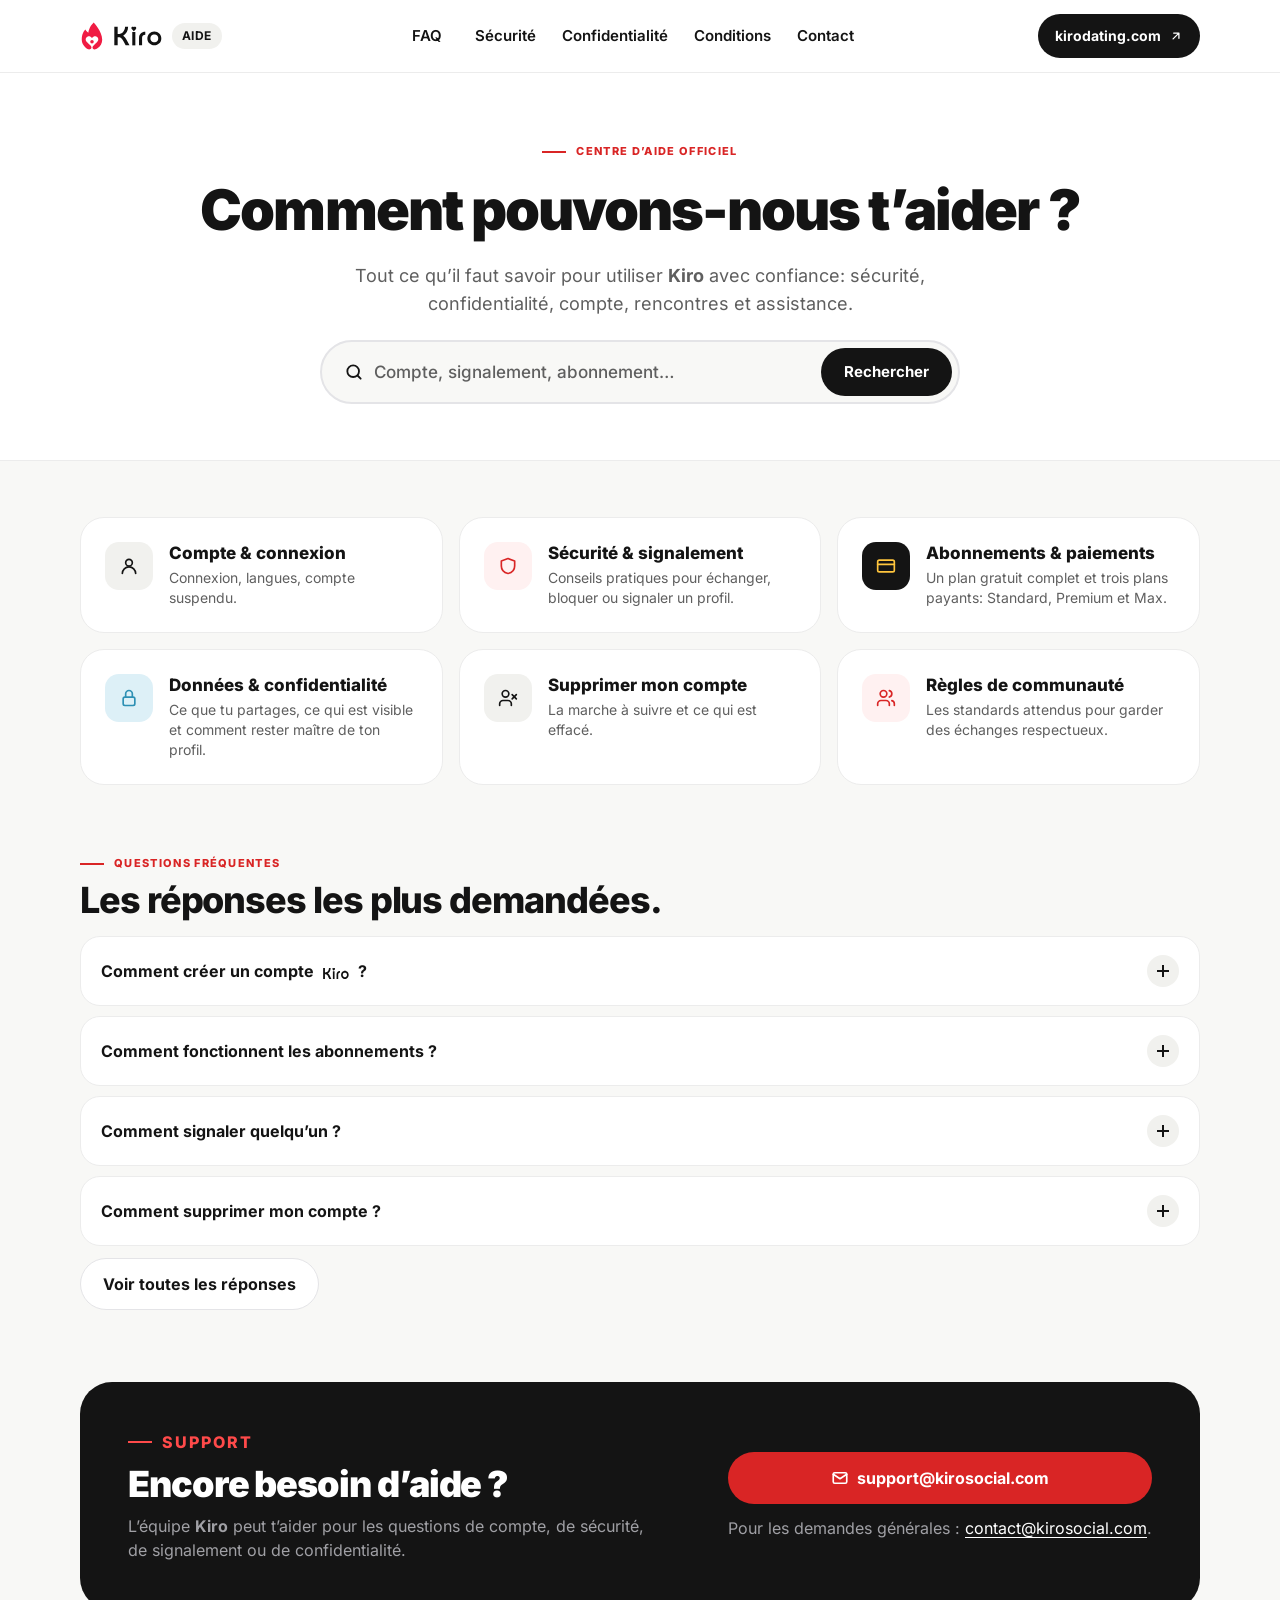
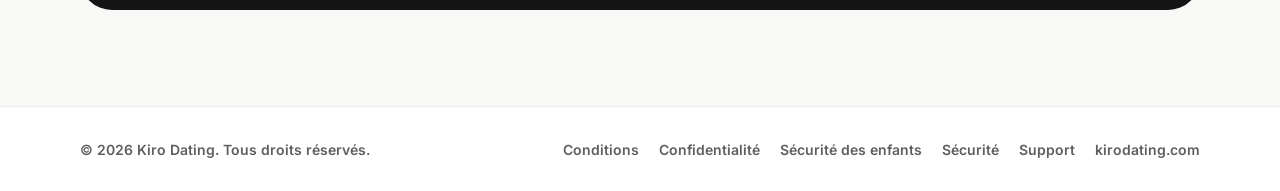
==== commit a7e0ae50: "feat(aide): héberger Inter sur le site, sans requête vers Google Fonts Revue indépendante C-H-01 (ma" ====
--- a/index.html
+++ b/index.html
@@ -6,9 +6,9 @@
     <meta name="theme-color" content="#ffffff" />
     <meta
       name="description"
-      content="Centre d'aide officiel de Kiro, l'app de rencontre pour se voir en vrai : compte, sécurité, signalement, abonnements, confidentialité et support."
+      content="Centre d'aide Kiro: sécurité, conditions d'utilisation, compte, données et support."
     />
-    <title>Centre d'aide Kiro — compte, sécurité et abonnements</title>
+    <title>Kiro Help Center</title>
     <link rel="canonical" href="https://aide.kirodating.com/" />
     <link rel="icon" href="/assets/img/kiro-symbol.svg" type="image/svg+xml" />
     <link rel="preload" href="/assets/fonts/inter-latin-wght-normal.woff2" as="font" type="font/woff2" crossorigin />
@@ -69,14 +69,11 @@
               id="hero-search"
               name="q"
               type="search"
-              placeholder="Rechercher une réponse…"
+              placeholder="Compte, signalement, abonnement…"
               autocomplete="off"
               enterkeyhint="search"
             />
-            <button class="btn btn-ink search-go" type="submit">
-              <span class="search-go-txt">Rechercher</span>
-              <svg width="18" height="18" viewBox="0 0 24 24" fill="none" stroke="currentColor" stroke-width="2.2" stroke-linecap="round" stroke-linejoin="round" aria-hidden="true"><path d="M5 12h14M13 6l6 6-6 6" /></svg>
-            </button>
+            <button class="btn btn-ink" type="submit">Rechercher</button>
           </form>
         </div>
       </section>
@@ -139,8 +136,8 @@
               <summary><span class="qa-q">Comment créer un compte
                 <span class="kiro-wordmark kiro-wordmark--inline" role="img" aria-label="Kiro"></span> ?</span></summary>
               <p>
-                Télécharge l’application, connecte-toi avec Google (ou Apple
-                sur iPhone), puis complète ton profil.
+                Télécharge l’application, choisis ton mode de connexion, puis
+                complète les étapes de vérification et de profil.
               </p>
             </details>
             <details class="qa">
--- a/assets/css/styles.css
+++ b/assets/css/styles.css
@@ -86,6 +86,27 @@
   --kiro-header-h: 76px;
 }
 
+/* Inter (variable, graisses 100–900), hébergée sur le site : aucune requête
+   vers un tiers. Fontsource @fontsource-variable/inter 5.3.0, licence SIL OFL
+   1.1 (assets/fonts/OFL.txt). Sous-ensembles latin et latin étendu. */
+@font-face {
+  font-family: "Inter";
+  font-style: normal;
+  font-weight: 100 900;
+  font-display: swap;
+  src: url("../fonts/inter-latin-wght-normal.woff2") format("woff2");
+  unicode-range: U+0000-00FF, U+0131, U+0152-0153, U+02BB-02BC, U+02C6, U+02DA, U+02DC, U+0304, U+0308, U+0329, U+2000-206F, U+20AC, U+2122, U+2191, U+2193, U+2212, U+2215, U+FEFF, U+FFFD;
+}
+
+@font-face {
+  font-family: "Inter";
+  font-style: normal;
+  font-weight: 100 900;
+  font-display: swap;
+  src: url("../fonts/inter-latin-ext-wght-normal.woff2") format("woff2");
+  unicode-range: U+0100-02BA, U+02BD-02C5, U+02C7-02CC, U+02CE-02D7, U+02DD-02FF, U+0304, U+0308, U+0329, U+1D00-1DBF, U+1E00-1E9F, U+1EF2-1EFF, U+2020, U+20A0-20AB, U+20AD-20C0, U+2113, U+2C60-2C7F, U+A720-A7FF;
+}
+
 @media (prefers-reduced-motion: reduce) {
   *,
   *::before,
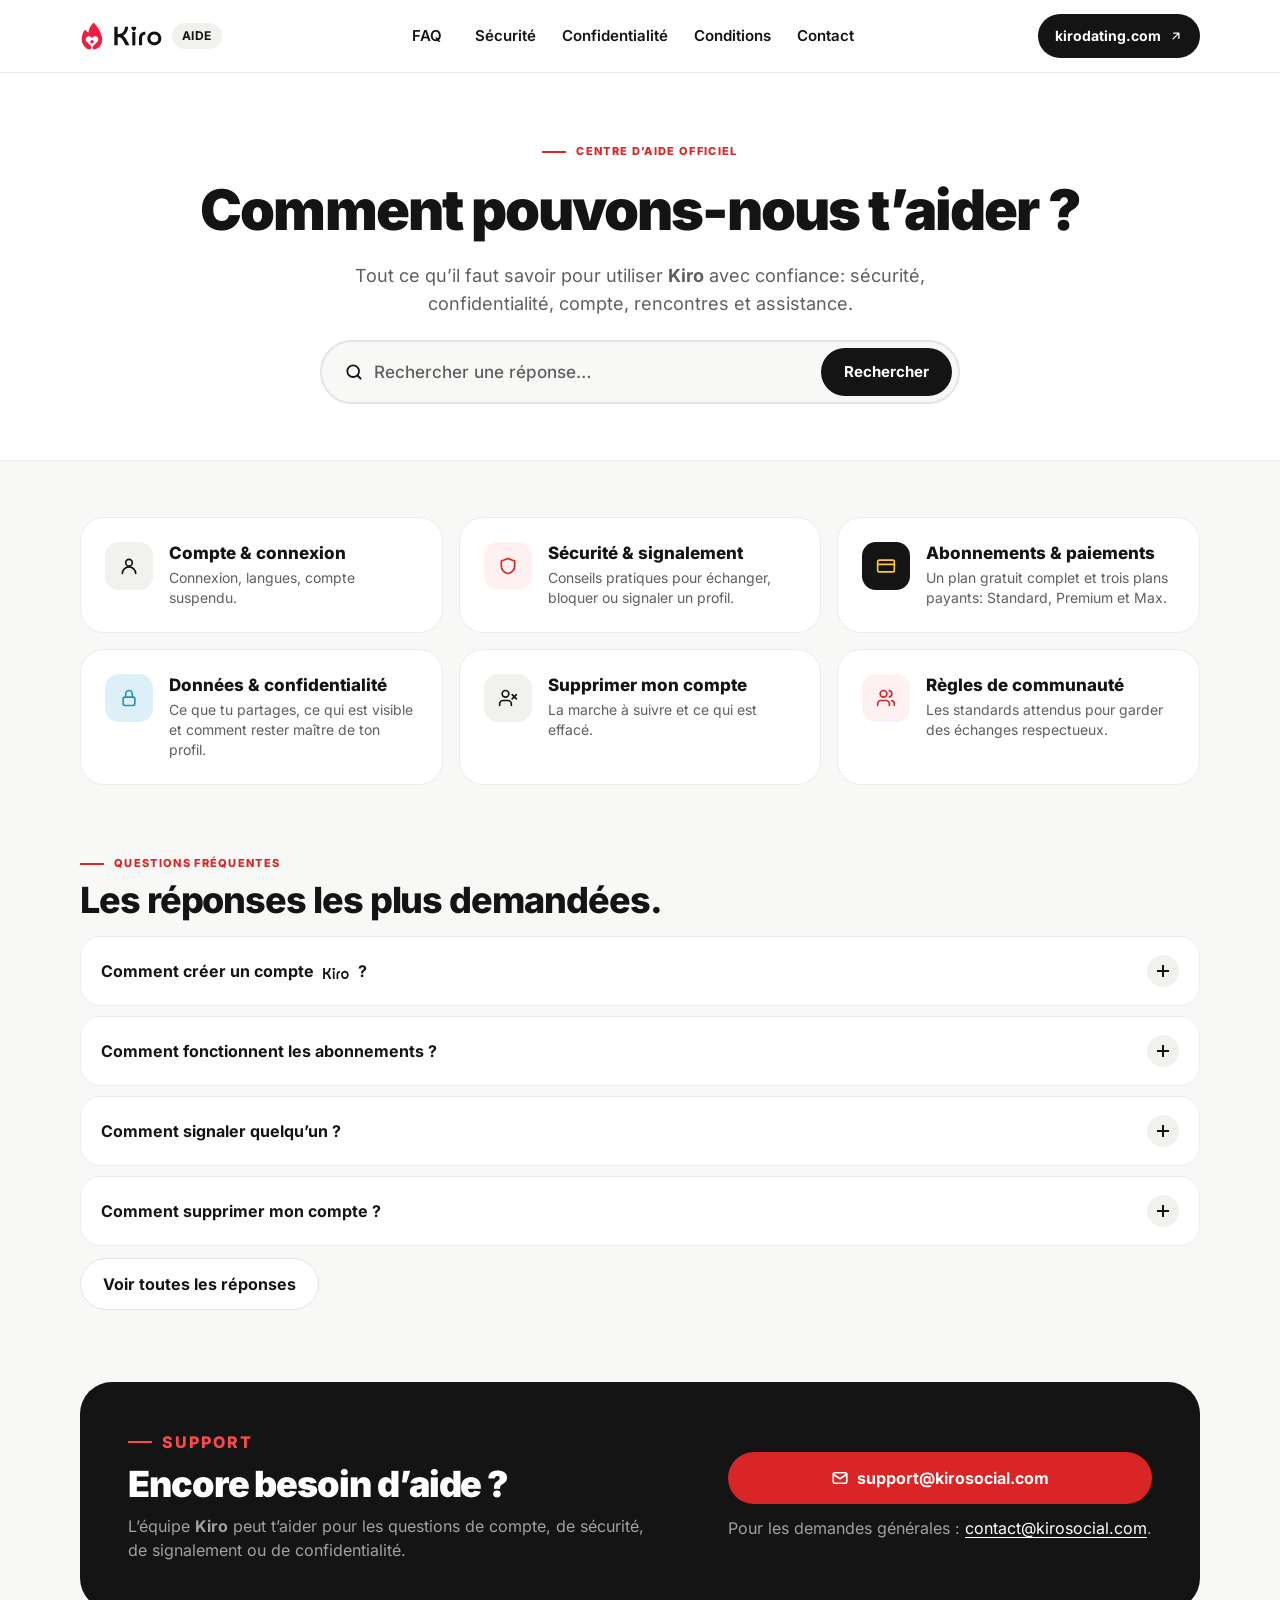
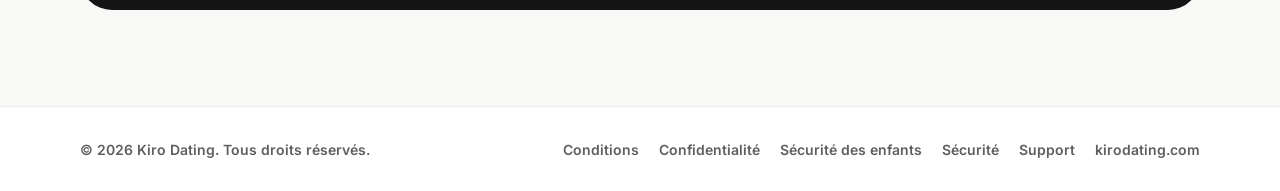
==== commit 6cc85253: "fix(aide): texte indicatif des recherches lisible en entier à toutes les largeurs Revue indépendante" ====
--- a/index.html
+++ b/index.html
@@ -69,11 +69,14 @@
               id="hero-search"
               name="q"
               type="search"
-              placeholder="Compte, signalement, abonnement…"
+              placeholder="Rechercher une réponse…"
               autocomplete="off"
               enterkeyhint="search"
             />
-            <button class="btn btn-ink" type="submit">Rechercher</button>
+            <button class="btn btn-ink search-go" type="submit">
+              <span class="search-go-txt">Rechercher</span>
+              <svg width="18" height="18" viewBox="0 0 24 24" fill="none" stroke="currentColor" stroke-width="2.2" stroke-linecap="round" stroke-linejoin="round" aria-hidden="true"><path d="M5 12h14M13 6l6 6-6 6" /></svg>
+            </button>
           </form>
         </div>
       </section>
--- a/assets/css/styles.css
+++ b/assets/css/styles.css
@@ -634,6 +634,32 @@
   padding: 0 16px;
 }
 
+/* Bouton de recherche : flèche ronde sur petit écran (le texte reste lu par
+   les lecteurs d'écran), libellé « Rechercher » à partir de 480 px. */
+.search-go svg {
+  display: none;
+}
+
+@media (max-width: 479.98px) {
+  .search .search-go {
+    width: var(--kiro-touch);
+    padding: 0;
+  }
+
+  .search-go svg {
+    display: block;
+  }
+
+  .search-go-txt {
+    position: absolute;
+    width: 1px;
+    height: 1px;
+    overflow: hidden;
+    clip: rect(0 0 0 0);
+    white-space: nowrap;
+  }
+}
+
 .topics {
   padding-top: 20px;
 }
@@ -1132,6 +1158,17 @@
 
 .search-field {
   padding-right: 18px;
+}
+
+@media (min-width: 1024px) {
+  .search-field {
+    height: 56px;
+    padding: 0 14px 0 16px;
+  }
+
+  .search-field input {
+    font-size: 15px;
+  }
 }
 
 .filters {
@@ -1317,7 +1354,7 @@
   }
 
   .faq-grid {
-    grid-template-columns: minmax(0, 0.36fr) minmax(0, 1fr); gap: 40px; align-items: start;
+    grid-template-columns: 300px minmax(0, 1fr); gap: 40px; align-items: start;
   }
 
   .faq-side {
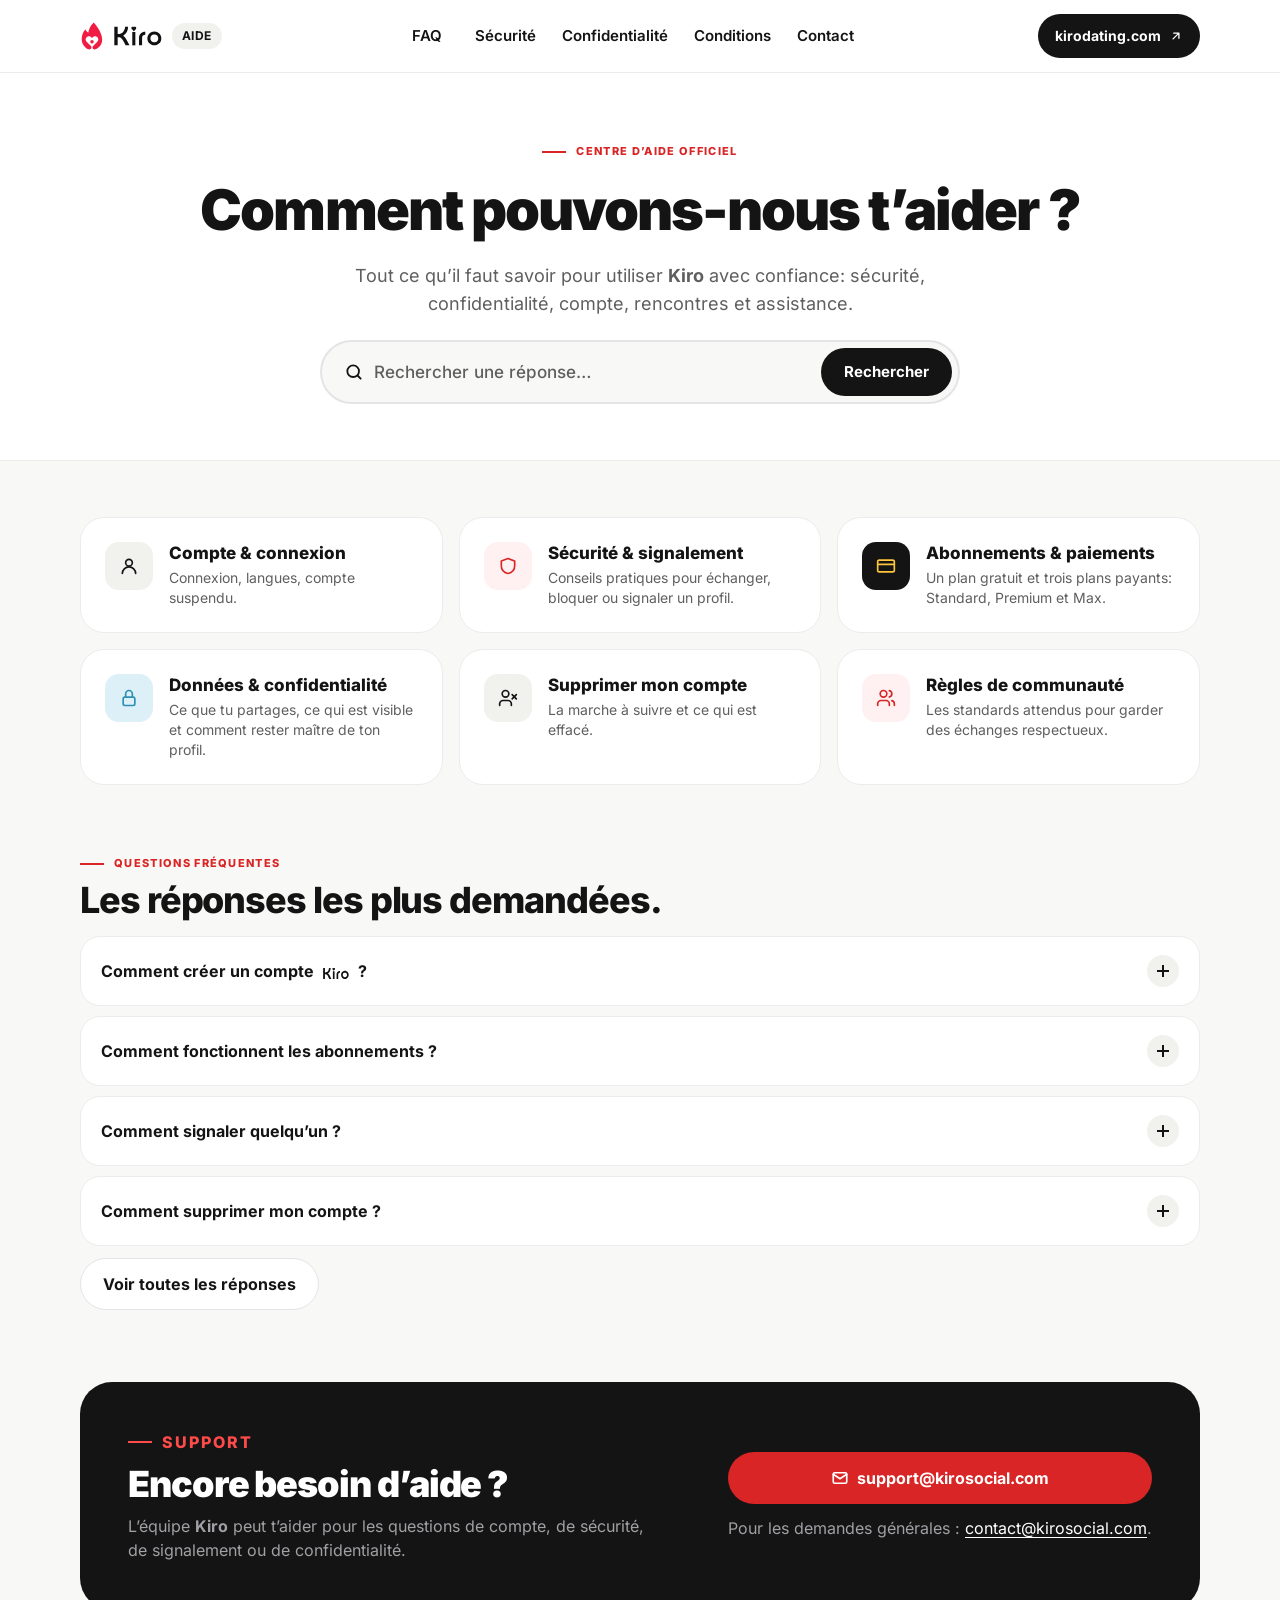
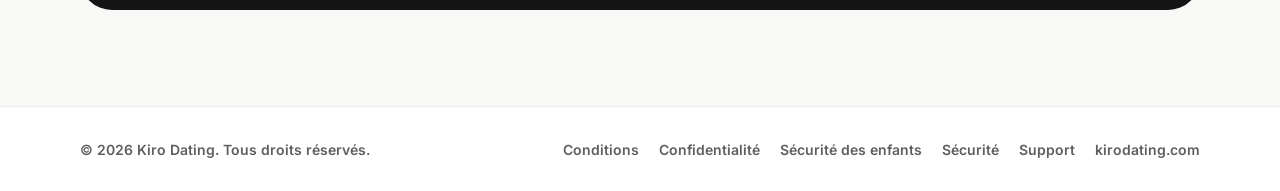
==== commit 0a75c69d: "feat(aide): porter les corrections SEO du cycle 2 sur la refonte Kiro Solid Décision de Pierre (2026" ====
--- a/index.html
+++ b/index.html
@@ -6,9 +6,9 @@
     <meta name="theme-color" content="#ffffff" />
     <meta
       name="description"
-      content="Centre d'aide Kiro: sécurité, conditions d'utilisation, compte, données et support."
+      content="Centre d'aide officiel de Kiro, l'app de rencontre pour se voir en vrai : compte, sécurité, signalement, abonnements, confidentialité et support."
     />
-    <title>Kiro Help Center</title>
+    <title>Centre d'aide Kiro — compte, sécurité et abonnements</title>
     <link rel="canonical" href="https://aide.kirodating.com/" />
     <link rel="icon" href="/assets/img/kiro-symbol.svg" type="image/svg+xml" />
     <link rel="preload" href="/assets/fonts/inter-latin-wght-normal.woff2" as="font" type="font/woff2" crossorigin />
@@ -100,7 +100,7 @@
             <li>
               <a class="topic" href="/support#abonnements">
                 <span class="topic-ico ico-dark"><svg width="20" height="20" viewBox="0 0 24 24" fill="none" stroke="currentColor" stroke-width="2" stroke-linecap="round" stroke-linejoin="round" aria-hidden="true"><rect x="2" y="5" width="20" height="14" rx="2" /><path d="M2 10h20" /></svg></span>
-                <span class="topic-txt"><span class="topic-t">Abonnements &amp; paiements</span><span class="topic-d">Un plan gratuit complet et trois plans payants: Standard, Premium et Max.</span></span>
+                <span class="topic-txt"><span class="topic-t">Abonnements &amp; paiements</span><span class="topic-d">Un plan gratuit et trois plans payants: Standard, Premium et Max.</span></span>
                 <svg class="topic-chev" width="18" height="18" viewBox="0 0 24 24" fill="none" stroke="currentColor" stroke-width="2" stroke-linecap="round" aria-hidden="true"><path d="M9 6l6 6-6 6" /></svg>
               </a>
             </li>
@@ -139,15 +139,15 @@
               <summary><span class="qa-q">Comment créer un compte
                 <span class="kiro-wordmark kiro-wordmark--inline" role="img" aria-label="Kiro"></span> ?</span></summary>
               <p>
-                Télécharge l’application, choisis ton mode de connexion, puis
-                complète les étapes de vérification et de profil.
+                Télécharge l’application, connecte-toi avec Google (ou Apple
+                sur iPhone), puis complète ton profil.
               </p>
             </details>
             <details class="qa">
               <summary><span class="qa-q">Comment fonctionnent les abonnements ?</span></summary>
               <p>
                 <span class="kiro-text">Kiro</span> fonctionne en freemium: un
-                plan gratuit complet et trois plans payants — Standard, Premium
+                plan gratuit et trois plans payants — Standard, Premium
                 et Max. Les prix et offres affichés dans l’application font foi.
               </p>
             </details>
--- a/assets/css/styles.css
+++ b/assets/css/styles.css
@@ -774,7 +774,7 @@
   border: 1px solid var(--kiro-hairline);
   border-radius: 18px;
   background: var(--kiro-page);
-  transition: border-color var(--kiro-duration), box-shadow var(--kiro-duration);
+  transition: border-color var(--kiro-duration);
 }
 
 .qa summary {
@@ -1240,7 +1240,7 @@
 
 .qa.is-target {
   border-color: var(--kiro-red-action);
-  box-shadow: 0 0 0 3px var(--kiro-red-soft);
+  outline: 3px solid var(--kiro-red-soft);
 }
 
 /* Suppression de compte (exigence Google Play) : encadré doux une fois ouvert */
@@ -1511,7 +1511,6 @@
     border: 1px solid var(--kiro-hairline);
     border-radius: 16px;
     background: var(--kiro-page);
-    box-shadow: var(--kiro-shadow-float);
   }
 
   .js .toc .toc-list a {
